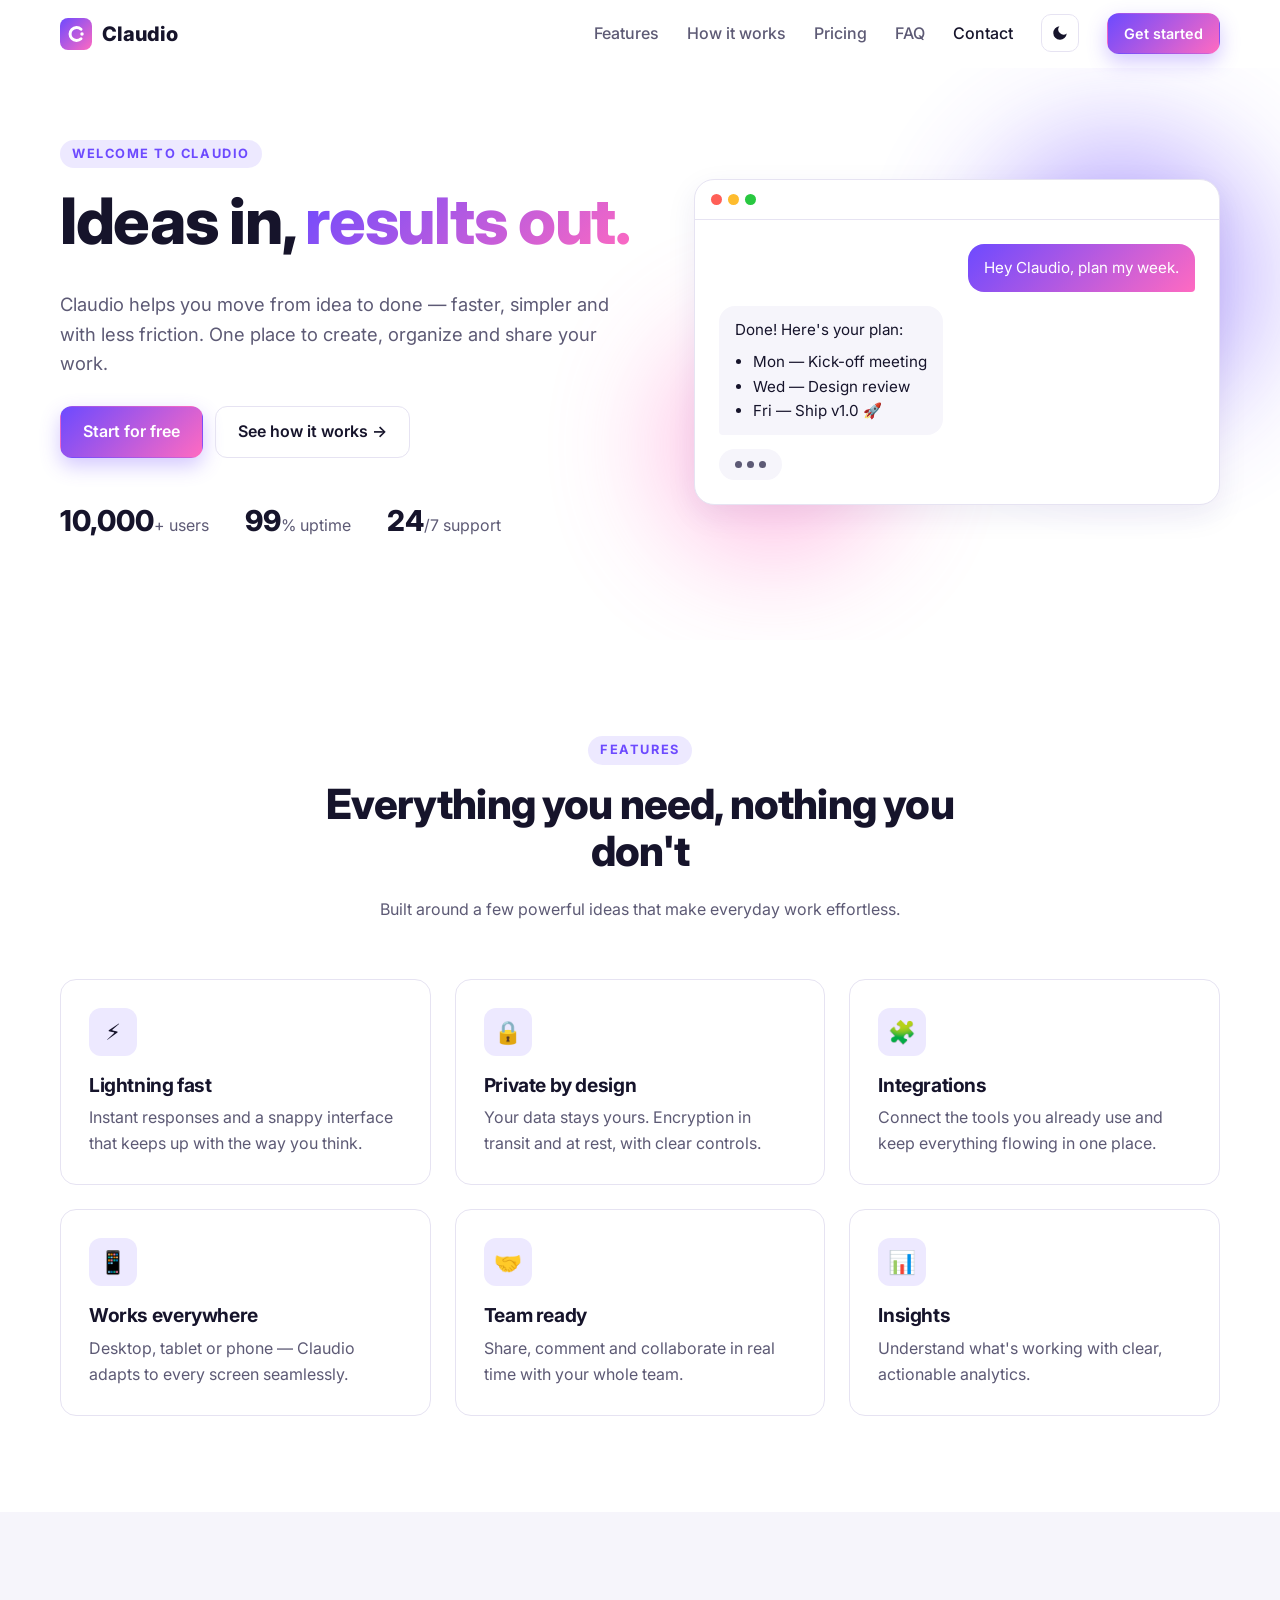
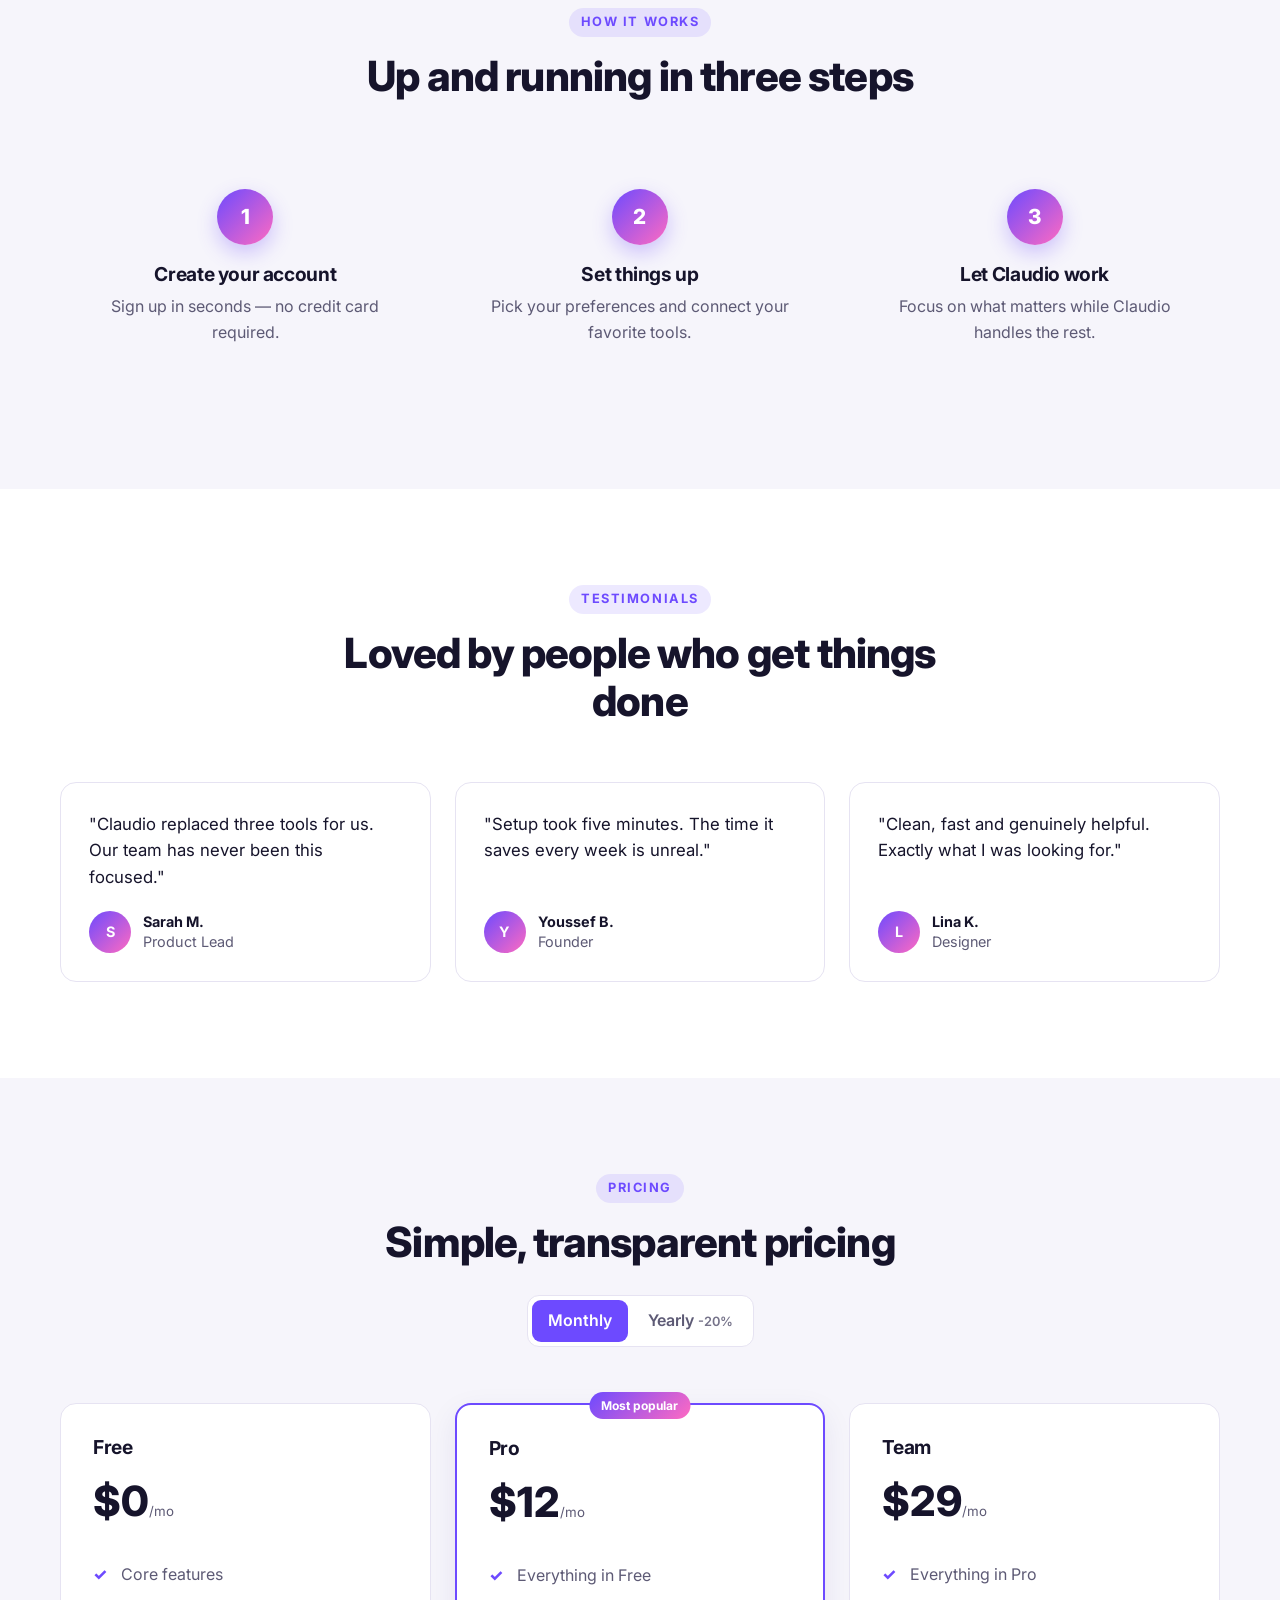
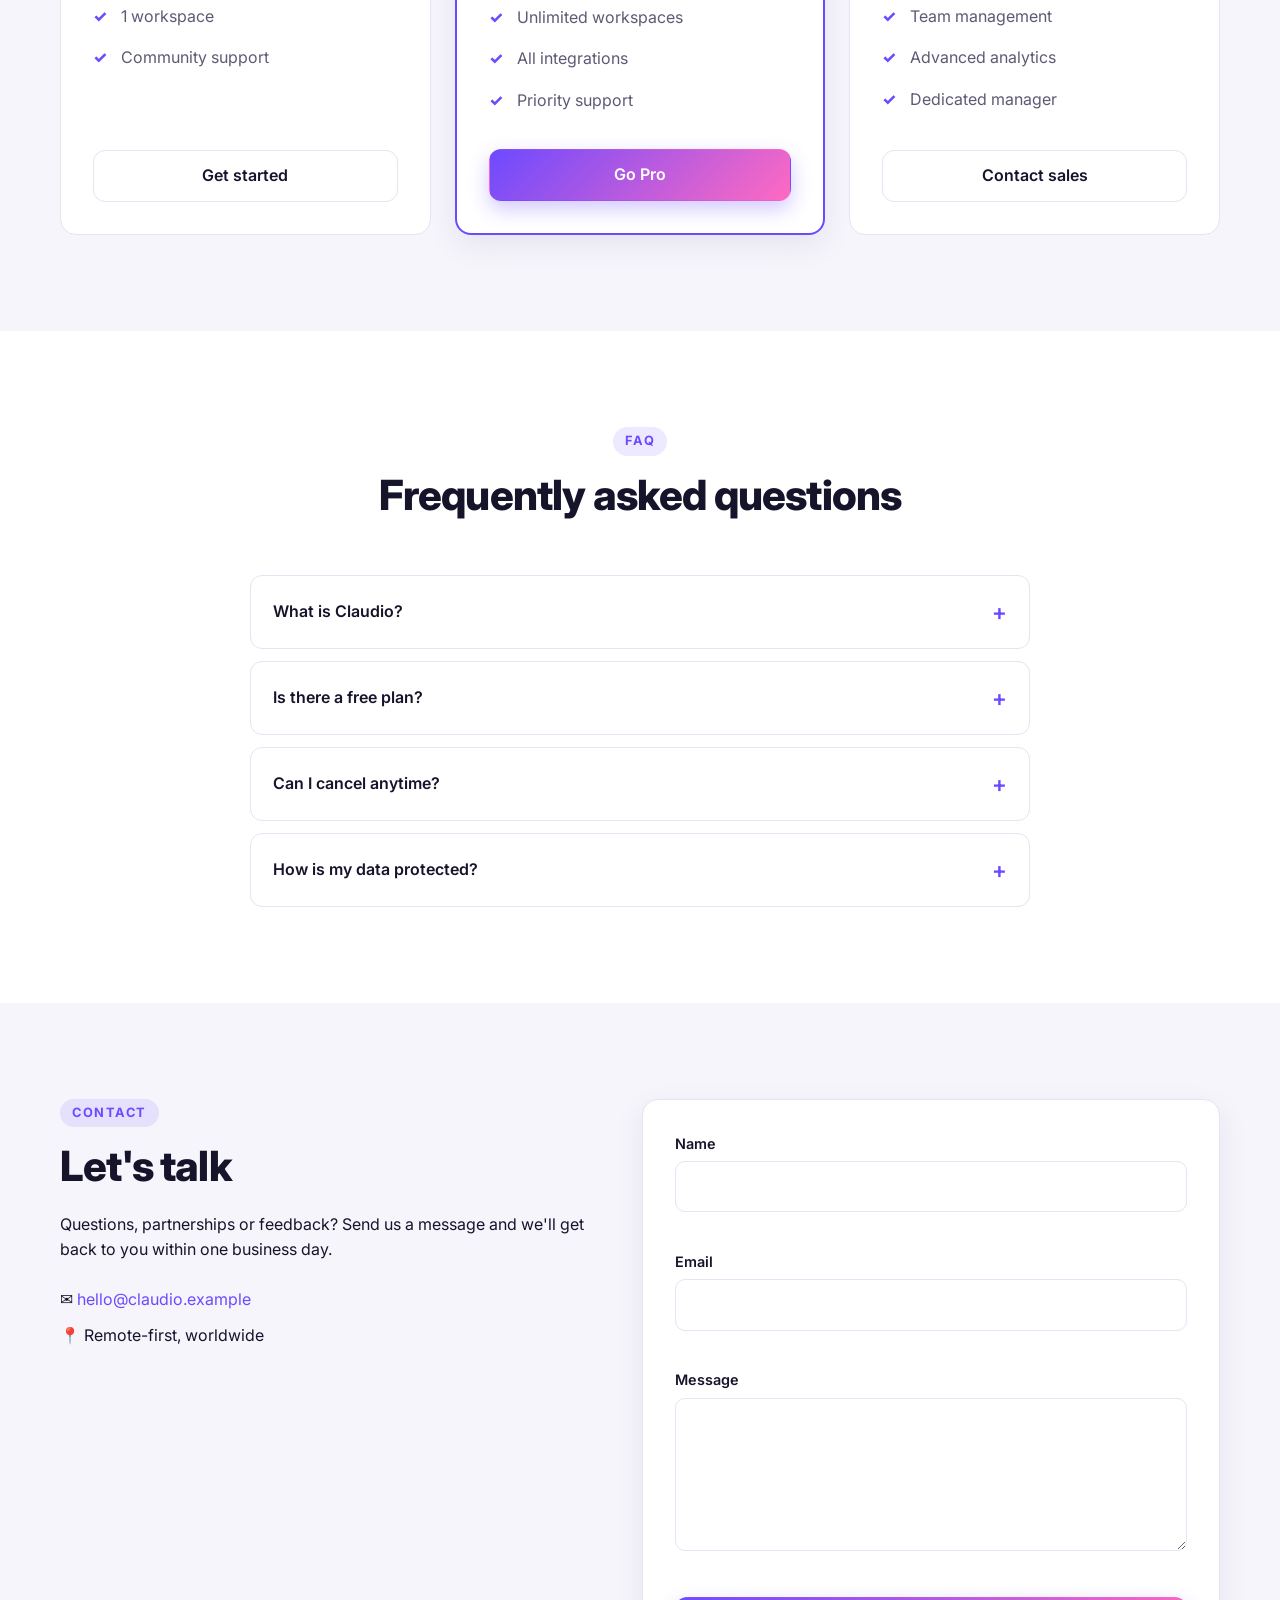
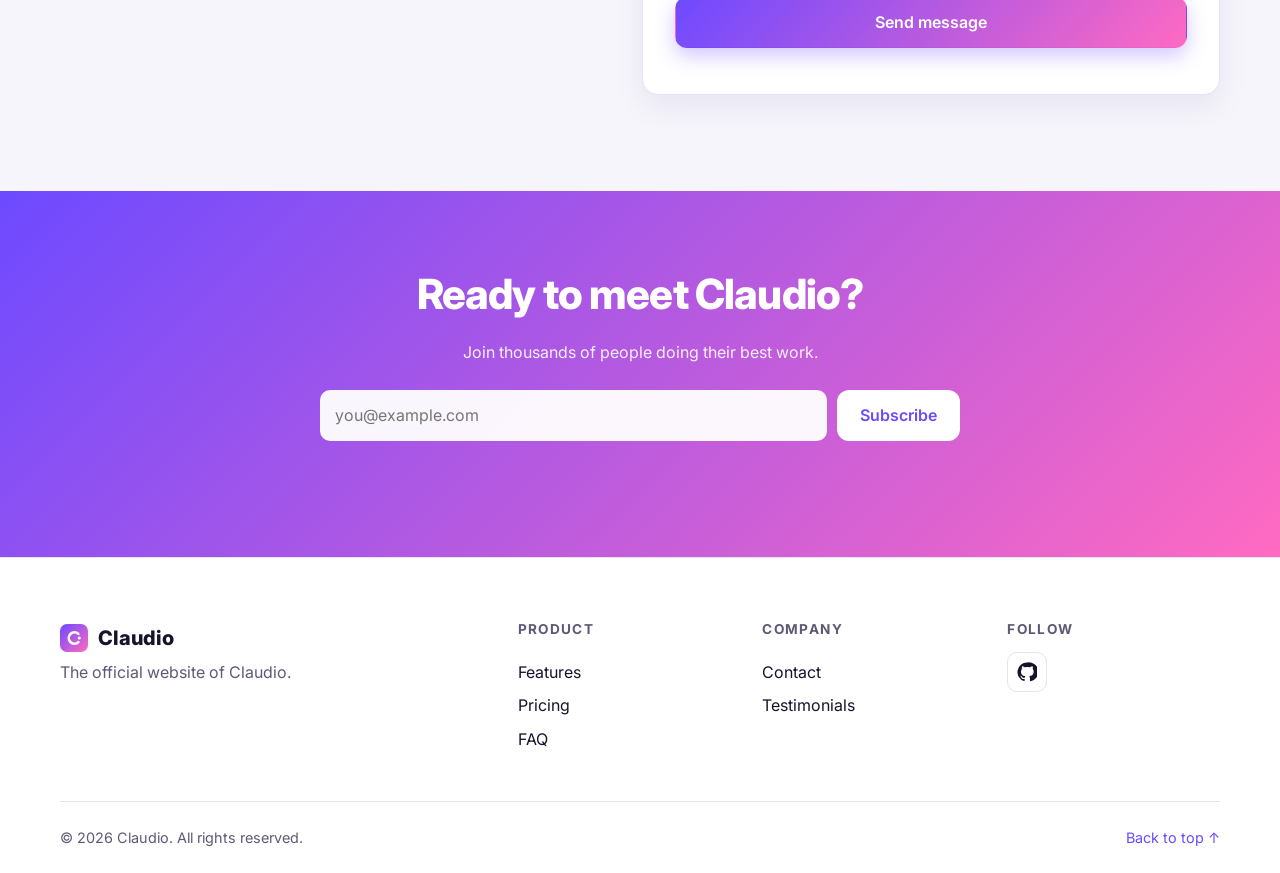
==== index.html @ ddfe8329 "Add Claudio official website Static, dependency-free site: responsive landing page (hero, features, " ====
<!doctype html>
<html lang="en">
<head>
  <meta charset="utf-8">
  <meta name="viewport" content="width=device-width, initial-scale=1">
  <title>Claudio — Official Website</title>
  <meta name="description" content="Claudio — the official website. Discover features, how it works, and get in touch.">
  <meta name="theme-color" content="#6d4aff">
  <meta property="og:title" content="Claudio — Official Website">
  <meta property="og:description" content="Discover Claudio: features, how it works, and how to get started.">
  <meta property="og:type" content="website">
  <link rel="icon" href="assets/favicon.svg" type="image/svg+xml">
  <link rel="preconnect" href="https://fonts.googleapis.com">
  <link rel="preconnect" href="https://fonts.gstatic.com" crossorigin>
  <link href="https://fonts.googleapis.com/css2?family=Inter:wght@400;500;600;700;800&display=swap" rel="stylesheet">
  <link rel="stylesheet" href="css/styles.css">
  <script>
    // Apply saved theme before paint to avoid a flash.
    try {
      var t = localStorage.getItem('claudio-theme');
      if (t) document.documentElement.setAttribute('data-theme', t);
    } catch (e) {}
  </script>
</head>
<body>
  <a class="skip-link" href="#main">Skip to content</a>

  <header class="site-header" id="top">
    <div class="container nav">
      <a class="brand" href="#top" aria-label="Claudio home">
        <img src="assets/logo.svg" alt="" width="32" height="32">
        <span>Claudio</span>
      </a>

      <button class="nav-toggle" aria-expanded="false" aria-controls="nav-menu" aria-label="Open menu">
        <span></span><span></span><span></span>
      </button>

      <nav id="nav-menu" class="nav-menu" aria-label="Primary">
        <a href="#features">Features</a>
        <a href="#how">How it works</a>
        <a href="#pricing">Pricing</a>
        <a href="#faq">FAQ</a>
        <a href="#contact">Contact</a>
        <button class="theme-toggle" type="button" aria-label="Toggle dark mode">
          <svg class="icon-sun" viewBox="0 0 24 24" aria-hidden="true"><circle cx="12" cy="12" r="4"/><path d="M12 2v2M12 20v2M4.9 4.9l1.4 1.4M17.7 17.7l1.4 1.4M2 12h2M20 12h2M4.9 19.1l1.4-1.4M17.7 6.3l1.4-1.4"/></svg>
          <svg class="icon-moon" viewBox="0 0 24 24" aria-hidden="true"><path d="M21 12.8A9 9 0 1 1 11.2 3a7 7 0 0 0 9.8 9.8z"/></svg>
        </button>
        <a class="btn btn-primary btn-sm" href="#get-started">Get started</a>
      </nav>
    </div>
  </header>

  <main id="main">
    <!-- Hero -->
    <section class="hero">
      <div class="container hero-grid">
        <div class="hero-copy reveal">
          <span class="eyebrow">Welcome to Claudio</span>
          <h1>Ideas in, <span class="gradient-text">results out.</span></h1>
          <p class="lead">
            Claudio helps you move from idea to done — faster, simpler and with
            less friction. One place to create, organize and share your work.
          </p>
          <div class="hero-cta" id="get-started">
            <a class="btn btn-primary" href="#pricing">Start for free</a>
            <a class="btn btn-ghost" href="#how">See how it works →</a>
          </div>
          <ul class="hero-stats" aria-label="Key numbers">
            <li><strong data-count="10000">0</strong><span>+ users</span></li>
            <li><strong data-count="99">0</strong><span>% uptime</span></li>
            <li><strong data-count="24">0</strong><span>/7 support</span></li>
          </ul>
        </div>

        <div class="hero-visual reveal" aria-hidden="true">
          <div class="mock-window">
            <div class="mock-bar"><i></i><i></i><i></i></div>
            <div class="mock-body">
              <div class="mock-msg me">Hey Claudio, plan my week.</div>
              <div class="mock-msg bot">
                Done! Here's your plan:
                <ul>
                  <li>Mon — Kick-off meeting</li>
                  <li>Wed — Design review</li>
                  <li>Fri — Ship v1.0 🚀</li>
                </ul>
              </div>
              <div class="mock-typing"><i></i><i></i><i></i></div>
            </div>
          </div>
          <div class="blob blob-1"></div>
          <div class="blob blob-2"></div>
        </div>
      </div>
    </section>

    <!-- Features -->
    <section class="section" id="features">
      <div class="container">
        <header class="section-head reveal">
          <span class="eyebrow">Features</span>
          <h2>Everything you need, nothing you don't</h2>
          <p>Built around a few powerful ideas that make everyday work effortless.</p>
        </header>

        <div class="features-grid">
          <article class="card reveal">
            <div class="card-icon">⚡</div>
            <h3>Lightning fast</h3>
            <p>Instant responses and a snappy interface that keeps up with the way you think.</p>
          </article>
          <article class="card reveal">
            <div class="card-icon">🔒</div>
            <h3>Private by design</h3>
            <p>Your data stays yours. Encryption in transit and at rest, with clear controls.</p>
          </article>
          <article class="card reveal">
            <div class="card-icon">🧩</div>
            <h3>Integrations</h3>
            <p>Connect the tools you already use and keep everything flowing in one place.</p>
          </article>
          <article class="card reveal">
            <div class="card-icon">📱</div>
            <h3>Works everywhere</h3>
            <p>Desktop, tablet or phone — Claudio adapts to every screen seamlessly.</p>
          </article>
          <article class="card reveal">
            <div class="card-icon">🤝</div>
            <h3>Team ready</h3>
            <p>Share, comment and collaborate in real time with your whole team.</p>
          </article>
          <article class="card reveal">
            <div class="card-icon">📊</div>
            <h3>Insights</h3>
            <p>Understand what's working with clear, actionable analytics.</p>
          </article>
        </div>
      </div>
    </section>

    <!-- How it works -->
    <section class="section section-alt" id="how">
      <div class="container">
        <header class="section-head reveal">
          <span class="eyebrow">How it works</span>
          <h2>Up and running in three steps</h2>
        </header>

        <ol class="steps">
          <li class="step reveal">
            <span class="step-num">1</span>
            <h3>Create your account</h3>
            <p>Sign up in seconds — no credit card required.</p>
          </li>
          <li class="step reveal">
            <span class="step-num">2</span>
            <h3>Set things up</h3>
            <p>Pick your preferences and connect your favorite tools.</p>
          </li>
          <li class="step reveal">
            <span class="step-num">3</span>
            <h3>Let Claudio work</h3>
            <p>Focus on what matters while Claudio handles the rest.</p>
          </li>
        </ol>
      </div>
    </section>

    <!-- Testimonials -->
    <section class="section" id="testimonials">
      <div class="container">
        <header class="section-head reveal">
          <span class="eyebrow">Testimonials</span>
          <h2>Loved by people who get things done</h2>
        </header>

        <div class="testimonials">
          <figure class="quote reveal">
            <blockquote>"Claudio replaced three tools for us. Our team has never been this focused."</blockquote>
            <figcaption><span class="avatar">S</span><span><strong>Sarah M.</strong><br>Product Lead</span></figcaption>
          </figure>
          <figure class="quote reveal">
            <blockquote>"Setup took five minutes. The time it saves every week is unreal."</blockquote>
            <figcaption><span class="avatar">Y</span><span><strong>Youssef B.</strong><br>Founder</span></figcaption>
          </figure>
          <figure class="quote reveal">
            <blockquote>"Clean, fast and genuinely helpful. Exactly what I was looking for."</blockquote>
            <figcaption><span class="avatar">L</span><span><strong>Lina K.</strong><br>Designer</span></figcaption>
          </figure>
        </div>
      </div>
    </section>

    <!-- Pricing -->
    <section class="section section-alt" id="pricing">
      <div class="container">
        <header class="section-head reveal">
          <span class="eyebrow">Pricing</span>
          <h2>Simple, transparent pricing</h2>
          <div class="billing-toggle" role="group" aria-label="Billing period">
            <button type="button" class="active" data-billing="monthly">Monthly</button>
            <button type="button" data-billing="yearly">Yearly <em>-20%</em></button>
          </div>
        </header>

        <div class="pricing-grid">
          <article class="price-card reveal">
            <h3>Free</h3>
            <p class="price"><span class="amount" data-monthly="0" data-yearly="0">$0</span><small>/mo</small></p>
            <ul>
              <li>Core features</li>
              <li>1 workspace</li>
              <li>Community support</li>
            </ul>
            <a class="btn btn-ghost btn-block" href="#contact">Get started</a>
          </article>
          <article class="price-card featured reveal">
            <span class="badge">Most popular</span>
            <h3>Pro</h3>
            <p class="price"><span class="amount" data-monthly="12" data-yearly="9.6">$12</span><small>/mo</small></p>
            <ul>
              <li>Everything in Free</li>
              <li>Unlimited workspaces</li>
              <li>All integrations</li>
              <li>Priority support</li>
            </ul>
            <a class="btn btn-primary btn-block" href="#contact">Go Pro</a>
          </article>
          <article class="price-card reveal">
            <h3>Team</h3>
            <p class="price"><span class="amount" data-monthly="29" data-yearly="23.2">$29</span><small>/mo</small></p>
            <ul>
              <li>Everything in Pro</li>
              <li>Team management</li>
              <li>Advanced analytics</li>
              <li>Dedicated manager</li>
            </ul>
            <a class="btn btn-ghost btn-block" href="#contact">Contact sales</a>
          </article>
        </div>
      </div>
    </section>

    <!-- FAQ -->
    <section class="section" id="faq">
      <div class="container narrow">
        <header class="section-head reveal">
          <span class="eyebrow">FAQ</span>
          <h2>Frequently asked questions</h2>
        </header>

        <div class="faq">
          <details class="reveal">
            <summary>What is Claudio?</summary>
            <p>Claudio is a platform that helps you create, organize and share your work in one simple place.</p>
          </details>
          <details class="reveal">
            <summary>Is there a free plan?</summary>
            <p>Yes. The Free plan is free forever and includes all the core features.</p>
          </details>
          <details class="reveal">
            <summary>Can I cancel anytime?</summary>
            <p>Absolutely. There are no long-term contracts — upgrade, downgrade or cancel whenever you like.</p>
          </details>
          <details class="reveal">
            <summary>How is my data protected?</summary>
            <p>All data is encrypted in transit and at rest. You can export or delete your data at any time.</p>
          </details>
        </div>
      </div>
    </section>

    <!-- Contact -->
    <section class="section section-alt" id="contact">
      <div class="container contact-grid">
        <div class="reveal">
          <span class="eyebrow">Contact</span>
          <h2>Let's talk</h2>
          <p>Questions, partnerships or feedback? Send us a message and we'll get back to you within one business day.</p>
          <ul class="contact-list">
            <li>✉️ <a href="mailto:hello@claudio.example">hello@claudio.example</a></li>
            <li>📍 Remote-first, worldwide</li>
          </ul>
        </div>

        <form class="contact-form reveal" id="contact-form" novalidate>
          <div class="field">
            <label for="name">Name</label>
            <input id="name" name="name" type="text" autocomplete="name" required>
            <small class="error" aria-live="polite"></small>
          </div>
          <div class="field">
            <label for="email">Email</label>
            <input id="email" name="email" type="email" autocomplete="email" required>
            <small class="error" aria-live="polite"></small>
          </div>
          <div class="field">
            <label for="message">Message</label>
            <textarea id="message" name="message" rows="5" required></textarea>
            <small class="error" aria-live="polite"></small>
          </div>
          <button class="btn btn-primary btn-block" type="submit">Send message</button>
          <p class="form-status" role="status" aria-live="polite"></p>
        </form>
      </div>
    </section>

    <!-- Newsletter / CTA -->
    <section class="cta">
      <div class="container cta-inner reveal">
        <h2>Ready to meet Claudio?</h2>
        <p>Join thousands of people doing their best work.</p>
        <form class="newsletter" id="newsletter-form">
          <label class="sr-only" for="nl-email">Email address</label>
          <input id="nl-email" type="email" placeholder="you@example.com" required>
          <button class="btn btn-light" type="submit">Subscribe</button>
        </form>
        <p class="newsletter-status" role="status" aria-live="polite"></p>
      </div>
    </section>
  </main>

  <footer class="site-footer">
    <div class="container footer-grid">
      <div>
        <a class="brand" href="#top">
          <img src="assets/logo.svg" alt="" width="28" height="28">
          <span>Claudio</span>
        </a>
        <p class="muted">The official website of Claudio.</p>
      </div>
      <nav aria-label="Footer">
        <h4>Product</h4>
        <a href="#features">Features</a>
        <a href="#pricing">Pricing</a>
        <a href="#faq">FAQ</a>
      </nav>
      <nav aria-label="Company">
        <h4>Company</h4>
        <a href="#contact">Contact</a>
        <a href="#testimonials">Testimonials</a>
      </nav>
      <div>
        <h4>Follow</h4>
        <div class="socials">
          <a href="https://github.com/lassouedhassen/claudio" aria-label="GitHub" rel="noopener">
            <svg viewBox="0 0 24 24" aria-hidden="true"><path d="M12 .5a11.5 11.5 0 0 0-3.6 22.4c.6.1.8-.3.8-.6v-2c-3.2.7-3.9-1.5-3.9-1.5-.5-1.3-1.3-1.7-1.3-1.7-1-.7.1-.7.1-.7 1.2.1 1.8 1.2 1.8 1.2 1 1.8 2.8 1.3 3.5 1 .1-.8.4-1.3.7-1.6-2.6-.3-5.3-1.3-5.3-5.7 0-1.3.5-2.3 1.2-3.1-.1-.3-.5-1.5.1-3.1 0 0 1-.3 3.3 1.2a11.4 11.4 0 0 1 6 0c2.3-1.5 3.3-1.2 3.3-1.2.7 1.6.2 2.8.1 3.1.8.8 1.2 1.8 1.2 3.1 0 4.4-2.7 5.4-5.3 5.7.4.4.8 1.1.8 2.2v3.3c0 .3.2.7.8.6A11.5 11.5 0 0 0 12 .5z"/></svg>
          </a>
        </div>
      </div>
    </div>
    <div class="container footer-bottom">
      <p>© <span id="year"></span> Claudio. All rights reserved.</p>
      <a href="#top" class="back-to-top">Back to top ↑</a>
    </div>
  </footer>

  <script src="js/main.js" defer></script>
</body>
</html>
---- css/styles.css ----
/* ==========================================================================
   Claudio — official website styles
   ========================================================================== */

:root {
  --primary: #6d4aff;
  --primary-600: #5a35f0;
  --accent: #ff6ac1;
  --bg: #ffffff;
  --bg-alt: #f6f5fb;
  --surface: #ffffff;
  --text: #16142b;
  --muted: #5d5a75;
  --border: #e6e3f2;
  --shadow: 0 10px 30px rgba(35, 20, 110, 0.08);
  --radius: 16px;
  --header-h: 68px;
  --gradient: linear-gradient(135deg, var(--primary), var(--accent));
}

@media (prefers-color-scheme: dark) {
  :root:not([data-theme="light"]) {
    --bg: #0e0c1d;
    --bg-alt: #151228;
    --surface: #1b1832;
    --text: #efedfb;
    --muted: #a7a3c4;
    --border: #2b2748;
    --shadow: 0 10px 30px rgba(0, 0, 0, 0.35);
  }
}

:root[data-theme="dark"] {
  --bg: #0e0c1d;
  --bg-alt: #151228;
  --surface: #1b1832;
  --text: #efedfb;
  --muted: #a7a3c4;
  --border: #2b2748;
  --shadow: 0 10px 30px rgba(0, 0, 0, 0.35);
}

/* Base ------------------------------------------------------------------ */
*, *::before, *::after { box-sizing: border-box; }

html { scroll-behavior: smooth; scroll-padding-top: var(--header-h); }

body {
  margin: 0;
  font-family: "Inter", system-ui, -apple-system, "Segoe UI", Roboto, sans-serif;
  font-size: 1rem;
  line-height: 1.6;
  color: var(--text);
  background: var(--bg);
  -webkit-font-smoothing: antialiased;
  transition: background-color .3s, color .3s;
}

img, svg { display: block; max-width: 100%; }
a { color: var(--primary); text-decoration: none; }
a:hover { text-decoration: underline; }
h1, h2, h3, h4 { line-height: 1.15; margin: 0 0 .5em; letter-spacing: -0.02em; }
h1 { font-size: clamp(2.4rem, 5vw + 1rem, 4rem); font-weight: 800; }
h2 { font-size: clamp(1.8rem, 2.5vw + 1rem, 2.6rem); font-weight: 800; }
h3 { font-size: 1.2rem; font-weight: 700; }
p { margin: 0 0 1em; }

.container { width: min(1160px, 100% - 32px); margin-inline: auto; }
.container.narrow { width: min(780px, 100% - 32px); }
.muted { color: var(--muted); }
.sr-only {
  position: absolute; width: 1px; height: 1px; padding: 0; margin: -1px;
  overflow: hidden; clip: rect(0 0 0 0); white-space: nowrap; border: 0;
}
.skip-link {
  position: absolute; left: 16px; top: -48px; z-index: 100;
  background: var(--primary); color: #fff; padding: 8px 14px; border-radius: 8px;
}
.skip-link:focus { top: 12px; }
:focus-visible { outline: 3px solid var(--accent); outline-offset: 2px; border-radius: 6px; }

.gradient-text {
  background: var(--gradient);
  -webkit-background-clip: text; background-clip: text;
  color: transparent;
}

.eyebrow {
  display: inline-block;
  font-size: .8rem; font-weight: 700; text-transform: uppercase; letter-spacing: .12em;
  color: var(--primary);
  background: color-mix(in srgb, var(--primary) 12%, transparent);
  padding: 4px 12px; border-radius: 999px; margin-bottom: 16px;
}

/* Buttons --------------------------------------------------------------- */
.btn {
  display: inline-flex; align-items: center; justify-content: center; gap: 8px;
  font: inherit; font-weight: 600;
  padding: 12px 22px; border-radius: 12px; border: 1.5px solid transparent;
  cursor: pointer; transition: transform .15s, box-shadow .2s, background-color .2s;
  text-decoration: none !important;
}
.btn:hover { transform: translateY(-2px); }
.btn-primary { background: var(--gradient); color: #fff; box-shadow: 0 8px 20px rgba(109, 74, 255, .3); }
.btn-ghost { background: transparent; color: var(--text); border-color: var(--border); }
.btn-ghost:hover { border-color: var(--primary); }
.btn-light { background: #fff; color: var(--primary); }
.btn-sm { padding: 8px 16px; font-size: .9rem; }
.btn-block { width: 100%; }

/* Header ---------------------------------------------------------------- */
.site-header {
  position: sticky; top: 0; z-index: 50;
  height: var(--header-h);
  background: color-mix(in srgb, var(--bg) 80%, transparent);
  backdrop-filter: saturate(180%) blur(12px);
  -webkit-backdrop-filter: saturate(180%) blur(12px);
  border-bottom: 1px solid transparent;
  transition: border-color .3s;
}
.site-header.scrolled { border-bottom-color: var(--border); }
.nav { height: 100%; display: flex; align-items: center; justify-content: space-between; }
.brand { display: inline-flex; align-items: center; gap: 10px; font-weight: 800; font-size: 1.25rem; color: var(--text); }
.brand:hover { text-decoration: none; }
.nav-menu { display: flex; align-items: center; gap: 28px; }
.nav-menu > a:not(.btn) { color: var(--muted); font-weight: 500; }
.nav-menu > a:not(.btn):hover, .nav-menu > a.active { color: var(--text); text-decoration: none; }

.theme-toggle {
  display: grid; place-items: center;
  width: 38px; height: 38px; border-radius: 10px;
  background: transparent; border: 1px solid var(--border); color: var(--text); cursor: pointer;
}
.theme-toggle svg { width: 18px; height: 18px; fill: none; stroke: currentColor; stroke-width: 2; stroke-linecap: round; }
.theme-toggle .icon-moon { fill: currentColor; stroke: none; }
.theme-toggle .icon-sun { display: none; }
:root[data-theme="dark"] .theme-toggle .icon-sun { display: block; }
:root[data-theme="dark"] .theme-toggle .icon-moon { display: none; }
@media (prefers-color-scheme: dark) {
  :root:not([data-theme="light"]) .theme-toggle .icon-sun { display: block; }
  :root:not([data-theme="light"]) .theme-toggle .icon-moon { display: none; }
}

.nav-toggle {
  display: none; flex-direction: column; justify-content: center; gap: 5px;
  width: 42px; height: 42px; padding: 10px;
  background: transparent; border: 0; cursor: pointer;
}
.nav-toggle span { display: block; height: 2px; background: var(--text); border-radius: 2px; transition: transform .3s, opacity .3s; }
.nav-toggle[aria-expanded="true"] span:nth-child(1) { transform: translateY(7px) rotate(45deg); }
.nav-toggle[aria-expanded="true"] span:nth-child(2) { opacity: 0; }
.nav-toggle[aria-expanded="true"] span:nth-child(3) { transform: translateY(-7px) rotate(-45deg); }

@media (max-width: 880px) {
  .nav-toggle { display: flex; }
  .nav-menu {
    position: fixed; inset: var(--header-h) 0 auto 0;
    flex-direction: column; align-items: stretch; gap: 4px;
    padding: 16px; background: var(--bg); border-bottom: 1px solid var(--border);
    box-shadow: var(--shadow);
    transform: translateY(-8px); opacity: 0; visibility: hidden;
    transition: transform .25s, opacity .25s, visibility .25s;
  }
  .nav-menu.open { transform: none; opacity: 1; visibility: visible; }
  .nav-menu > a { padding: 10px 8px; }
  .theme-toggle { margin: 6px 8px; }
}

/* Hero ------------------------------------------------------------------ */
.hero { position: relative; padding: 72px 0 96px; overflow: hidden; }
.hero-grid { display: grid; grid-template-columns: 1.1fr 1fr; gap: 56px; align-items: center; }
.lead { font-size: 1.15rem; color: var(--muted); max-width: 34em; }
.hero-cta { display: flex; flex-wrap: wrap; gap: 12px; margin: 28px 0 40px; }
.hero-stats { display: flex; flex-wrap: wrap; gap: 36px; list-style: none; padding: 0; margin: 0; }
.hero-stats strong { font-size: 1.8rem; font-weight: 800; }
.hero-stats span { color: var(--muted); }

.hero-visual { position: relative; }
.mock-window {
  position: relative; z-index: 2;
  background: var(--surface); border: 1px solid var(--border); border-radius: 20px;
  box-shadow: var(--shadow); overflow: hidden;
  animation: float 6s ease-in-out infinite;
}
.mock-bar { display: flex; gap: 6px; padding: 14px 16px; border-bottom: 1px solid var(--border); }
.mock-bar i { width: 11px; height: 11px; border-radius: 50%; background: var(--border); }
.mock-bar i:nth-child(1) { background: #ff5f57; }
.mock-bar i:nth-child(2) { background: #febc2e; }
.mock-bar i:nth-child(3) { background: #28c840; }
.mock-body { padding: 24px; display: flex; flex-direction: column; gap: 14px; }
.mock-msg { max-width: 85%; padding: 12px 16px; border-radius: 16px; font-size: .95rem; }
.mock-msg ul { margin: 8px 0 0; padding-left: 18px; }
.mock-msg.me { align-self: flex-end; background: var(--gradient); color: #fff; border-bottom-right-radius: 4px; }
.mock-msg.bot { align-self: flex-start; background: var(--bg-alt); border-bottom-left-radius: 4px; }
.mock-typing { display: flex; gap: 5px; padding: 12px 16px; background: var(--bg-alt); border-radius: 16px; width: max-content; }
.mock-typing i { width: 7px; height: 7px; border-radius: 50%; background: var(--muted); animation: blink 1.2s infinite; }
.mock-typing i:nth-child(2) { animation-delay: .2s; }
.mock-typing i:nth-child(3) { animation-delay: .4s; }

.blob { position: absolute; border-radius: 50%; filter: blur(60px); opacity: .45; z-index: 1; }
.blob-1 { width: 280px; height: 280px; background: var(--primary); top: -40px; right: -40px; }
.blob-2 { width: 220px; height: 220px; background: var(--accent); bottom: -50px; left: -30px; }

@keyframes float { 50% { transform: translateY(-10px); } }
@keyframes blink { 0%, 80%, 100% { opacity: .25; } 40% { opacity: 1; } }

@media (max-width: 880px) {
  .hero { padding: 48px 0 64px; }
  .hero-grid { grid-template-columns: 1fr; gap: 48px; }
}

/* Sections -------------------------------------------------------------- */
.section { padding: 96px 0; }
.section-alt { background: var(--bg-alt); }
.section-head { text-align: center; max-width: 640px; margin: 0 auto 56px; }
.section-head p { color: var(--muted); }
@media (max-width: 640px) { .section { padding: 64px 0; } }

/* Features */
.features-grid { display: grid; grid-template-columns: repeat(3, 1fr); gap: 24px; }
.card {
  background: var(--surface); border: 1px solid var(--border); border-radius: var(--radius);
  padding: 28px; transition: transform .2s, box-shadow .2s, border-color .2s;
}
.card:hover { transform: translateY(-4px); box-shadow: var(--shadow); border-color: color-mix(in srgb, var(--primary) 40%, var(--border)); }
.card p { color: var(--muted); margin: 0; }
.card-icon {
  display: grid; place-items: center; width: 48px; height: 48px; margin-bottom: 18px;
  font-size: 1.4rem; border-radius: 12px;
  background: color-mix(in srgb, var(--primary) 12%, transparent);
}
@media (max-width: 960px) { .features-grid { grid-template-columns: repeat(2, 1fr); } }
@media (max-width: 600px) { .features-grid { grid-template-columns: 1fr; } }

/* Steps */
.steps { display: grid; grid-template-columns: repeat(3, 1fr); gap: 24px; list-style: none; padding: 0; margin: 0; counter-reset: none; }
.step { position: relative; text-align: center; padding: 32px 24px; }
.step p { color: var(--muted); }
.step-num {
  display: grid; place-items: center; width: 56px; height: 56px; margin: 0 auto 18px;
  font-size: 1.3rem; font-weight: 800; color: #fff;
  background: var(--gradient); border-radius: 50%;
  box-shadow: 0 8px 20px rgba(109, 74, 255, .3);
}
@media (max-width: 760px) { .steps { grid-template-columns: 1fr; } }

/* Testimonials */
.testimonials { display: grid; grid-template-columns: repeat(3, 1fr); gap: 24px; }
.quote {
  margin: 0; padding: 28px; display: flex; flex-direction: column; justify-content: space-between; gap: 20px;
  background: var(--surface); border: 1px solid var(--border); border-radius: var(--radius);
}
.quote blockquote { margin: 0; font-size: 1.05rem; }
.quote figcaption { display: flex; align-items: center; gap: 12px; color: var(--muted); font-size: .9rem; line-height: 1.4; }
.quote figcaption strong { color: var(--text); }
.avatar {
  display: grid; place-items: center; flex: none; width: 42px; height: 42px; border-radius: 50%;
  background: var(--gradient); color: #fff; font-weight: 700;
}
@media (max-width: 900px) { .testimonials { grid-template-columns: 1fr; } }

/* Pricing */
.billing-toggle {
  display: inline-flex; gap: 4px; padding: 4px; margin-top: 8px;
  background: var(--surface); border: 1px solid var(--border); border-radius: 12px;
}
.billing-toggle button {
  font: inherit; font-weight: 600; padding: 8px 16px; border: 0; border-radius: 9px;
  background: transparent; color: var(--muted); cursor: pointer;
}
.billing-toggle button.active { background: var(--primary); color: #fff; }
.billing-toggle em { font-style: normal; font-size: .8em; opacity: .85; }

.pricing-grid { display: grid; grid-template-columns: repeat(3, 1fr); gap: 24px; align-items: stretch; }
.price-card {
  position: relative; display: flex; flex-direction: column;
  padding: 32px; background: var(--surface); border: 1px solid var(--border); border-radius: var(--radius);
}
.price-card.featured { border: 2px solid var(--primary); box-shadow: var(--shadow); }
.price-card ul { list-style: none; padding: 0; margin: 0 0 28px; flex: 1; }
.price-card li { padding: 8px 0 8px 28px; position: relative; color: var(--muted); }
.price-card li::before { content: "✓"; position: absolute; left: 0; color: var(--primary); font-weight: 800; }
.price { margin: 0 0 20px; }
.price .amount { font-size: 2.6rem; font-weight: 800; }
.price small { color: var(--muted); }
.badge {
  position: absolute; top: -13px; left: 50%; transform: translateX(-50%);
  background: var(--gradient); color: #fff; font-size: .75rem; font-weight: 700;
  padding: 4px 12px; border-radius: 999px; white-space: nowrap;
}
@media (max-width: 900px) { .pricing-grid { grid-template-columns: 1fr; max-width: 440px; margin-inline: auto; } }

/* FAQ */
.faq { display: flex; flex-direction: column; gap: 12px; }
.faq details {
  background: var(--surface); border: 1px solid var(--border); border-radius: 12px; padding: 0 22px;
}
.faq summary {
  list-style: none; cursor: pointer; padding: 18px 0; font-weight: 600;
  display: flex; justify-content: space-between; align-items: center; gap: 16px;
}
.faq summary::-webkit-details-marker { display: none; }
.faq summary::after { content: "+"; font-size: 1.4rem; color: var(--primary); transition: transform .2s; }
.faq details[open] summary::after { transform: rotate(45deg); }
.faq details p { color: var(--muted); padding-bottom: 18px; margin: 0; }

/* Contact */
.contact-grid { display: grid; grid-template-columns: 1fr 1.1fr; gap: 56px; align-items: start; }
.contact-list { list-style: none; padding: 0; margin: 24px 0 0; display: grid; gap: 10px; }
.contact-form {
  padding: 32px; background: var(--surface); border: 1px solid var(--border); border-radius: var(--radius);
  box-shadow: var(--shadow);
}
.field { margin-bottom: 18px; }
.field label { display: block; font-weight: 600; font-size: .9rem; margin-bottom: 6px; }
.field input, .field textarea, .newsletter input {
  width: 100%; font: inherit; color: var(--text);
  padding: 12px 14px; background: var(--bg); border: 1.5px solid var(--border); border-radius: 10px;
  transition: border-color .2s, box-shadow .2s;
}
.field input:focus, .field textarea:focus {
  outline: none; border-color: var(--primary);
  box-shadow: 0 0 0 4px color-mix(in srgb, var(--primary) 18%, transparent);
}
.field textarea { resize: vertical; }
.field.invalid input, .field.invalid textarea { border-color: #e5484d; }
.error { display: block; min-height: 1.2em; color: #e5484d; font-size: .82rem; margin-top: 4px; }
.form-status { margin: 14px 0 0; text-align: center; font-weight: 600; color: var(--primary); }
@media (max-width: 880px) { .contact-grid { grid-template-columns: 1fr; gap: 32px; } }

/* CTA */
.cta { padding: 80px 0; background: var(--gradient); color: #fff; text-align: center; }
.cta-inner { max-width: 640px; }
.cta p { opacity: .9; }
.newsletter { display: flex; gap: 10px; margin-top: 24px; }
.newsletter input { flex: 1; min-width: 0; background: rgba(255, 255, 255, .95); color: #16142b; border-color: transparent; }
.newsletter-status { margin: 12px 0 0; font-weight: 600; min-height: 1.5em; }
@media (max-width: 520px) { .newsletter { flex-direction: column; } }

/* Footer ---------------------------------------------------------------- */
.site-footer { padding: 64px 0 24px; border-top: 1px solid var(--border); }
.footer-grid { display: grid; grid-template-columns: 2fr 1fr 1fr 1fr; gap: 32px; }
.footer-grid h4 { font-size: .85rem; text-transform: uppercase; letter-spacing: .1em; color: var(--muted); margin-bottom: 14px; }
.footer-grid nav { display: flex; flex-direction: column; gap: 8px; }
.footer-grid nav a { color: var(--text); }
.socials { display: flex; gap: 12px; }
.socials a {
  display: grid; place-items: center; width: 40px; height: 40px; border-radius: 10px;
  border: 1px solid var(--border); color: var(--text);
}
.socials svg { width: 20px; height: 20px; fill: currentColor; }
.footer-bottom {
  display: flex; justify-content: space-between; flex-wrap: wrap; gap: 12px;
  margin-top: 48px; padding-top: 24px; border-top: 1px solid var(--border);
  color: var(--muted); font-size: .9rem;
}
.footer-bottom p { margin: 0; }
@media (max-width: 760px) { .footer-grid { grid-template-columns: 1fr 1fr; } }

/* Reveal on scroll ------------------------------------------------------ */
.js .reveal { opacity: 0; transform: translateY(24px); transition: opacity .7s ease, transform .7s ease; }
.js .reveal.visible { opacity: 1; transform: none; }

@media (prefers-reduced-motion: reduce) {
  html { scroll-behavior: auto; }
  *, *::before, *::after { animation: none !important; transition: none !important; }
  .js .reveal { opacity: 1; transform: none; }
}

/* 404 ------------------------------------------------------------------- */
.not-found { min-height: 100vh; display: grid; place-items: center; text-align: center; padding: 32px 16px; }
.not-found h1 { font-size: clamp(5rem, 20vw, 9rem); margin: 0; }
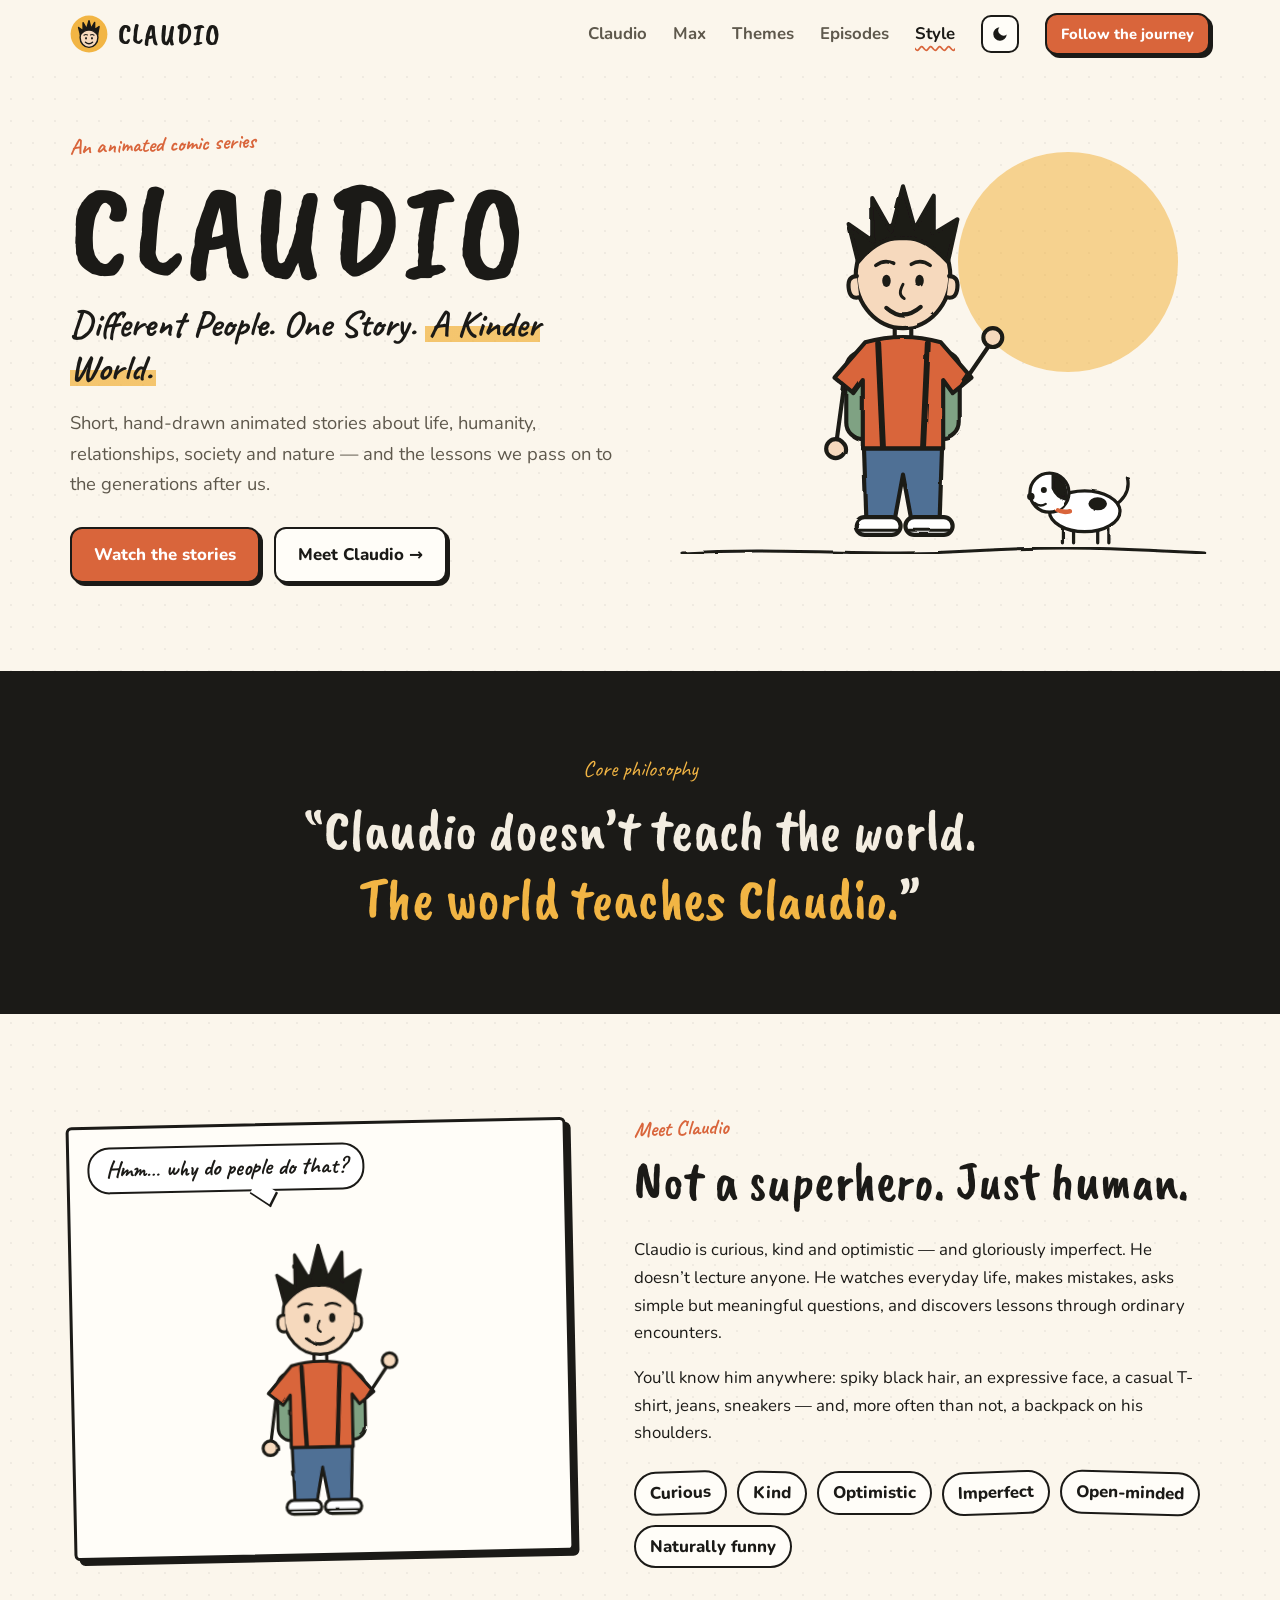
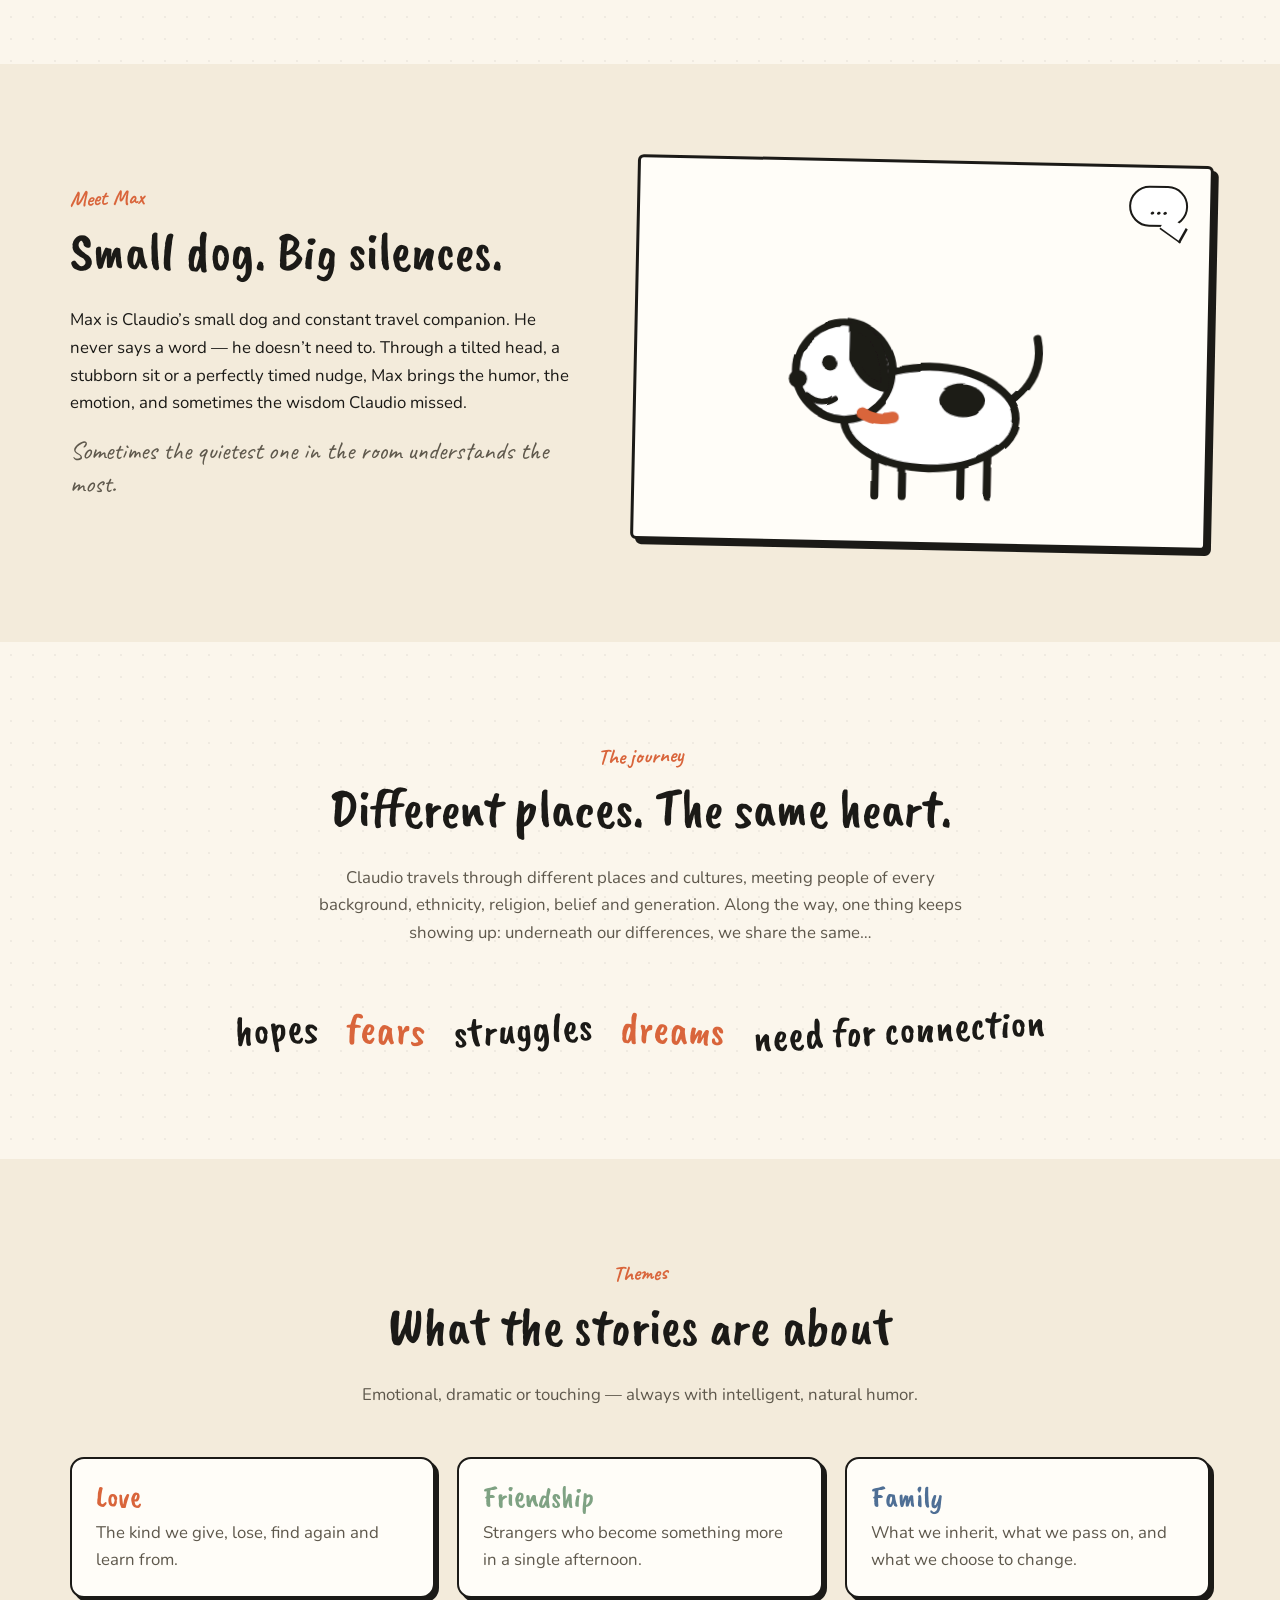
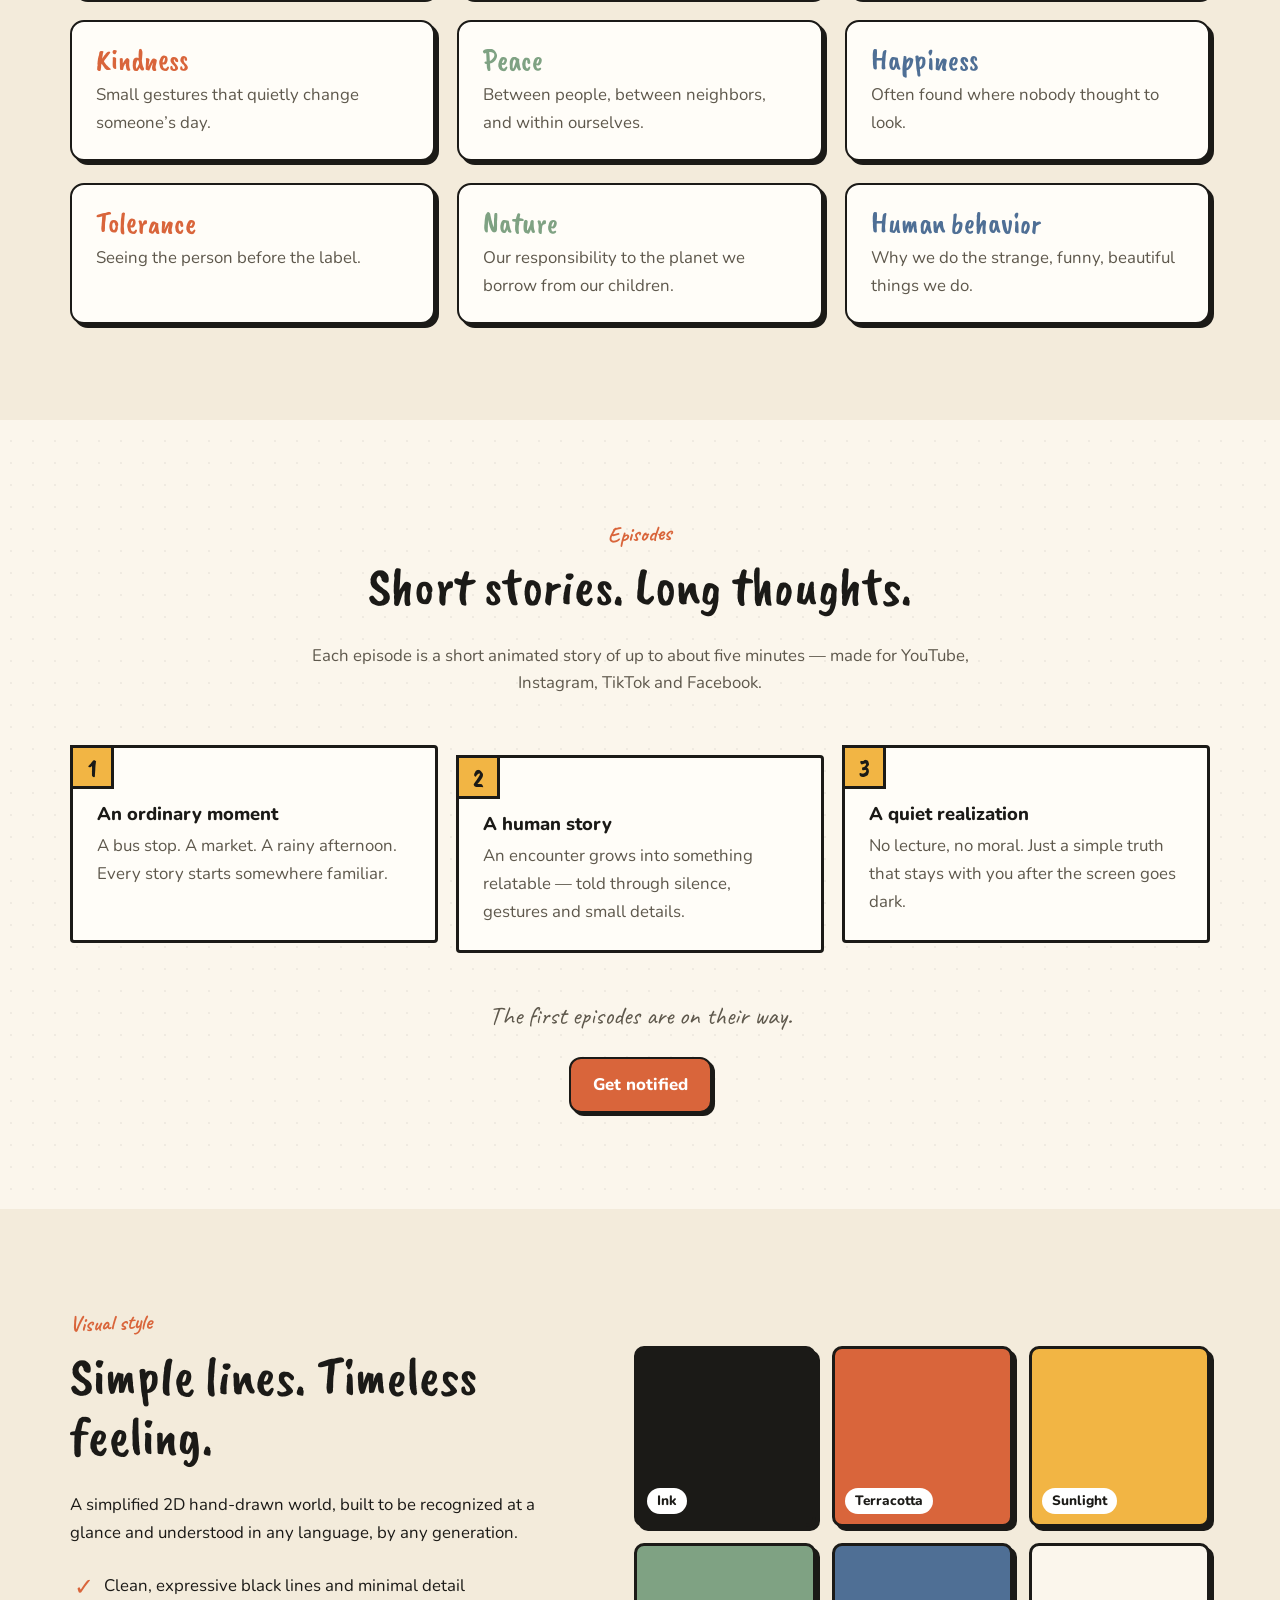
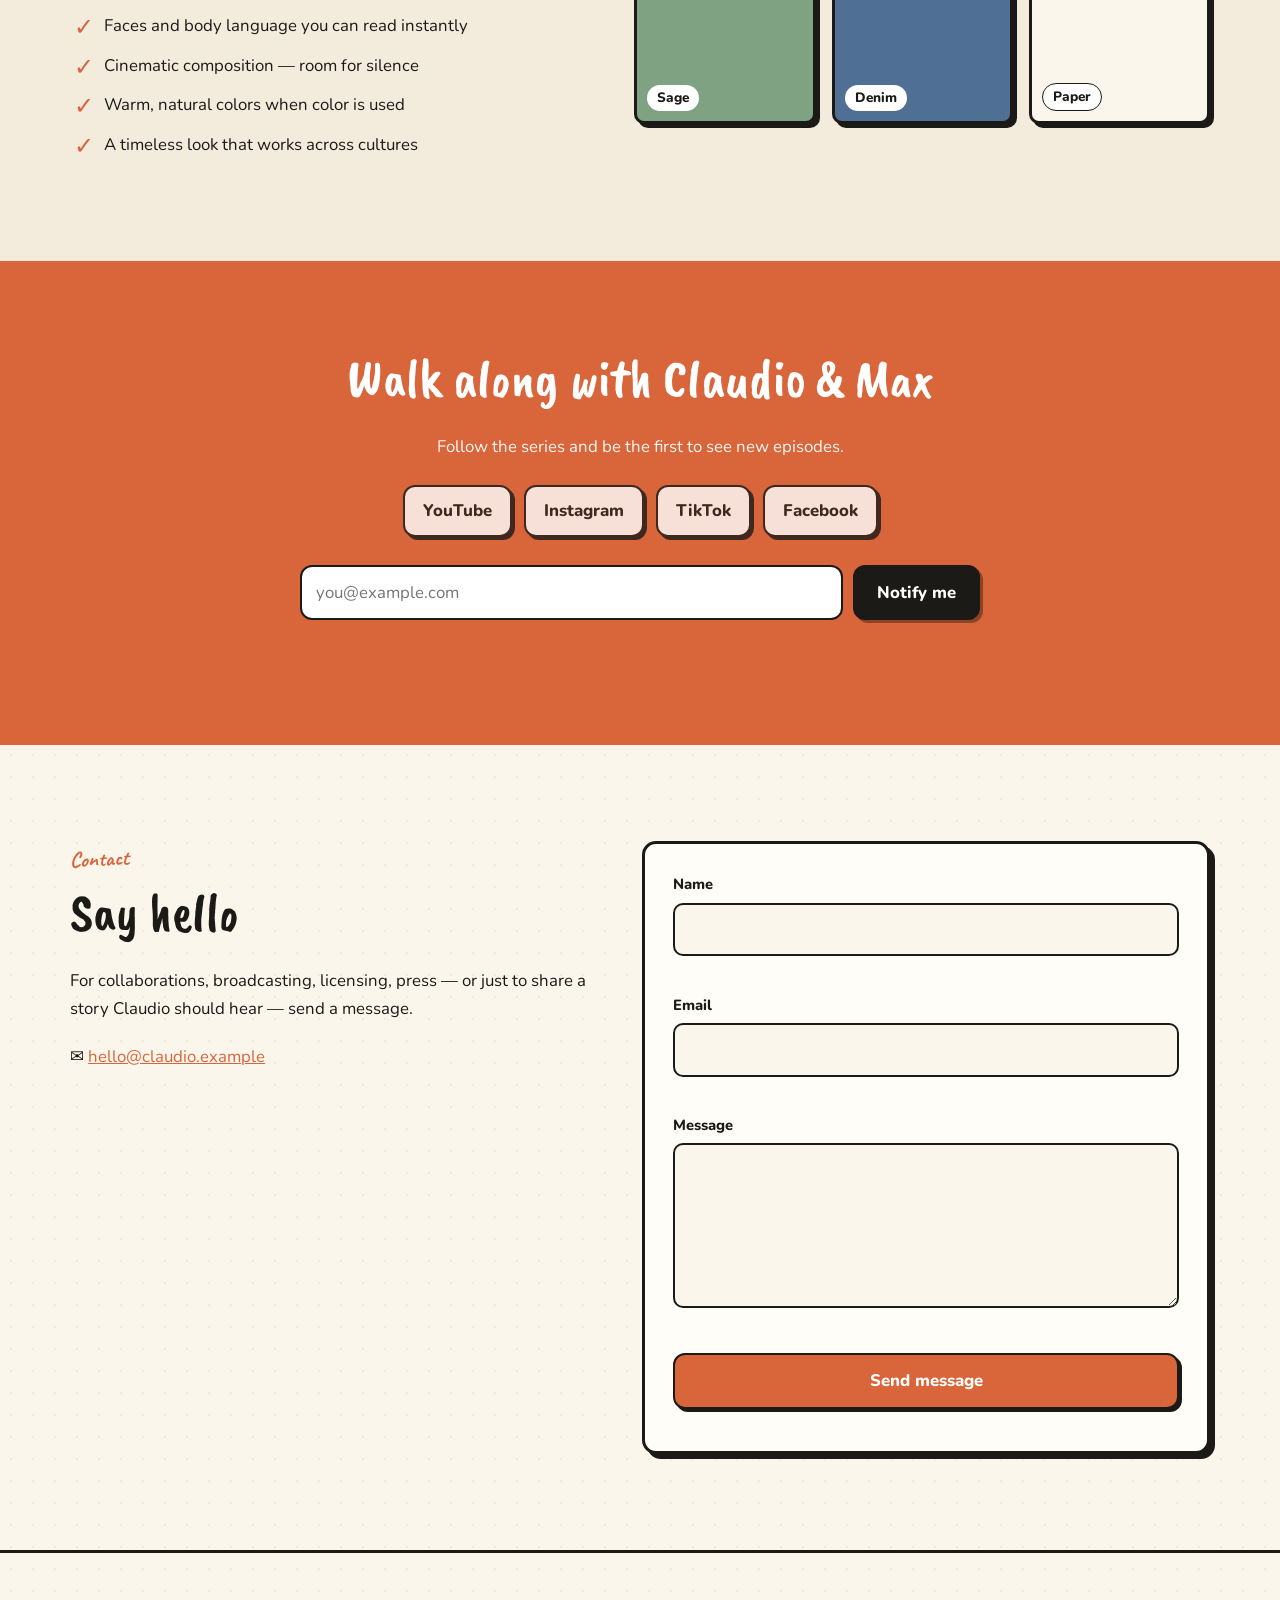
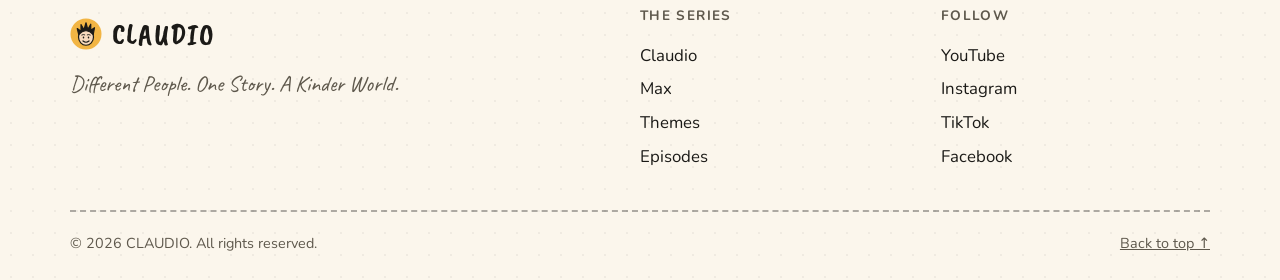
==== commit 10366cd4: "Rebuild site around the CLAUDIO animated comic series Replace the generic product copy with the seri" ====
--- a/index.html
+++ b/index.html
@@ -3,16 +3,16 @@
 <head>
   <meta charset="utf-8">
   <meta name="viewport" content="width=device-width, initial-scale=1">
-  <title>Claudio — Official Website</title>
-  <meta name="description" content="Claudio — the official website. Discover features, how it works, and get in touch.">
-  <meta name="theme-color" content="#6d4aff">
-  <meta property="og:title" content="Claudio — Official Website">
-  <meta property="og:description" content="Discover Claudio: features, how it works, and how to get started.">
+  <title>CLAUDIO — Different People. One Story. A Kinder World.</title>
+  <meta name="description" content="CLAUDIO is a hand-drawn animated comic series about life, humanity, relationships, society and nature. Claudio doesn't teach the world. The world teaches Claudio.">
+  <meta name="theme-color" content="#fbf6ec">
+  <meta property="og:title" content="CLAUDIO — Different People. One Story. A Kinder World.">
+  <meta property="og:description" content="A hand-drawn animated comic series. Claudio doesn't teach the world. The world teaches Claudio.">
   <meta property="og:type" content="website">
   <link rel="icon" href="assets/favicon.svg" type="image/svg+xml">
   <link rel="preconnect" href="https://fonts.googleapis.com">
   <link rel="preconnect" href="https://fonts.gstatic.com" crossorigin>
-  <link href="https://fonts.googleapis.com/css2?family=Inter:wght@400;500;600;700;800&display=swap" rel="stylesheet">
+  <link href="https://fonts.googleapis.com/css2?family=Caveat+Brush&family=Caveat:wght@500;700&family=Nunito:wght@400;600;700;800&display=swap" rel="stylesheet">
   <link rel="stylesheet" href="css/styles.css">
   <script>
     // Apply saved theme before paint to avoid a flash.
@@ -23,13 +23,73 @@
   </script>
 </head>
 <body>
+  <!-- Reusable hand-drawn character art -->
+  <svg width="0" height="0" style="position:absolute" aria-hidden="true" focusable="false">
+    <defs>
+      <filter id="wobble">
+        <feTurbulence type="fractalNoise" baseFrequency="0.035" numOctaves="2" seed="4"/>
+        <feDisplacementMap in="SourceGraphic" scale="2.4"/>
+      </filter>
+
+      <symbol id="claudio" viewBox="0 0 220 330">
+        <g stroke="var(--line)" stroke-width="3.5" stroke-linecap="round" stroke-linejoin="round">
+          <!-- backpack -->
+          <rect x="62" y="158" width="96" height="74" rx="14" fill="var(--sage)"/>
+          <!-- neck -->
+          <path d="M103 134v16M117 134v16" fill="none"/>
+          <!-- t-shirt -->
+          <path d="M78 150Q110 141 142 150L168 180L152 193L144 182V240H76V182L68 193L52 180Z" fill="var(--terracotta)"/>
+          <!-- backpack straps -->
+          <path d="M89 151L93 238M131 151L127 238" fill="none" stroke-width="5"/>
+          <!-- arms -->
+          <path d="M60 188L54 232" fill="none"/>
+          <circle cx="53" cy="240" r="8" fill="var(--skin)"/>
+          <path class="wave-arm" d="M160 186L182 154" fill="none"/>
+          <circle class="wave-arm" cx="186" cy="146" r="8" fill="var(--skin)"/>
+          <!-- jeans -->
+          <path d="M77 240H143L141 300H117L110 262L103 300H79Z" fill="var(--denim)"/>
+          <!-- sneakers -->
+          <rect x="70" y="298" width="38" height="15" rx="7.5" fill="#fff"/>
+          <rect x="112" y="298" width="40" height="15" rx="7.5" fill="#fff"/>
+          <path d="M72 309h34M114 309h36" fill="none" stroke-width="2.5"/>
+          <!-- head -->
+          <ellipse cx="110" cy="94" rx="40" ry="44" fill="var(--skin)"/>
+          <path d="M71 94q-8 0-7 10t9 8M149 94q8 0 7 10t-9 8" fill="var(--skin)"/>
+          <!-- spiky hair -->
+          <path d="M72 82L64 50L84 64L84 28L100 56L110 18L120 54L136 26L136 58L156 46L148 82Q128 60 110 62Q90 60 72 82Z" fill="var(--ink)"/>
+          <!-- face -->
+          <path d="M87 85q8-6 16-1M117 84q8-5 16 1" fill="none" stroke-width="3"/>
+          <ellipse cx="96" cy="98" rx="3.6" ry="5.2" fill="var(--ink)" stroke="none"/>
+          <ellipse cx="124" cy="98" rx="3.6" ry="5.2" fill="var(--ink)" stroke="none"/>
+          <path d="M110 101q-5 9 1 12" fill="none" stroke-width="2.5"/>
+          <path d="M95 120q15 13 30 0" fill="none"/>
+        </g>
+      </symbol>
+
+      <symbol id="max" viewBox="0 0 140 110">
+        <g stroke="var(--line)" stroke-width="3.5" stroke-linecap="round" stroke-linejoin="round">
+          <path class="max-tail" d="M106 60q18-12 14-30" fill="none"/>
+          <path d="M50 82v18M62 85v15M88 85v15M100 82v18" fill="none"/>
+          <ellipse cx="74" cy="66" rx="38" ry="22" fill="#fff"/>
+          <ellipse cx="88" cy="58" rx="10" ry="7" fill="var(--ink)" stroke="none"/>
+          <circle cx="36" cy="46" r="21" fill="#fff"/>
+          <path d="M44 64q6 4 14 2" fill="none" stroke="var(--terracotta)" stroke-width="5"/>
+          <path d="M40 27q14 2 14 26q-10-2-14-12z" fill="var(--ink)"/>
+          <circle cx="30" cy="43" r="3.2" fill="var(--ink)" stroke="none"/>
+          <circle cx="16" cy="50" r="4" fill="var(--ink)" stroke="none"/>
+          <path d="M20 57q6 5 12 1" fill="none" stroke-width="2.5"/>
+        </g>
+      </symbol>
+    </defs>
+  </svg>
+
   <a class="skip-link" href="#main">Skip to content</a>
 
   <header class="site-header" id="top">
     <div class="container nav">
-      <a class="brand" href="#top" aria-label="Claudio home">
-        <img src="assets/logo.svg" alt="" width="32" height="32">
-        <span>Claudio</span>
+      <a class="brand" href="#top" aria-label="CLAUDIO home">
+        <img src="assets/logo.svg" alt="" width="38" height="38">
+        <span>CLAUDIO</span>
       </a>
 
       <button class="nav-toggle" aria-expanded="false" aria-controls="nav-menu" aria-label="Open menu">
@@ -37,16 +97,16 @@
       </button>
 
       <nav id="nav-menu" class="nav-menu" aria-label="Primary">
-        <a href="#features">Features</a>
-        <a href="#how">How it works</a>
-        <a href="#pricing">Pricing</a>
-        <a href="#faq">FAQ</a>
-        <a href="#contact">Contact</a>
+        <a href="#claudio">Claudio</a>
+        <a href="#max">Max</a>
+        <a href="#themes">Themes</a>
+        <a href="#episodes">Episodes</a>
+        <a href="#style">Style</a>
         <button class="theme-toggle" type="button" aria-label="Toggle dark mode">
           <svg class="icon-sun" viewBox="0 0 24 24" aria-hidden="true"><circle cx="12" cy="12" r="4"/><path d="M12 2v2M12 20v2M4.9 4.9l1.4 1.4M17.7 17.7l1.4 1.4M2 12h2M20 12h2M4.9 19.1l1.4-1.4M17.7 6.3l1.4-1.4"/></svg>
           <svg class="icon-moon" viewBox="0 0 24 24" aria-hidden="true"><path d="M21 12.8A9 9 0 1 1 11.2 3a7 7 0 0 0 9.8 9.8z"/></svg>
         </button>
-        <a class="btn btn-primary btn-sm" href="#get-started">Get started</a>
+        <a class="btn btn-primary btn-sm" href="#follow">Follow the journey</a>
       </nav>
     </div>
   </header>
@@ -56,231 +116,233 @@
     <section class="hero">
       <div class="container hero-grid">
         <div class="hero-copy reveal">
-          <span class="eyebrow">Welcome to Claudio</span>
-          <h1>Ideas in, <span class="gradient-text">results out.</span></h1>
+          <span class="eyebrow">An animated comic series</span>
+          <h1 class="title">CLAUDIO</h1>
+          <p class="tagline">Different People. One Story. <span class="marker">A Kinder World.</span></p>
           <p class="lead">
-            Claudio helps you move from idea to done — faster, simpler and with
-            less friction. One place to create, organize and share your work.
-          </p>
-          <div class="hero-cta" id="get-started">
-            <a class="btn btn-primary" href="#pricing">Start for free</a>
-            <a class="btn btn-ghost" href="#how">See how it works →</a>
+            Short, hand-drawn animated stories about life, humanity, relationships,
+            society and nature — and the lessons we pass on to the generations after us.
+          </p>
+          <div class="hero-cta">
+            <a class="btn btn-primary" href="#episodes">Watch the stories</a>
+            <a class="btn btn-ghost" href="#claudio">Meet Claudio →</a>
           </div>
-          <ul class="hero-stats" aria-label="Key numbers">
-            <li><strong data-count="10000">0</strong><span>+ users</span></li>
-            <li><strong data-count="99">0</strong><span>% uptime</span></li>
-            <li><strong data-count="24">0</strong><span>/7 support</span></li>
+        </div>
+
+        <div class="hero-art reveal" aria-hidden="true">
+          <div class="sun"></div>
+          <svg class="art-claudio" viewBox="0 0 220 330"><use href="#claudio" filter="url(#wobble)"/></svg>
+          <svg class="art-max" viewBox="0 0 140 110"><use href="#max" filter="url(#wobble)"/></svg>
+          <svg class="ground" viewBox="0 0 400 20" preserveAspectRatio="none"><path d="M4 12C80 6 150 16 220 10S340 8 396 12" filter="url(#wobble)"/></svg>
+        </div>
+      </div>
+    </section>
+
+    <!-- Philosophy -->
+    <section class="philosophy">
+      <div class="container reveal">
+        <p class="philosophy-label">Core philosophy</p>
+        <blockquote>
+          “Claudio doesn’t teach the world.<br>
+          <span>The world teaches Claudio.</span>”
+        </blockquote>
+      </div>
+    </section>
+
+    <!-- Meet Claudio -->
+    <section class="section" id="claudio">
+      <div class="container split">
+        <div class="panel panel-art reveal" aria-hidden="true">
+          <svg viewBox="0 0 220 330"><use href="#claudio" filter="url(#wobble)"/></svg>
+          <span class="speech">Hmm… why do people do that?</span>
+        </div>
+        <div class="reveal">
+          <span class="eyebrow">Meet Claudio</span>
+          <h2>Not a superhero. Just human.</h2>
+          <p>
+            Claudio is curious, kind and optimistic — and gloriously imperfect. He doesn’t
+            lecture anyone. He watches everyday life, makes mistakes, asks simple but
+            meaningful questions, and discovers lessons through ordinary encounters.
+          </p>
+          <p>
+            You’ll know him anywhere: spiky black hair, an expressive face, a casual T-shirt,
+            jeans, sneakers — and, more often than not, a backpack on his shoulders.
+          </p>
+          <ul class="traits" aria-label="Claudio's personality">
+            <li>Curious</li>
+            <li>Kind</li>
+            <li>Optimistic</li>
+            <li>Imperfect</li>
+            <li>Open-minded</li>
+            <li>Naturally funny</li>
           </ul>
         </div>
-
-        <div class="hero-visual reveal" aria-hidden="true">
-          <div class="mock-window">
-            <div class="mock-bar"><i></i><i></i><i></i></div>
-            <div class="mock-body">
-              <div class="mock-msg me">Hey Claudio, plan my week.</div>
-              <div class="mock-msg bot">
-                Done! Here's your plan:
-                <ul>
-                  <li>Mon — Kick-off meeting</li>
-                  <li>Wed — Design review</li>
-                  <li>Fri — Ship v1.0 🚀</li>
-                </ul>
-              </div>
-              <div class="mock-typing"><i></i><i></i><i></i></div>
-            </div>
-          </div>
-          <div class="blob blob-1"></div>
-          <div class="blob blob-2"></div>
-        </div>
-      </div>
-    </section>
-
-    <!-- Features -->
-    <section class="section" id="features">
+      </div>
+    </section>
+
+    <!-- Meet Max -->
+    <section class="section section-alt" id="max">
+      <div class="container split split-reverse">
+        <div class="panel panel-art panel-max reveal" aria-hidden="true">
+          <svg viewBox="0 0 140 110"><use href="#max" filter="url(#wobble)"/></svg>
+          <span class="speech speech-silent">…</span>
+        </div>
+        <div class="reveal">
+          <span class="eyebrow">Meet Max</span>
+          <h2>Small dog. Big silences.</h2>
+          <p>
+            Max is Claudio’s small dog and constant travel companion. He never says a word —
+            he doesn’t need to. Through a tilted head, a stubborn sit or a perfectly timed
+            nudge, Max brings the humor, the emotion, and sometimes the wisdom Claudio missed.
+          </p>
+          <p class="handnote">Sometimes the quietest one in the room understands the most.</p>
+        </div>
+      </div>
+    </section>
+
+    <!-- The journey -->
+    <section class="section" id="journey">
       <div class="container">
         <header class="section-head reveal">
-          <span class="eyebrow">Features</span>
-          <h2>Everything you need, nothing you don't</h2>
-          <p>Built around a few powerful ideas that make everyday work effortless.</p>
+          <span class="eyebrow">The journey</span>
+          <h2>Different places. The same heart.</h2>
+          <p>
+            Claudio travels through different places and cultures, meeting people of every
+            background, ethnicity, religion, belief and generation. Along the way, one thing
+            keeps showing up: underneath our differences, we share the same…
+          </p>
         </header>
-
-        <div class="features-grid">
-          <article class="card reveal">
-            <div class="card-icon">⚡</div>
-            <h3>Lightning fast</h3>
-            <p>Instant responses and a snappy interface that keeps up with the way you think.</p>
-          </article>
-          <article class="card reveal">
-            <div class="card-icon">🔒</div>
-            <h3>Private by design</h3>
-            <p>Your data stays yours. Encryption in transit and at rest, with clear controls.</p>
-          </article>
-          <article class="card reveal">
-            <div class="card-icon">🧩</div>
-            <h3>Integrations</h3>
-            <p>Connect the tools you already use and keep everything flowing in one place.</p>
-          </article>
-          <article class="card reveal">
-            <div class="card-icon">📱</div>
-            <h3>Works everywhere</h3>
-            <p>Desktop, tablet or phone — Claudio adapts to every screen seamlessly.</p>
-          </article>
-          <article class="card reveal">
-            <div class="card-icon">🤝</div>
-            <h3>Team ready</h3>
-            <p>Share, comment and collaborate in real time with your whole team.</p>
-          </article>
-          <article class="card reveal">
-            <div class="card-icon">📊</div>
-            <h3>Insights</h3>
-            <p>Understand what's working with clear, actionable analytics.</p>
-          </article>
-        </div>
-      </div>
-    </section>
-
-    <!-- How it works -->
-    <section class="section section-alt" id="how">
+        <ul class="shared reveal">
+          <li>hopes</li>
+          <li>fears</li>
+          <li>struggles</li>
+          <li>dreams</li>
+          <li>need for connection</li>
+        </ul>
+      </div>
+    </section>
+
+    <!-- Themes -->
+    <section class="section section-alt" id="themes">
       <div class="container">
         <header class="section-head reveal">
-          <span class="eyebrow">How it works</span>
-          <h2>Up and running in three steps</h2>
+          <span class="eyebrow">Themes</span>
+          <h2>What the stories are about</h2>
+          <p>Emotional, dramatic or touching — always with intelligent, natural humor.</p>
         </header>
 
-        <ol class="steps">
-          <li class="step reveal">
-            <span class="step-num">1</span>
-            <h3>Create your account</h3>
-            <p>Sign up in seconds — no credit card required.</p>
+        <div class="themes-grid">
+          <article class="theme reveal"><h3>Love</h3><p>The kind we give, lose, find again and learn from.</p></article>
+          <article class="theme reveal"><h3>Friendship</h3><p>Strangers who become something more in a single afternoon.</p></article>
+          <article class="theme reveal"><h3>Family</h3><p>What we inherit, what we pass on, and what we choose to change.</p></article>
+          <article class="theme reveal"><h3>Kindness</h3><p>Small gestures that quietly change someone’s day.</p></article>
+          <article class="theme reveal"><h3>Peace</h3><p>Between people, between neighbors, and within ourselves.</p></article>
+          <article class="theme reveal"><h3>Happiness</h3><p>Often found where nobody thought to look.</p></article>
+          <article class="theme reveal"><h3>Tolerance</h3><p>Seeing the person before the label.</p></article>
+          <article class="theme reveal"><h3>Nature</h3><p>Our responsibility to the planet we borrow from our children.</p></article>
+          <article class="theme reveal"><h3>Human behavior</h3><p>Why we do the strange, funny, beautiful things we do.</p></article>
+        </div>
+      </div>
+    </section>
+
+    <!-- Episodes -->
+    <section class="section" id="episodes">
+      <div class="container">
+        <header class="section-head reveal">
+          <span class="eyebrow">Episodes</span>
+          <h2>Short stories. Long thoughts.</h2>
+          <p>
+            Each episode is a short animated story of up to about five minutes — made for
+            YouTube, Instagram, TikTok and Facebook.
+          </p>
+        </header>
+
+        <ol class="strip">
+          <li class="frame reveal">
+            <span class="frame-num">1</span>
+            <h3>An ordinary moment</h3>
+            <p>A bus stop. A market. A rainy afternoon. Every story starts somewhere familiar.</p>
           </li>
-          <li class="step reveal">
-            <span class="step-num">2</span>
-            <h3>Set things up</h3>
-            <p>Pick your preferences and connect your favorite tools.</p>
+          <li class="frame reveal">
+            <span class="frame-num">2</span>
+            <h3>A human story</h3>
+            <p>An encounter grows into something relatable — told through silence, gestures and small details.</p>
           </li>
-          <li class="step reveal">
-            <span class="step-num">3</span>
-            <h3>Let Claudio work</h3>
-            <p>Focus on what matters while Claudio handles the rest.</p>
+          <li class="frame reveal">
+            <span class="frame-num">3</span>
+            <h3>A quiet realization</h3>
+            <p>No lecture, no moral. Just a simple truth that stays with you after the screen goes dark.</p>
           </li>
         </ol>
-      </div>
-    </section>
-
-    <!-- Testimonials -->
-    <section class="section" id="testimonials">
-      <div class="container">
-        <header class="section-head reveal">
-          <span class="eyebrow">Testimonials</span>
-          <h2>Loved by people who get things done</h2>
-        </header>
-
-        <div class="testimonials">
-          <figure class="quote reveal">
-            <blockquote>"Claudio replaced three tools for us. Our team has never been this focused."</blockquote>
-            <figcaption><span class="avatar">S</span><span><strong>Sarah M.</strong><br>Product Lead</span></figcaption>
-          </figure>
-          <figure class="quote reveal">
-            <blockquote>"Setup took five minutes. The time it saves every week is unreal."</blockquote>
-            <figcaption><span class="avatar">Y</span><span><strong>Youssef B.</strong><br>Founder</span></figcaption>
-          </figure>
-          <figure class="quote reveal">
-            <blockquote>"Clean, fast and genuinely helpful. Exactly what I was looking for."</blockquote>
-            <figcaption><span class="avatar">L</span><span><strong>Lina K.</strong><br>Designer</span></figcaption>
-          </figure>
-        </div>
-      </div>
-    </section>
-
-    <!-- Pricing -->
-    <section class="section section-alt" id="pricing">
-      <div class="container">
-        <header class="section-head reveal">
-          <span class="eyebrow">Pricing</span>
-          <h2>Simple, transparent pricing</h2>
-          <div class="billing-toggle" role="group" aria-label="Billing period">
-            <button type="button" class="active" data-billing="monthly">Monthly</button>
-            <button type="button" data-billing="yearly">Yearly <em>-20%</em></button>
-          </div>
-        </header>
-
-        <div class="pricing-grid">
-          <article class="price-card reveal">
-            <h3>Free</h3>
-            <p class="price"><span class="amount" data-monthly="0" data-yearly="0">$0</span><small>/mo</small></p>
-            <ul>
-              <li>Core features</li>
-              <li>1 workspace</li>
-              <li>Community support</li>
-            </ul>
-            <a class="btn btn-ghost btn-block" href="#contact">Get started</a>
-          </article>
-          <article class="price-card featured reveal">
-            <span class="badge">Most popular</span>
-            <h3>Pro</h3>
-            <p class="price"><span class="amount" data-monthly="12" data-yearly="9.6">$12</span><small>/mo</small></p>
-            <ul>
-              <li>Everything in Free</li>
-              <li>Unlimited workspaces</li>
-              <li>All integrations</li>
-              <li>Priority support</li>
-            </ul>
-            <a class="btn btn-primary btn-block" href="#contact">Go Pro</a>
-          </article>
-          <article class="price-card reveal">
-            <h3>Team</h3>
-            <p class="price"><span class="amount" data-monthly="29" data-yearly="23.2">$29</span><small>/mo</small></p>
-            <ul>
-              <li>Everything in Pro</li>
-              <li>Team management</li>
-              <li>Advanced analytics</li>
-              <li>Dedicated manager</li>
-            </ul>
-            <a class="btn btn-ghost btn-block" href="#contact">Contact sales</a>
-          </article>
-        </div>
-      </div>
-    </section>
-
-    <!-- FAQ -->
-    <section class="section" id="faq">
-      <div class="container narrow">
-        <header class="section-head reveal">
-          <span class="eyebrow">FAQ</span>
-          <h2>Frequently asked questions</h2>
-        </header>
-
-        <div class="faq">
-          <details class="reveal">
-            <summary>What is Claudio?</summary>
-            <p>Claudio is a platform that helps you create, organize and share your work in one simple place.</p>
-          </details>
-          <details class="reveal">
-            <summary>Is there a free plan?</summary>
-            <p>Yes. The Free plan is free forever and includes all the core features.</p>
-          </details>
-          <details class="reveal">
-            <summary>Can I cancel anytime?</summary>
-            <p>Absolutely. There are no long-term contracts — upgrade, downgrade or cancel whenever you like.</p>
-          </details>
-          <details class="reveal">
-            <summary>How is my data protected?</summary>
-            <p>All data is encrypted in transit and at rest. You can export or delete your data at any time.</p>
-          </details>
-        </div>
+
+        <div class="coming-soon reveal">
+          <p class="handnote">The first episodes are on their way.</p>
+          <a class="btn btn-primary" href="#follow">Get notified</a>
+        </div>
+      </div>
+    </section>
+
+    <!-- Visual style -->
+    <section class="section section-alt" id="style">
+      <div class="container split">
+        <div class="reveal">
+          <span class="eyebrow">Visual style</span>
+          <h2>Simple lines. Timeless feeling.</h2>
+          <p>
+            A simplified 2D hand-drawn world, built to be recognized at a glance and
+            understood in any language, by any generation.
+          </p>
+          <ul class="checklist">
+            <li>Clean, expressive black lines and minimal detail</li>
+            <li>Faces and body language you can read instantly</li>
+            <li>Cinematic composition — room for silence</li>
+            <li>Warm, natural colors when color is used</li>
+            <li>A timeless look that works across cultures</li>
+          </ul>
+        </div>
+        <div class="palette reveal" aria-label="Series color palette">
+          <div class="swatch" style="--c: var(--ink)"><span>Ink</span></div>
+          <div class="swatch" style="--c: var(--terracotta)"><span>Terracotta</span></div>
+          <div class="swatch" style="--c: var(--sun)"><span>Sunlight</span></div>
+          <div class="swatch" style="--c: var(--sage)"><span>Sage</span></div>
+          <div class="swatch" style="--c: var(--denim)"><span>Denim</span></div>
+          <div class="swatch swatch-paper" style="--c: #fbf6ec"><span>Paper</span></div>
+        </div>
+      </div>
+    </section>
+
+    <!-- Follow -->
+    <section class="cta" id="follow">
+      <div class="container cta-inner reveal">
+        <h2>Walk along with Claudio &amp; Max</h2>
+        <p>Follow the series and be the first to see new episodes.</p>
+        <div class="socials-lg">
+          <a class="social-btn" href="#" data-platform="youtube">YouTube</a>
+          <a class="social-btn" href="#" data-platform="instagram">Instagram</a>
+          <a class="social-btn" href="#" data-platform="tiktok">TikTok</a>
+          <a class="social-btn" href="#" data-platform="facebook">Facebook</a>
+        </div>
+        <form class="newsletter" id="newsletter-form">
+          <label class="sr-only" for="nl-email">Email address</label>
+          <input id="nl-email" type="email" placeholder="you@example.com" required>
+          <button class="btn btn-light" type="submit">Notify me</button>
+        </form>
+        <p class="newsletter-status" role="status" aria-live="polite"></p>
       </div>
     </section>
 
     <!-- Contact -->
-    <section class="section section-alt" id="contact">
+    <section class="section" id="contact">
       <div class="container contact-grid">
         <div class="reveal">
           <span class="eyebrow">Contact</span>
-          <h2>Let's talk</h2>
-          <p>Questions, partnerships or feedback? Send us a message and we'll get back to you within one business day.</p>
+          <h2>Say hello</h2>
+          <p>
+            For collaborations, broadcasting, licensing, press — or just to share a story
+            Claudio should hear — send a message.
+          </p>
           <ul class="contact-list">
             <li>✉️ <a href="mailto:hello@claudio.example">hello@claudio.example</a></li>
-            <li>📍 Remote-first, worldwide</li>
           </ul>
         </div>
 
@@ -305,53 +367,34 @@
         </form>
       </div>
     </section>
-
-    <!-- Newsletter / CTA -->
-    <section class="cta">
-      <div class="container cta-inner reveal">
-        <h2>Ready to meet Claudio?</h2>
-        <p>Join thousands of people doing their best work.</p>
-        <form class="newsletter" id="newsletter-form">
-          <label class="sr-only" for="nl-email">Email address</label>
-          <input id="nl-email" type="email" placeholder="you@example.com" required>
-          <button class="btn btn-light" type="submit">Subscribe</button>
-        </form>
-        <p class="newsletter-status" role="status" aria-live="polite"></p>
-      </div>
-    </section>
   </main>
 
   <footer class="site-footer">
     <div class="container footer-grid">
       <div>
         <a class="brand" href="#top">
-          <img src="assets/logo.svg" alt="" width="28" height="28">
-          <span>Claudio</span>
+          <img src="assets/logo.svg" alt="" width="32" height="32">
+          <span>CLAUDIO</span>
         </a>
-        <p class="muted">The official website of Claudio.</p>
+        <p class="handnote footer-tagline">Different People. One Story. A Kinder World.</p>
       </div>
       <nav aria-label="Footer">
-        <h4>Product</h4>
-        <a href="#features">Features</a>
-        <a href="#pricing">Pricing</a>
-        <a href="#faq">FAQ</a>
+        <h4>The series</h4>
+        <a href="#claudio">Claudio</a>
+        <a href="#max">Max</a>
+        <a href="#themes">Themes</a>
+        <a href="#episodes">Episodes</a>
       </nav>
-      <nav aria-label="Company">
-        <h4>Company</h4>
-        <a href="#contact">Contact</a>
-        <a href="#testimonials">Testimonials</a>
+      <nav aria-label="Follow">
+        <h4>Follow</h4>
+        <a href="#" data-platform="youtube">YouTube</a>
+        <a href="#" data-platform="instagram">Instagram</a>
+        <a href="#" data-platform="tiktok">TikTok</a>
+        <a href="#" data-platform="facebook">Facebook</a>
       </nav>
-      <div>
-        <h4>Follow</h4>
-        <div class="socials">
-          <a href="https://github.com/lassouedhassen/claudio" aria-label="GitHub" rel="noopener">
-            <svg viewBox="0 0 24 24" aria-hidden="true"><path d="M12 .5a11.5 11.5 0 0 0-3.6 22.4c.6.1.8-.3.8-.6v-2c-3.2.7-3.9-1.5-3.9-1.5-.5-1.3-1.3-1.7-1.3-1.7-1-.7.1-.7.1-.7 1.2.1 1.8 1.2 1.8 1.2 1 1.8 2.8 1.3 3.5 1 .1-.8.4-1.3.7-1.6-2.6-.3-5.3-1.3-5.3-5.7 0-1.3.5-2.3 1.2-3.1-.1-.3-.5-1.5.1-3.1 0 0 1-.3 3.3 1.2a11.4 11.4 0 0 1 6 0c2.3-1.5 3.3-1.2 3.3-1.2.7 1.6.2 2.8.1 3.1.8.8 1.2 1.8 1.2 3.1 0 4.4-2.7 5.4-5.3 5.7.4.4.8 1.1.8 2.2v3.3c0 .3.2.7.8.6A11.5 11.5 0 0 0 12 .5z"/></svg>
-          </a>
-        </div>
-      </div>
     </div>
     <div class="container footer-bottom">
-      <p>© <span id="year"></span> Claudio. All rights reserved.</p>
+      <p>© <span id="year"></span> CLAUDIO. All rights reserved.</p>
       <a href="#top" class="back-to-top">Back to top ↑</a>
     </div>
   </footer>
--- a/css/styles.css
+++ b/css/styles.css
@@ -1,43 +1,52 @@
 /* ==========================================================================
-   Claudio — official website styles
+   CLAUDIO — official website styles
+   Hand-drawn comic look: paper background, ink lines, warm natural colors.
    ========================================================================== */
 
 :root {
-  --primary: #6d4aff;
-  --primary-600: #5a35f0;
-  --accent: #ff6ac1;
-  --bg: #ffffff;
-  --bg-alt: #f6f5fb;
-  --surface: #ffffff;
-  --text: #16142b;
-  --muted: #5d5a75;
-  --border: #e6e3f2;
-  --shadow: 0 10px 30px rgba(35, 20, 110, 0.08);
-  --radius: 16px;
-  --header-h: 68px;
-  --gradient: linear-gradient(135deg, var(--primary), var(--accent));
+  /* Series palette */
+  --ink: #1b1a17;
+  --terracotta: #d9653b;
+  --sun: #f2b544;
+  --sage: #7fa283;
+  --denim: #4f6f95;
+  --skin: #f6d9bd;
+
+  /* Theme tokens */
+  --bg: #fbf6ec;
+  --bg-alt: #f3ebdb;
+  --surface: #fffdf8;
+  --text: #1b1a17;
+  --muted: #5e584c;
+  --line: #1b1a17;
+  --accent: var(--terracotta);
+  --radius: 14px;
+  --header-h: 70px;
+  --shadow: 5px 5px 0 var(--line);
+
+  --font-body: "Nunito", system-ui, -apple-system, "Segoe UI", Roboto, sans-serif;
+  --font-display: "Caveat Brush", "Caveat", "Segoe Print", "Bradley Hand", "Chalkboard SE", "Comic Sans MS", cursive;
+  --font-hand: "Caveat", "Segoe Print", "Bradley Hand", "Chalkboard SE", "Comic Sans MS", cursive;
 }
 
 @media (prefers-color-scheme: dark) {
   :root:not([data-theme="light"]) {
-    --bg: #0e0c1d;
-    --bg-alt: #151228;
-    --surface: #1b1832;
-    --text: #efedfb;
-    --muted: #a7a3c4;
-    --border: #2b2748;
-    --shadow: 0 10px 30px rgba(0, 0, 0, 0.35);
+    --bg: #17150f;
+    --bg-alt: #1f1c15;
+    --surface: #25221a;
+    --text: #f3ede1;
+    --muted: #b9b09d;
+    --line: #f3ede1;
   }
 }
 
 :root[data-theme="dark"] {
-  --bg: #0e0c1d;
-  --bg-alt: #151228;
-  --surface: #1b1832;
-  --text: #efedfb;
-  --muted: #a7a3c4;
-  --border: #2b2748;
-  --shadow: 0 10px 30px rgba(0, 0, 0, 0.35);
+  --bg: #17150f;
+  --bg-alt: #1f1c15;
+  --surface: #25221a;
+  --text: #f3ede1;
+  --muted: #b9b09d;
+  --line: #f3ede1;
 }
 
 /* Base ------------------------------------------------------------------ */
@@ -47,90 +56,93 @@
 
 body {
   margin: 0;
-  font-family: "Inter", system-ui, -apple-system, "Segoe UI", Roboto, sans-serif;
-  font-size: 1rem;
-  line-height: 1.6;
+  font-family: var(--font-body);
+  font-size: 1.05rem;
+  line-height: 1.65;
   color: var(--text);
-  background: var(--bg);
+  background-color: var(--bg);
+  /* faint paper grain */
+  background-image: radial-gradient(color-mix(in srgb, var(--text) 5%, transparent) 1px, transparent 1px);
+  background-size: 22px 22px;
   -webkit-font-smoothing: antialiased;
   transition: background-color .3s, color .3s;
 }
 
 img, svg { display: block; max-width: 100%; }
-a { color: var(--primary); text-decoration: none; }
-a:hover { text-decoration: underline; }
-h1, h2, h3, h4 { line-height: 1.15; margin: 0 0 .5em; letter-spacing: -0.02em; }
-h1 { font-size: clamp(2.4rem, 5vw + 1rem, 4rem); font-weight: 800; }
-h2 { font-size: clamp(1.8rem, 2.5vw + 1rem, 2.6rem); font-weight: 800; }
-h3 { font-size: 1.2rem; font-weight: 700; }
+a { color: var(--accent); }
+h1, h2, h3, h4 { line-height: 1.1; margin: 0 0 .45em; }
+h2 { font-family: var(--font-display); font-weight: 400; font-size: clamp(2.3rem, 3vw + 1.2rem, 3.4rem); }
+h3 { font-size: 1.15rem; font-weight: 800; }
 p { margin: 0 0 1em; }
 
-.container { width: min(1160px, 100% - 32px); margin-inline: auto; }
-.container.narrow { width: min(780px, 100% - 32px); }
-.muted { color: var(--muted); }
+.container { width: min(1140px, 100% - 32px); margin-inline: auto; }
 .sr-only {
   position: absolute; width: 1px; height: 1px; padding: 0; margin: -1px;
   overflow: hidden; clip: rect(0 0 0 0); white-space: nowrap; border: 0;
 }
 .skip-link {
   position: absolute; left: 16px; top: -48px; z-index: 100;
-  background: var(--primary); color: #fff; padding: 8px 14px; border-radius: 8px;
+  background: var(--ink); color: #fff; padding: 8px 14px; border-radius: 8px;
 }
 .skip-link:focus { top: 12px; }
-:focus-visible { outline: 3px solid var(--accent); outline-offset: 2px; border-radius: 6px; }
-
-.gradient-text {
-  background: var(--gradient);
-  -webkit-background-clip: text; background-clip: text;
-  color: transparent;
-}
+:focus-visible { outline: 3px dashed var(--accent); outline-offset: 3px; border-radius: 6px; }
 
 .eyebrow {
   display: inline-block;
-  font-size: .8rem; font-weight: 700; text-transform: uppercase; letter-spacing: .12em;
-  color: var(--primary);
-  background: color-mix(in srgb, var(--primary) 12%, transparent);
-  padding: 4px 12px; border-radius: 999px; margin-bottom: 16px;
+  font-family: var(--font-hand); font-weight: 700; font-size: 1.35rem;
+  color: var(--accent); margin-bottom: 6px;
+  transform: rotate(-2deg);
+}
+.handnote { font-family: var(--font-hand); font-size: 1.6rem; line-height: 1.3; color: var(--muted); }
+
+/* Marker highlight behind text */
+.marker {
+  background: linear-gradient(transparent 55%, color-mix(in srgb, var(--sun) 75%, transparent) 55%, color-mix(in srgb, var(--sun) 75%, transparent) 90%, transparent 90%);
+  padding: 0 .1em;
 }
 
 /* Buttons --------------------------------------------------------------- */
 .btn {
   display: inline-flex; align-items: center; justify-content: center; gap: 8px;
-  font: inherit; font-weight: 600;
-  padding: 12px 22px; border-radius: 12px; border: 1.5px solid transparent;
-  cursor: pointer; transition: transform .15s, box-shadow .2s, background-color .2s;
-  text-decoration: none !important;
-}
-.btn:hover { transform: translateY(-2px); }
-.btn-primary { background: var(--gradient); color: #fff; box-shadow: 0 8px 20px rgba(109, 74, 255, .3); }
-.btn-ghost { background: transparent; color: var(--text); border-color: var(--border); }
-.btn-ghost:hover { border-color: var(--primary); }
-.btn-light { background: #fff; color: var(--primary); }
-.btn-sm { padding: 8px 16px; font-size: .9rem; }
+  font: inherit; font-weight: 800;
+  padding: 12px 22px; border-radius: 12px;
+  border: 2.5px solid var(--line); box-shadow: 3px 3px 0 var(--line);
+  cursor: pointer; text-decoration: none;
+  transition: transform .12s, box-shadow .12s;
+}
+.btn:hover { transform: translate(-2px, -2px); box-shadow: 5px 5px 0 var(--line); }
+.btn:active { transform: translate(2px, 2px); box-shadow: 1px 1px 0 var(--line); }
+.btn-primary { background: var(--terracotta); color: #fff; }
+.btn-ghost { background: var(--surface); color: var(--text); }
+.btn-light { background: var(--surface); color: var(--text); }
+.btn-sm { padding: 7px 14px; font-size: .92rem; }
 .btn-block { width: 100%; }
 
 /* Header ---------------------------------------------------------------- */
 .site-header {
   position: sticky; top: 0; z-index: 50;
   height: var(--header-h);
-  background: color-mix(in srgb, var(--bg) 80%, transparent);
-  backdrop-filter: saturate(180%) blur(12px);
-  -webkit-backdrop-filter: saturate(180%) blur(12px);
-  border-bottom: 1px solid transparent;
+  background: color-mix(in srgb, var(--bg) 88%, transparent);
+  backdrop-filter: blur(10px);
+  -webkit-backdrop-filter: blur(10px);
+  border-bottom: 2px solid transparent;
   transition: border-color .3s;
 }
-.site-header.scrolled { border-bottom-color: var(--border); }
+.site-header.scrolled { border-bottom-color: var(--line); }
 .nav { height: 100%; display: flex; align-items: center; justify-content: space-between; }
-.brand { display: inline-flex; align-items: center; gap: 10px; font-weight: 800; font-size: 1.25rem; color: var(--text); }
-.brand:hover { text-decoration: none; }
-.nav-menu { display: flex; align-items: center; gap: 28px; }
-.nav-menu > a:not(.btn) { color: var(--muted); font-weight: 500; }
-.nav-menu > a:not(.btn):hover, .nav-menu > a.active { color: var(--text); text-decoration: none; }
+.brand {
+  display: inline-flex; align-items: center; gap: 10px;
+  font-family: var(--font-display); font-size: 1.9rem; letter-spacing: .04em;
+  color: var(--text); text-decoration: none;
+}
+.nav-menu { display: flex; align-items: center; gap: 26px; }
+.nav-menu > a:not(.btn) { color: var(--muted); font-weight: 700; text-decoration: none; }
+.nav-menu > a:not(.btn):hover, .nav-menu > a.active { color: var(--text); text-decoration: underline wavy var(--accent); text-underline-offset: 6px; }
 
 .theme-toggle {
   display: grid; place-items: center;
   width: 38px; height: 38px; border-radius: 10px;
-  background: transparent; border: 1px solid var(--border); color: var(--text); cursor: pointer;
+  background: var(--surface); border: 2px solid var(--line); color: var(--text); cursor: pointer;
 }
 .theme-toggle svg { width: 18px; height: 18px; fill: none; stroke: currentColor; stroke-width: 2; stroke-linecap: round; }
 .theme-toggle .icon-moon { fill: currentColor; stroke: none; }
@@ -147,18 +159,17 @@
   width: 42px; height: 42px; padding: 10px;
   background: transparent; border: 0; cursor: pointer;
 }
-.nav-toggle span { display: block; height: 2px; background: var(--text); border-radius: 2px; transition: transform .3s, opacity .3s; }
-.nav-toggle[aria-expanded="true"] span:nth-child(1) { transform: translateY(7px) rotate(45deg); }
+.nav-toggle span { display: block; height: 2.5px; background: var(--text); border-radius: 2px; transition: transform .3s, opacity .3s; }
+.nav-toggle[aria-expanded="true"] span:nth-child(1) { transform: translateY(7.5px) rotate(45deg); }
 .nav-toggle[aria-expanded="true"] span:nth-child(2) { opacity: 0; }
-.nav-toggle[aria-expanded="true"] span:nth-child(3) { transform: translateY(-7px) rotate(-45deg); }
-
-@media (max-width: 880px) {
+.nav-toggle[aria-expanded="true"] span:nth-child(3) { transform: translateY(-7.5px) rotate(-45deg); }
+
+@media (max-width: 900px) {
   .nav-toggle { display: flex; }
   .nav-menu {
     position: fixed; inset: var(--header-h) 0 auto 0;
     flex-direction: column; align-items: stretch; gap: 4px;
-    padding: 16px; background: var(--bg); border-bottom: 1px solid var(--border);
-    box-shadow: var(--shadow);
+    padding: 16px; background: var(--bg); border-bottom: 2px solid var(--line);
     transform: translateY(-8px); opacity: 0; visibility: hidden;
     transition: transform .25s, opacity .25s, visibility .25s;
   }
@@ -168,206 +179,232 @@
 }
 
 /* Hero ------------------------------------------------------------------ */
-.hero { position: relative; padding: 72px 0 96px; overflow: hidden; }
-.hero-grid { display: grid; grid-template-columns: 1.1fr 1fr; gap: 56px; align-items: center; }
-.lead { font-size: 1.15rem; color: var(--muted); max-width: 34em; }
-.hero-cta { display: flex; flex-wrap: wrap; gap: 12px; margin: 28px 0 40px; }
-.hero-stats { display: flex; flex-wrap: wrap; gap: 36px; list-style: none; padding: 0; margin: 0; }
-.hero-stats strong { font-size: 1.8rem; font-weight: 800; }
-.hero-stats span { color: var(--muted); }
-
-.hero-visual { position: relative; }
-.mock-window {
-  position: relative; z-index: 2;
-  background: var(--surface); border: 1px solid var(--border); border-radius: 20px;
-  box-shadow: var(--shadow); overflow: hidden;
-  animation: float 6s ease-in-out infinite;
-}
-.mock-bar { display: flex; gap: 6px; padding: 14px 16px; border-bottom: 1px solid var(--border); }
-.mock-bar i { width: 11px; height: 11px; border-radius: 50%; background: var(--border); }
-.mock-bar i:nth-child(1) { background: #ff5f57; }
-.mock-bar i:nth-child(2) { background: #febc2e; }
-.mock-bar i:nth-child(3) { background: #28c840; }
-.mock-body { padding: 24px; display: flex; flex-direction: column; gap: 14px; }
-.mock-msg { max-width: 85%; padding: 12px 16px; border-radius: 16px; font-size: .95rem; }
-.mock-msg ul { margin: 8px 0 0; padding-left: 18px; }
-.mock-msg.me { align-self: flex-end; background: var(--gradient); color: #fff; border-bottom-right-radius: 4px; }
-.mock-msg.bot { align-self: flex-start; background: var(--bg-alt); border-bottom-left-radius: 4px; }
-.mock-typing { display: flex; gap: 5px; padding: 12px 16px; background: var(--bg-alt); border-radius: 16px; width: max-content; }
-.mock-typing i { width: 7px; height: 7px; border-radius: 50%; background: var(--muted); animation: blink 1.2s infinite; }
-.mock-typing i:nth-child(2) { animation-delay: .2s; }
-.mock-typing i:nth-child(3) { animation-delay: .4s; }
-
-.blob { position: absolute; border-radius: 50%; filter: blur(60px); opacity: .45; z-index: 1; }
-.blob-1 { width: 280px; height: 280px; background: var(--primary); top: -40px; right: -40px; }
-.blob-2 { width: 220px; height: 220px; background: var(--accent); bottom: -50px; left: -30px; }
-
-@keyframes float { 50% { transform: translateY(-10px); } }
-@keyframes blink { 0%, 80%, 100% { opacity: .25; } 40% { opacity: 1; } }
-
-@media (max-width: 880px) {
-  .hero { padding: 48px 0 64px; }
-  .hero-grid { grid-template-columns: 1fr; gap: 48px; }
-}
+.hero { padding: 56px 0 88px; overflow: hidden; }
+.hero-grid { display: grid; grid-template-columns: 1.05fr 1fr; gap: 48px; align-items: center; }
+.title {
+  font-family: var(--font-display); font-weight: 400;
+  font-size: clamp(4.5rem, 10vw + 1rem, 8.5rem); letter-spacing: .03em; line-height: .9;
+  margin: 0 0 12px;
+}
+.tagline { font-family: var(--font-hand); font-weight: 700; font-size: clamp(1.7rem, 2vw + 1rem, 2.3rem); line-height: 1.2; margin-bottom: 18px; }
+.lead { font-size: 1.15rem; color: var(--muted); max-width: 32em; }
+.hero-cta { display: flex; flex-wrap: wrap; gap: 14px; margin-top: 28px; }
+
+.hero-art { position: relative; height: 440px; }
+.hero-art .sun {
+  position: absolute; width: 220px; height: 220px; right: 6%; top: 4%;
+  border-radius: 50%; background: var(--sun); opacity: .55;
+}
+.art-claudio { position: absolute; height: 390px; width: auto; left: 18%; bottom: 20px; }
+.art-max { position: absolute; width: 130px; right: 12%; bottom: 22px; }
+.ground { position: absolute; left: 0; right: 0; bottom: 14px; width: 100%; height: 20px; }
+.ground path { fill: none; stroke: var(--line); stroke-width: 3; stroke-linecap: round; }
+
+/* Gentle idle animations */
+.hero-art .wave-arm { transform-origin: 160px 186px; animation: wave 2.8s ease-in-out infinite; }
+.max-tail { transform-origin: 106px 60px; animation: wag .6s ease-in-out infinite alternate; }
+@keyframes wave { 0%, 60%, 100% { transform: rotate(0); } 70% { transform: rotate(-14deg); } 80% { transform: rotate(6deg); } 90% { transform: rotate(-10deg); } }
+@keyframes wag { from { transform: rotate(-8deg); } to { transform: rotate(10deg); } }
+
+@media (max-width: 900px) {
+  .hero { padding: 36px 0 56px; }
+  .hero-grid { grid-template-columns: 1fr; gap: 24px; }
+  .hero-art { height: 360px; max-width: 460px; width: 100%; margin-inline: auto; }
+  .art-claudio { height: 310px; left: 12%; }
+  .art-max { width: 104px; right: 8%; }
+  .hero-art .sun { width: 170px; height: 170px; }
+}
+
+/* Philosophy ------------------------------------------------------------ */
+.philosophy { background: var(--ink); color: #f3ede1; padding: 80px 0; text-align: center; }
+.philosophy-label { font-family: var(--font-hand); font-size: 1.4rem; color: var(--sun); margin-bottom: 8px; }
+.philosophy blockquote {
+  margin: 0; font-family: var(--font-display);
+  font-size: clamp(2rem, 3.6vw + 1rem, 3.6rem); line-height: 1.2;
+}
+.philosophy blockquote span { color: var(--sun); }
+:root[data-theme="dark"] .philosophy { background: #2b2519; }
+@media (prefers-color-scheme: dark) { :root:not([data-theme="light"]) .philosophy { background: #2b2519; } }
 
 /* Sections -------------------------------------------------------------- */
 .section { padding: 96px 0; }
-.section-alt { background: var(--bg-alt); }
-.section-head { text-align: center; max-width: 640px; margin: 0 auto 56px; }
+.section-alt { background-color: var(--bg-alt); }
+.section-head { text-align: center; max-width: 680px; margin: 0 auto 48px; }
 .section-head p { color: var(--muted); }
 @media (max-width: 640px) { .section { padding: 64px 0; } }
 
-/* Features */
-.features-grid { display: grid; grid-template-columns: repeat(3, 1fr); gap: 24px; }
-.card {
-  background: var(--surface); border: 1px solid var(--border); border-radius: var(--radius);
-  padding: 28px; transition: transform .2s, box-shadow .2s, border-color .2s;
-}
-.card:hover { transform: translateY(-4px); box-shadow: var(--shadow); border-color: color-mix(in srgb, var(--primary) 40%, var(--border)); }
-.card p { color: var(--muted); margin: 0; }
-.card-icon {
-  display: grid; place-items: center; width: 48px; height: 48px; margin-bottom: 18px;
-  font-size: 1.4rem; border-radius: 12px;
-  background: color-mix(in srgb, var(--primary) 12%, transparent);
-}
-@media (max-width: 960px) { .features-grid { grid-template-columns: repeat(2, 1fr); } }
-@media (max-width: 600px) { .features-grid { grid-template-columns: 1fr; } }
-
-/* Steps */
-.steps { display: grid; grid-template-columns: repeat(3, 1fr); gap: 24px; list-style: none; padding: 0; margin: 0; counter-reset: none; }
-.step { position: relative; text-align: center; padding: 32px 24px; }
-.step p { color: var(--muted); }
-.step-num {
-  display: grid; place-items: center; width: 56px; height: 56px; margin: 0 auto 18px;
-  font-size: 1.3rem; font-weight: 800; color: #fff;
-  background: var(--gradient); border-radius: 50%;
-  box-shadow: 0 8px 20px rgba(109, 74, 255, .3);
-}
-@media (max-width: 760px) { .steps { grid-template-columns: 1fr; } }
-
-/* Testimonials */
-.testimonials { display: grid; grid-template-columns: repeat(3, 1fr); gap: 24px; }
-.quote {
-  margin: 0; padding: 28px; display: flex; flex-direction: column; justify-content: space-between; gap: 20px;
-  background: var(--surface); border: 1px solid var(--border); border-radius: var(--radius);
-}
-.quote blockquote { margin: 0; font-size: 1.05rem; }
-.quote figcaption { display: flex; align-items: center; gap: 12px; color: var(--muted); font-size: .9rem; line-height: 1.4; }
-.quote figcaption strong { color: var(--text); }
-.avatar {
-  display: grid; place-items: center; flex: none; width: 42px; height: 42px; border-radius: 50%;
-  background: var(--gradient); color: #fff; font-weight: 700;
-}
-@media (max-width: 900px) { .testimonials { grid-template-columns: 1fr; } }
-
-/* Pricing */
-.billing-toggle {
-  display: inline-flex; gap: 4px; padding: 4px; margin-top: 8px;
-  background: var(--surface); border: 1px solid var(--border); border-radius: 12px;
-}
-.billing-toggle button {
-  font: inherit; font-weight: 600; padding: 8px 16px; border: 0; border-radius: 9px;
-  background: transparent; color: var(--muted); cursor: pointer;
-}
-.billing-toggle button.active { background: var(--primary); color: #fff; }
-.billing-toggle em { font-style: normal; font-size: .8em; opacity: .85; }
-
-.pricing-grid { display: grid; grid-template-columns: repeat(3, 1fr); gap: 24px; align-items: stretch; }
-.price-card {
-  position: relative; display: flex; flex-direction: column;
-  padding: 32px; background: var(--surface); border: 1px solid var(--border); border-radius: var(--radius);
-}
-.price-card.featured { border: 2px solid var(--primary); box-shadow: var(--shadow); }
-.price-card ul { list-style: none; padding: 0; margin: 0 0 28px; flex: 1; }
-.price-card li { padding: 8px 0 8px 28px; position: relative; color: var(--muted); }
-.price-card li::before { content: "✓"; position: absolute; left: 0; color: var(--primary); font-weight: 800; }
-.price { margin: 0 0 20px; }
-.price .amount { font-size: 2.6rem; font-weight: 800; }
-.price small { color: var(--muted); }
-.badge {
-  position: absolute; top: -13px; left: 50%; transform: translateX(-50%);
-  background: var(--gradient); color: #fff; font-size: .75rem; font-weight: 700;
-  padding: 4px 12px; border-radius: 999px; white-space: nowrap;
-}
-@media (max-width: 900px) { .pricing-grid { grid-template-columns: 1fr; max-width: 440px; margin-inline: auto; } }
-
-/* FAQ */
-.faq { display: flex; flex-direction: column; gap: 12px; }
-.faq details {
-  background: var(--surface); border: 1px solid var(--border); border-radius: 12px; padding: 0 22px;
-}
-.faq summary {
-  list-style: none; cursor: pointer; padding: 18px 0; font-weight: 600;
-  display: flex; justify-content: space-between; align-items: center; gap: 16px;
-}
-.faq summary::-webkit-details-marker { display: none; }
-.faq summary::after { content: "+"; font-size: 1.4rem; color: var(--primary); transition: transform .2s; }
-.faq details[open] summary::after { transform: rotate(45deg); }
-.faq details p { color: var(--muted); padding-bottom: 18px; margin: 0; }
-
-/* Contact */
+.split { display: grid; grid-template-columns: 1fr 1.15fr; gap: 64px; align-items: center; }
+.split > * { min-width: 0; }
+.split-reverse > :first-child { order: 2; }
+@media (max-width: 860px) {
+  .split { grid-template-columns: 1fr; gap: 40px; }
+  .split-reverse > :first-child { order: 0; }
+}
+
+/* Comic panel */
+.panel {
+  position: relative; background: var(--surface);
+  border: 3px solid var(--line); border-radius: 6px; box-shadow: var(--shadow);
+}
+.panel-art { display: grid; place-items: end center; padding: 104px 24px 24px; min-height: 380px; transform: rotate(-1.2deg); }
+.panel-art > svg { height: 300px; width: auto; }
+.panel-max { transform: rotate(1.2deg); }
+.panel-max > svg { height: auto; width: min(320px, 90%); }
+
+.speech {
+  position: absolute; top: 18px; left: 18px; max-width: 70%;
+  font-family: var(--font-hand); font-weight: 700; font-size: 1.45rem; line-height: 1.15;
+  background: #fff; color: var(--ink);
+  border: 2.5px solid var(--ink); border-radius: 22px; padding: 8px 16px;
+}
+.speech::after {
+  content: ""; position: absolute; left: 60%; bottom: -14px;
+  width: 20px; height: 20px; background: #fff;
+  border-right: 2.5px solid var(--ink); border-bottom: 2.5px solid var(--ink);
+  transform: skewX(25deg) rotate(45deg);
+}
+.speech-silent { left: auto; right: 22px; font-size: 2rem; padding: 0 18px; }
+
+.traits { display: flex; flex-wrap: wrap; gap: 10px; list-style: none; padding: 0; margin: 24px 0 0; }
+.traits li {
+  font-weight: 800; padding: 6px 14px; border: 2px solid var(--line); border-radius: 999px;
+  background: var(--surface);
+}
+.traits li:nth-child(3n+1) { transform: rotate(-2deg); }
+.traits li:nth-child(3n+2) { transform: rotate(1.5deg); }
+
+/* Journey */
+.shared {
+  display: flex; flex-wrap: wrap; justify-content: center; gap: 14px 28px;
+  list-style: none; padding: 0; margin: 0;
+  font-family: var(--font-display); font-size: clamp(1.8rem, 2vw + 1rem, 2.6rem);
+}
+.shared li:nth-child(odd) { transform: rotate(-3deg); }
+.shared li:nth-child(even) { transform: rotate(2deg); color: var(--accent); }
+
+/* Themes */
+.themes-grid { display: grid; grid-template-columns: repeat(3, 1fr); gap: 22px; }
+.theme {
+  background: var(--surface); border: 2.5px solid var(--line); border-radius: var(--radius);
+  padding: 22px 24px; box-shadow: 4px 4px 0 var(--line);
+  transition: transform .15s;
+}
+.theme:hover { transform: rotate(-1deg) translateY(-3px); }
+.theme h3 { font-family: var(--font-display); font-weight: 400; font-size: 1.9rem; margin-bottom: 4px; }
+.theme:nth-child(3n+1) h3 { color: var(--terracotta); }
+.theme:nth-child(3n+2) h3 { color: var(--sage); }
+.theme:nth-child(3n) h3 { color: var(--denim); }
+.theme p { color: var(--muted); margin: 0; }
+@media (max-width: 900px) { .themes-grid { grid-template-columns: repeat(2, 1fr); } }
+@media (max-width: 560px) { .themes-grid { grid-template-columns: 1fr; } }
+
+/* Episodes — comic strip */
+.strip { display: grid; grid-template-columns: repeat(3, 1fr); gap: 18px; list-style: none; padding: 0; margin: 0; }
+.frame {
+  position: relative; padding: 56px 24px 24px;
+  background: var(--surface); border: 3px solid var(--line); border-radius: 4px;
+}
+.frame:nth-child(2) { transform: translateY(10px); }
+.frame p { color: var(--muted); margin: 0; }
+.frame-num {
+  position: absolute; top: -3px; left: -3px;
+  display: grid; place-items: center; width: 44px; height: 44px;
+  font-family: var(--font-display); font-size: 1.6rem;
+  background: var(--sun); color: var(--ink); border: 3px solid var(--line);
+}
+.coming-soon { text-align: center; margin-top: 56px; }
+@media (max-width: 800px) {
+  .strip { grid-template-columns: 1fr; }
+  .frame:nth-child(2) { transform: none; }
+}
+
+/* Visual style */
+.checklist { list-style: none; padding: 0; margin: 20px 0 0; }
+.checklist li { position: relative; padding: 6px 0 6px 34px; }
+.checklist li::before {
+  content: "✓"; position: absolute; left: 4px; top: 2px;
+  font-family: var(--font-display); font-size: 1.5rem; color: var(--accent);
+}
+.palette { display: grid; grid-template-columns: repeat(3, 1fr); gap: 16px; }
+.swatch {
+  aspect-ratio: 1; display: flex; align-items: flex-end;
+  background: var(--c); border: 3px solid var(--line); border-radius: 10px;
+  box-shadow: 4px 4px 0 var(--line);
+}
+.swatch span {
+  margin: 10px; padding: 2px 10px; border-radius: 999px;
+  background: #fff; color: var(--ink); font-weight: 800; font-size: .85rem;
+  max-width: calc(100% - 20px); overflow: hidden; text-overflow: ellipsis; white-space: nowrap;
+}
+.swatch-paper span { border: 1.5px solid var(--ink); }
+
+/* Follow CTA ------------------------------------------------------------ */
+.cta { padding: 88px 0; background: var(--terracotta); color: #fff; text-align: center; }
+.cta-inner { max-width: 680px; }
+.cta p { opacity: .95; }
+.socials-lg { display: flex; flex-wrap: wrap; justify-content: center; gap: 12px; margin: 24px 0 28px; }
+.social-btn {
+  font-weight: 800; color: var(--ink); text-decoration: none;
+  background: #fff; padding: 10px 18px; border: 2.5px solid var(--ink); border-radius: 12px;
+  box-shadow: 3px 3px 0 var(--ink); transition: transform .12s, box-shadow .12s;
+}
+.social-btn:hover { transform: translate(-2px, -2px); box-shadow: 5px 5px 0 var(--ink); }
+.social-btn[aria-disabled="true"] { opacity: .8; cursor: default; }
+.newsletter { display: flex; gap: 10px; }
+.newsletter input {
+  flex: 1; min-width: 0; font: inherit; padding: 12px 14px;
+  background: #fff; color: var(--ink); border: 2.5px solid var(--ink); border-radius: 12px;
+}
+.cta .btn-light { background: var(--ink); color: #fff; border-color: var(--ink); box-shadow: 3px 3px 0 rgba(0, 0, 0, .35); }
+.newsletter-status { margin: 12px 0 0; font-weight: 700; min-height: 1.5em; }
+@media (max-width: 520px) { .newsletter { flex-direction: column; } }
+
+/* Contact --------------------------------------------------------------- */
 .contact-grid { display: grid; grid-template-columns: 1fr 1.1fr; gap: 56px; align-items: start; }
-.contact-list { list-style: none; padding: 0; margin: 24px 0 0; display: grid; gap: 10px; }
-.contact-form {
-  padding: 32px; background: var(--surface); border: 1px solid var(--border); border-radius: var(--radius);
-  box-shadow: var(--shadow);
-}
-.field { margin-bottom: 18px; }
-.field label { display: block; font-weight: 600; font-size: .9rem; margin-bottom: 6px; }
-.field input, .field textarea, .newsletter input {
+.contact-list { list-style: none; padding: 0; margin: 20px 0 0; }
+.contact-form { padding: 28px; background: var(--surface); border: 3px solid var(--line); border-radius: var(--radius); box-shadow: var(--shadow); }
+.field { margin-bottom: 16px; }
+.field label { display: block; font-weight: 800; font-size: .92rem; margin-bottom: 6px; }
+.field input, .field textarea {
   width: 100%; font: inherit; color: var(--text);
-  padding: 12px 14px; background: var(--bg); border: 1.5px solid var(--border); border-radius: 10px;
-  transition: border-color .2s, box-shadow .2s;
-}
-.field input:focus, .field textarea:focus {
-  outline: none; border-color: var(--primary);
-  box-shadow: 0 0 0 4px color-mix(in srgb, var(--primary) 18%, transparent);
-}
+  padding: 11px 14px; background: var(--bg); border: 2px solid var(--line); border-radius: 10px;
+}
+.field input:focus, .field textarea:focus { outline: none; border-color: var(--accent); box-shadow: 0 0 0 3px color-mix(in srgb, var(--accent) 25%, transparent); }
 .field textarea { resize: vertical; }
-.field.invalid input, .field.invalid textarea { border-color: #e5484d; }
-.error { display: block; min-height: 1.2em; color: #e5484d; font-size: .82rem; margin-top: 4px; }
-.form-status { margin: 14px 0 0; text-align: center; font-weight: 600; color: var(--primary); }
-@media (max-width: 880px) { .contact-grid { grid-template-columns: 1fr; gap: 32px; } }
-
-/* CTA */
-.cta { padding: 80px 0; background: var(--gradient); color: #fff; text-align: center; }
-.cta-inner { max-width: 640px; }
-.cta p { opacity: .9; }
-.newsletter { display: flex; gap: 10px; margin-top: 24px; }
-.newsletter input { flex: 1; min-width: 0; background: rgba(255, 255, 255, .95); color: #16142b; border-color: transparent; }
-.newsletter-status { margin: 12px 0 0; font-weight: 600; min-height: 1.5em; }
-@media (max-width: 520px) { .newsletter { flex-direction: column; } }
+.field.invalid input, .field.invalid textarea { border-color: #c73a2b; }
+.error { display: block; min-height: 1.2em; color: #c73a2b; font-size: .85rem; margin-top: 4px; font-weight: 700; }
+.form-status { margin: 14px 0 0; text-align: center; font-weight: 800; color: var(--accent); }
+@media (max-width: 860px) { .contact-grid { grid-template-columns: 1fr; gap: 32px; } }
 
 /* Footer ---------------------------------------------------------------- */
-.site-footer { padding: 64px 0 24px; border-top: 1px solid var(--border); }
-.footer-grid { display: grid; grid-template-columns: 2fr 1fr 1fr 1fr; gap: 32px; }
-.footer-grid h4 { font-size: .85rem; text-transform: uppercase; letter-spacing: .1em; color: var(--muted); margin-bottom: 14px; }
-.footer-grid nav { display: flex; flex-direction: column; gap: 8px; }
-.footer-grid nav a { color: var(--text); }
-.socials { display: flex; gap: 12px; }
-.socials a {
-  display: grid; place-items: center; width: 40px; height: 40px; border-radius: 10px;
-  border: 1px solid var(--border); color: var(--text);
-}
-.socials svg { width: 20px; height: 20px; fill: currentColor; }
+.site-footer { padding: 56px 0 24px; border-top: 3px solid var(--line); }
+.footer-grid { display: grid; grid-template-columns: 2fr 1fr 1fr; gap: 32px; }
+.footer-grid h4 { font-size: .85rem; text-transform: uppercase; letter-spacing: .1em; color: var(--muted); margin-bottom: 12px; }
+.footer-grid nav { display: flex; flex-direction: column; gap: 6px; }
+.footer-grid nav a { color: var(--text); text-decoration: none; }
+.footer-grid nav a:hover { text-decoration: underline wavy var(--accent); }
+.footer-tagline { font-size: 1.4rem; margin-top: 10px; }
 .footer-bottom {
   display: flex; justify-content: space-between; flex-wrap: wrap; gap: 12px;
-  margin-top: 48px; padding-top: 24px; border-top: 1px solid var(--border);
+  margin-top: 40px; padding-top: 20px; border-top: 2px dashed color-mix(in srgb, var(--line) 35%, transparent);
   color: var(--muted); font-size: .9rem;
 }
 .footer-bottom p { margin: 0; }
-@media (max-width: 760px) { .footer-grid { grid-template-columns: 1fr 1fr; } }
+.footer-bottom a { color: var(--muted); }
+@media (max-width: 700px) { .footer-grid { grid-template-columns: 1fr 1fr; } .footer-grid > :first-child { grid-column: 1 / -1; } }
 
 /* Reveal on scroll ------------------------------------------------------ */
-.js .reveal { opacity: 0; transform: translateY(24px); transition: opacity .7s ease, transform .7s ease; }
-.js .reveal.visible { opacity: 1; transform: none; }
+.js .reveal { opacity: 0; translate: 0 24px; transition: opacity .7s ease, translate .7s ease; }
+.js .reveal.visible { opacity: 1; translate: 0 0; }
 
 @media (prefers-reduced-motion: reduce) {
   html { scroll-behavior: auto; }
   *, *::before, *::after { animation: none !important; transition: none !important; }
-  .js .reveal { opacity: 1; transform: none; }
+  .js .reveal { opacity: 1; translate: none; }
 }
 
 /* 404 ------------------------------------------------------------------- */
 .not-found { min-height: 100vh; display: grid; place-items: center; text-align: center; padding: 32px 16px; }
-.not-found h1 { font-size: clamp(5rem, 20vw, 9rem); margin: 0; }
+.not-found .title { font-size: clamp(5rem, 20vw, 9rem); }
+.not-found img { margin: 0 auto 16px; }
+@media (max-width: 420px) { .palette { gap: 10px; } .swatch span { margin: 6px; padding: 1px 7px; font-size: .75rem; } }
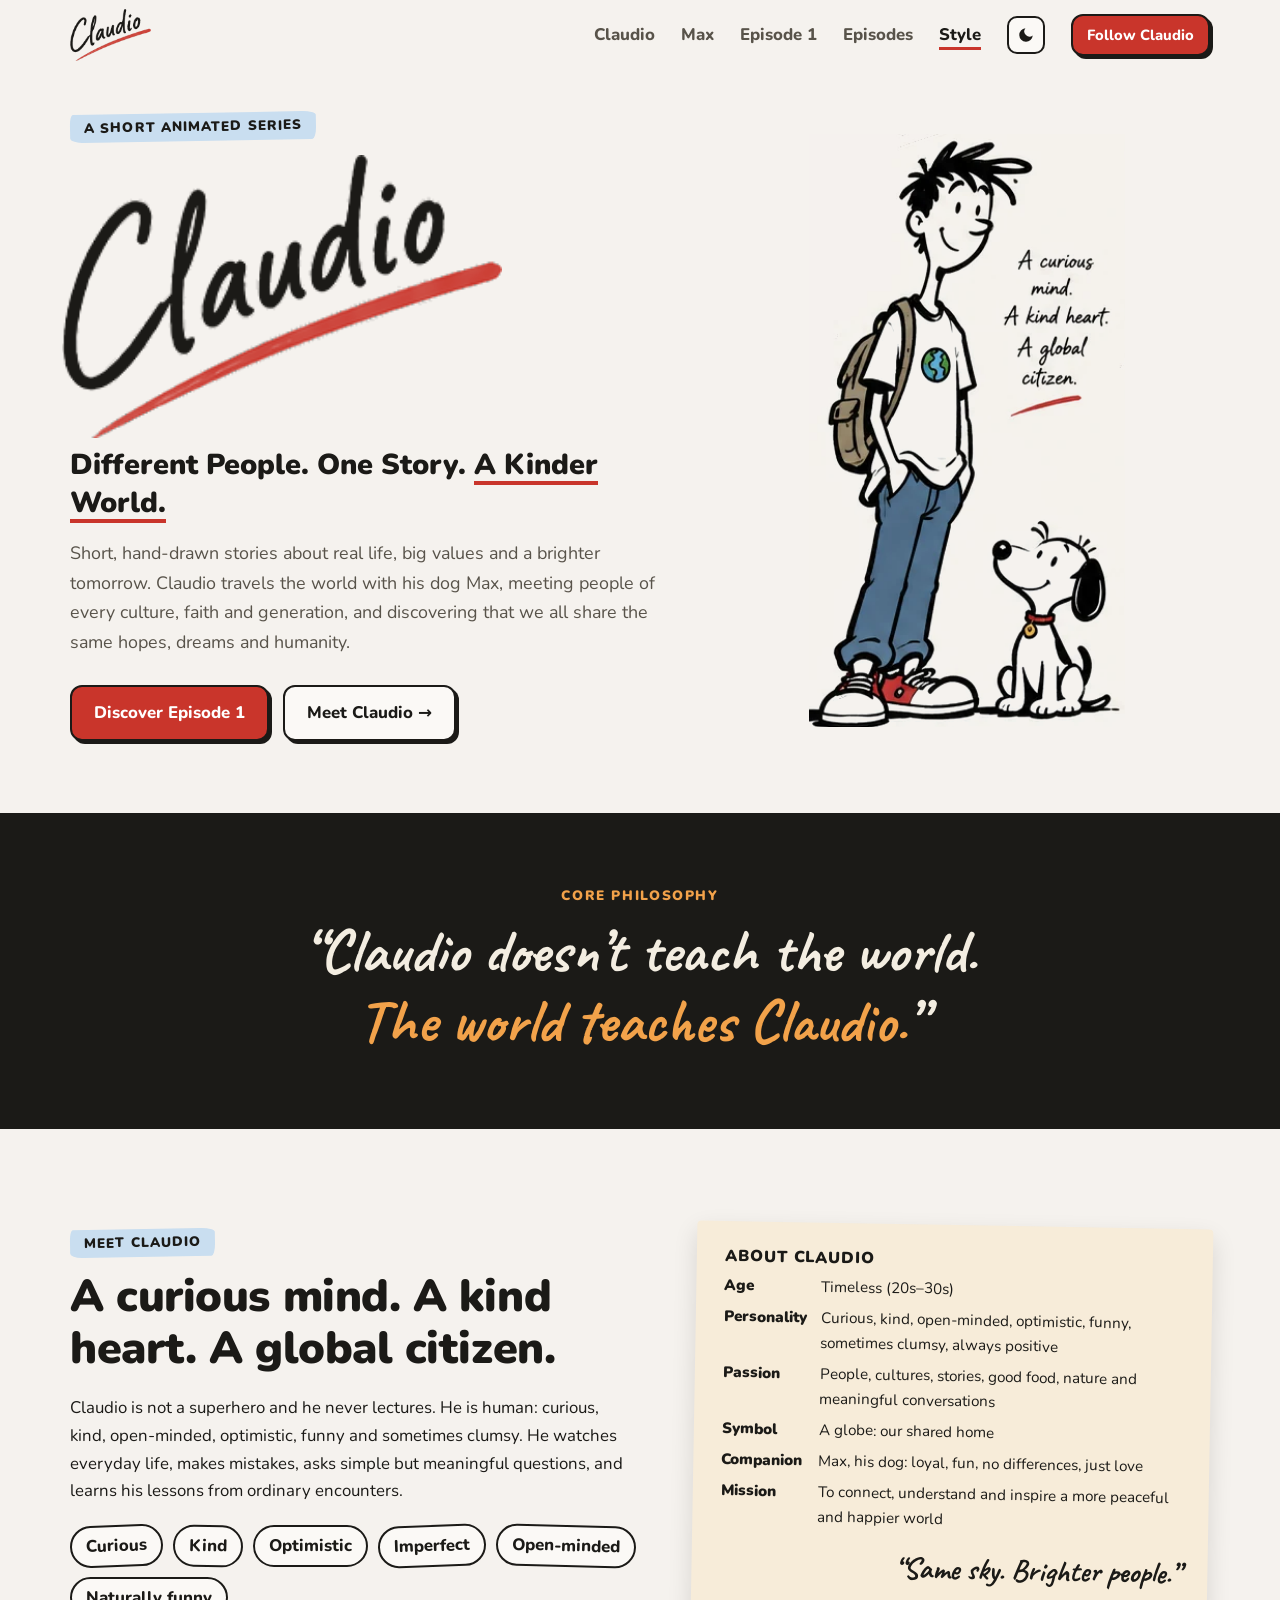
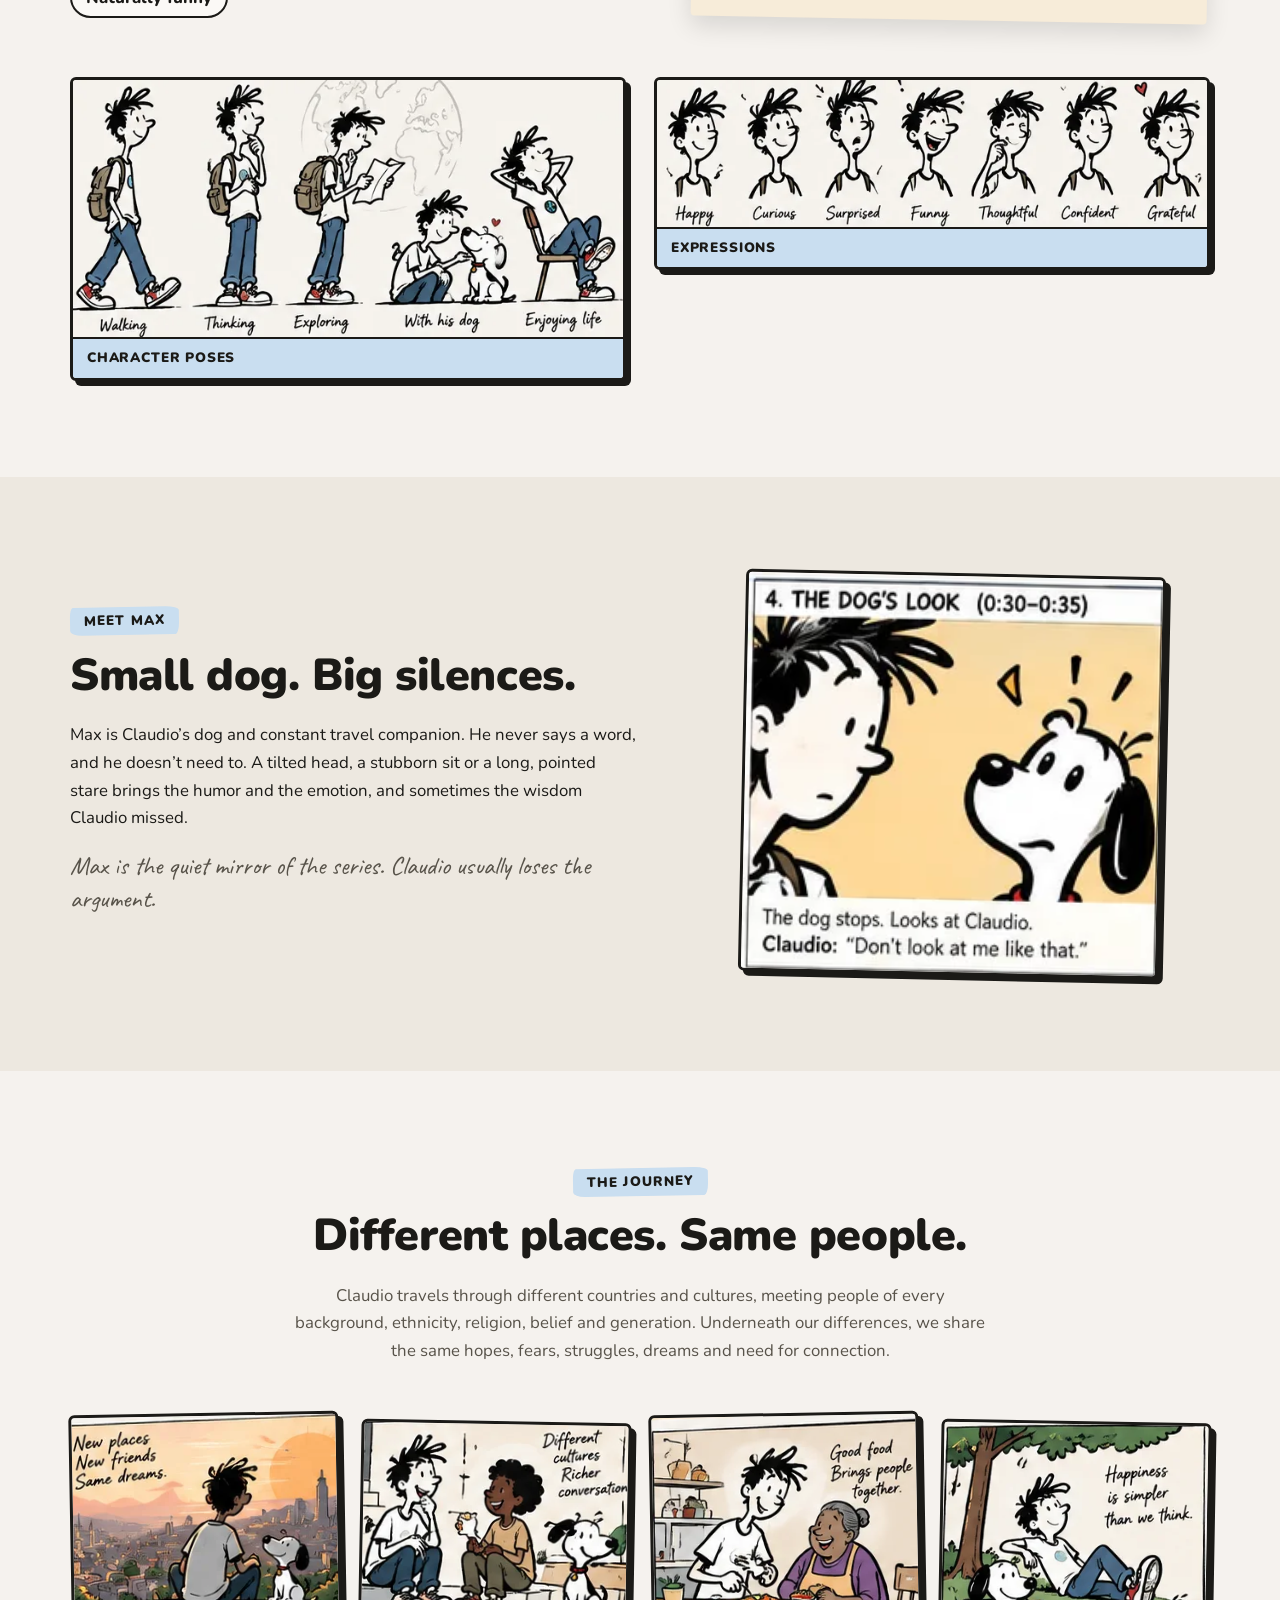
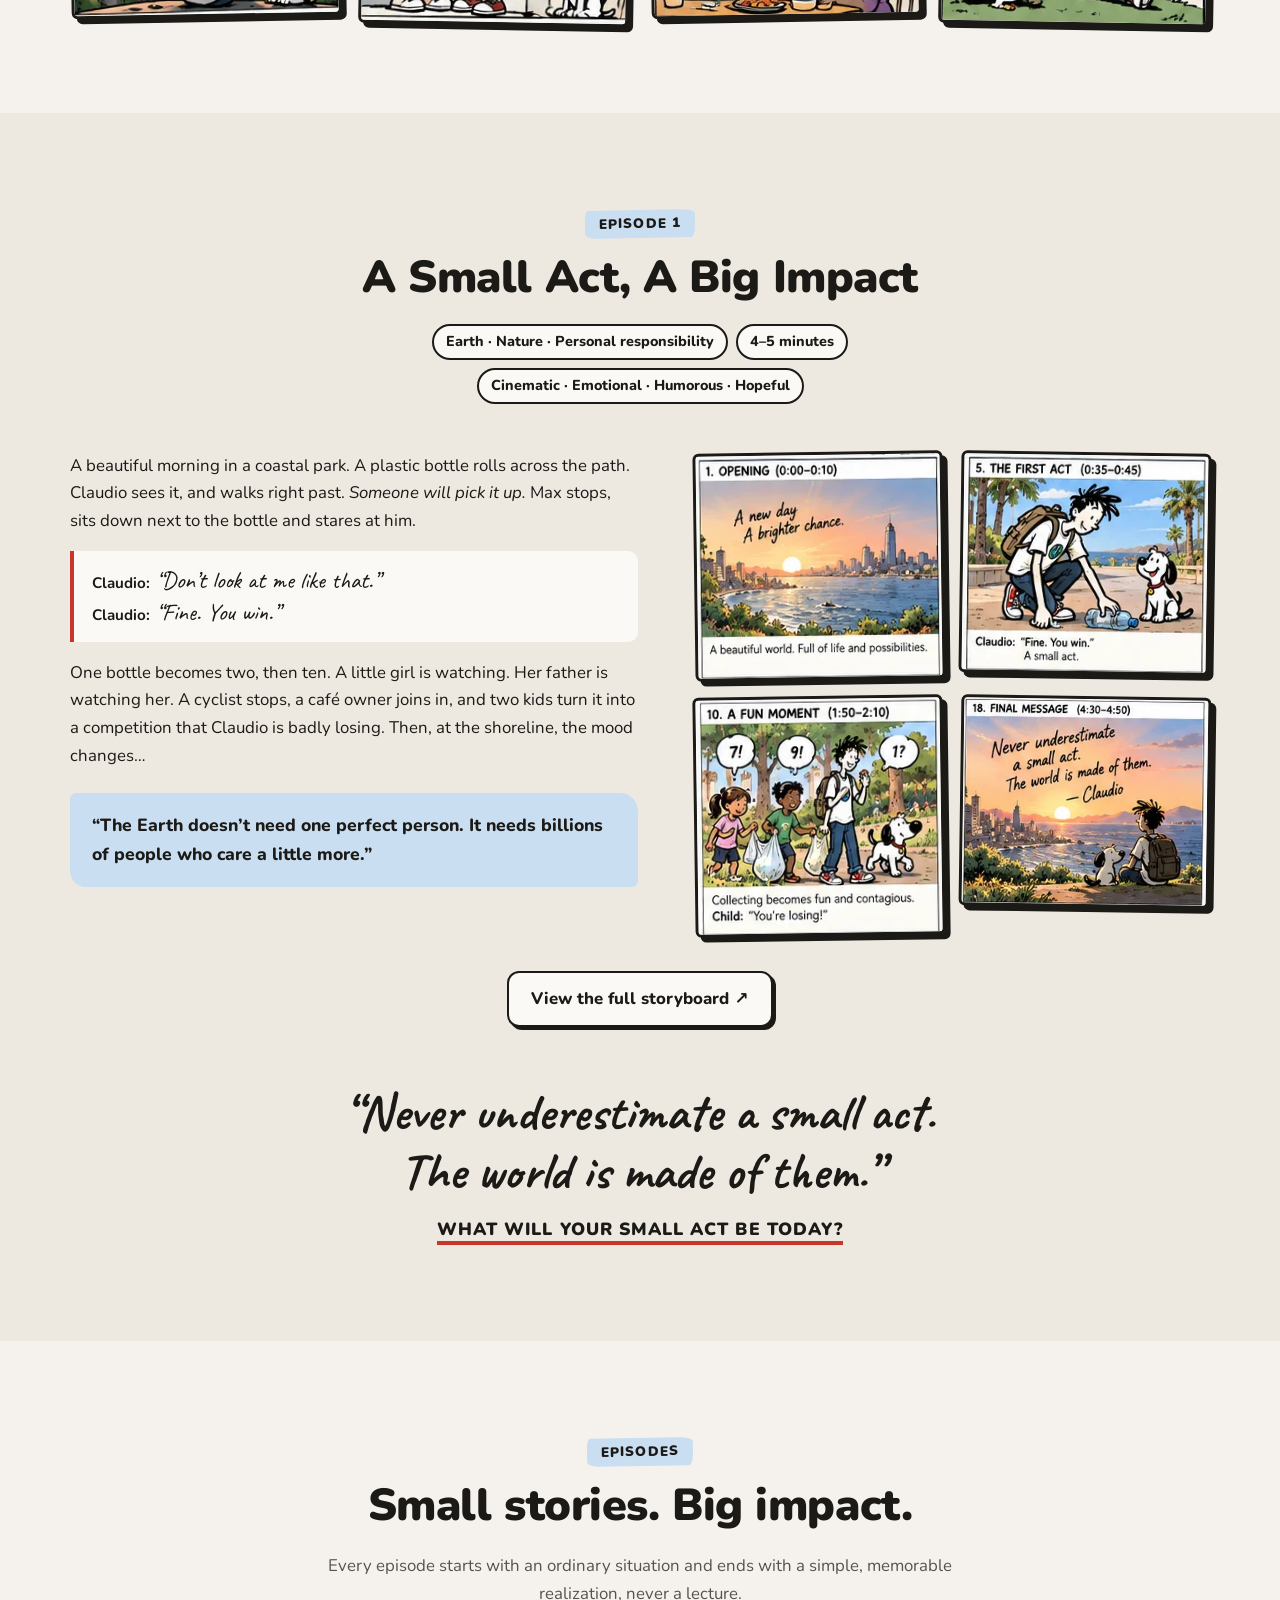
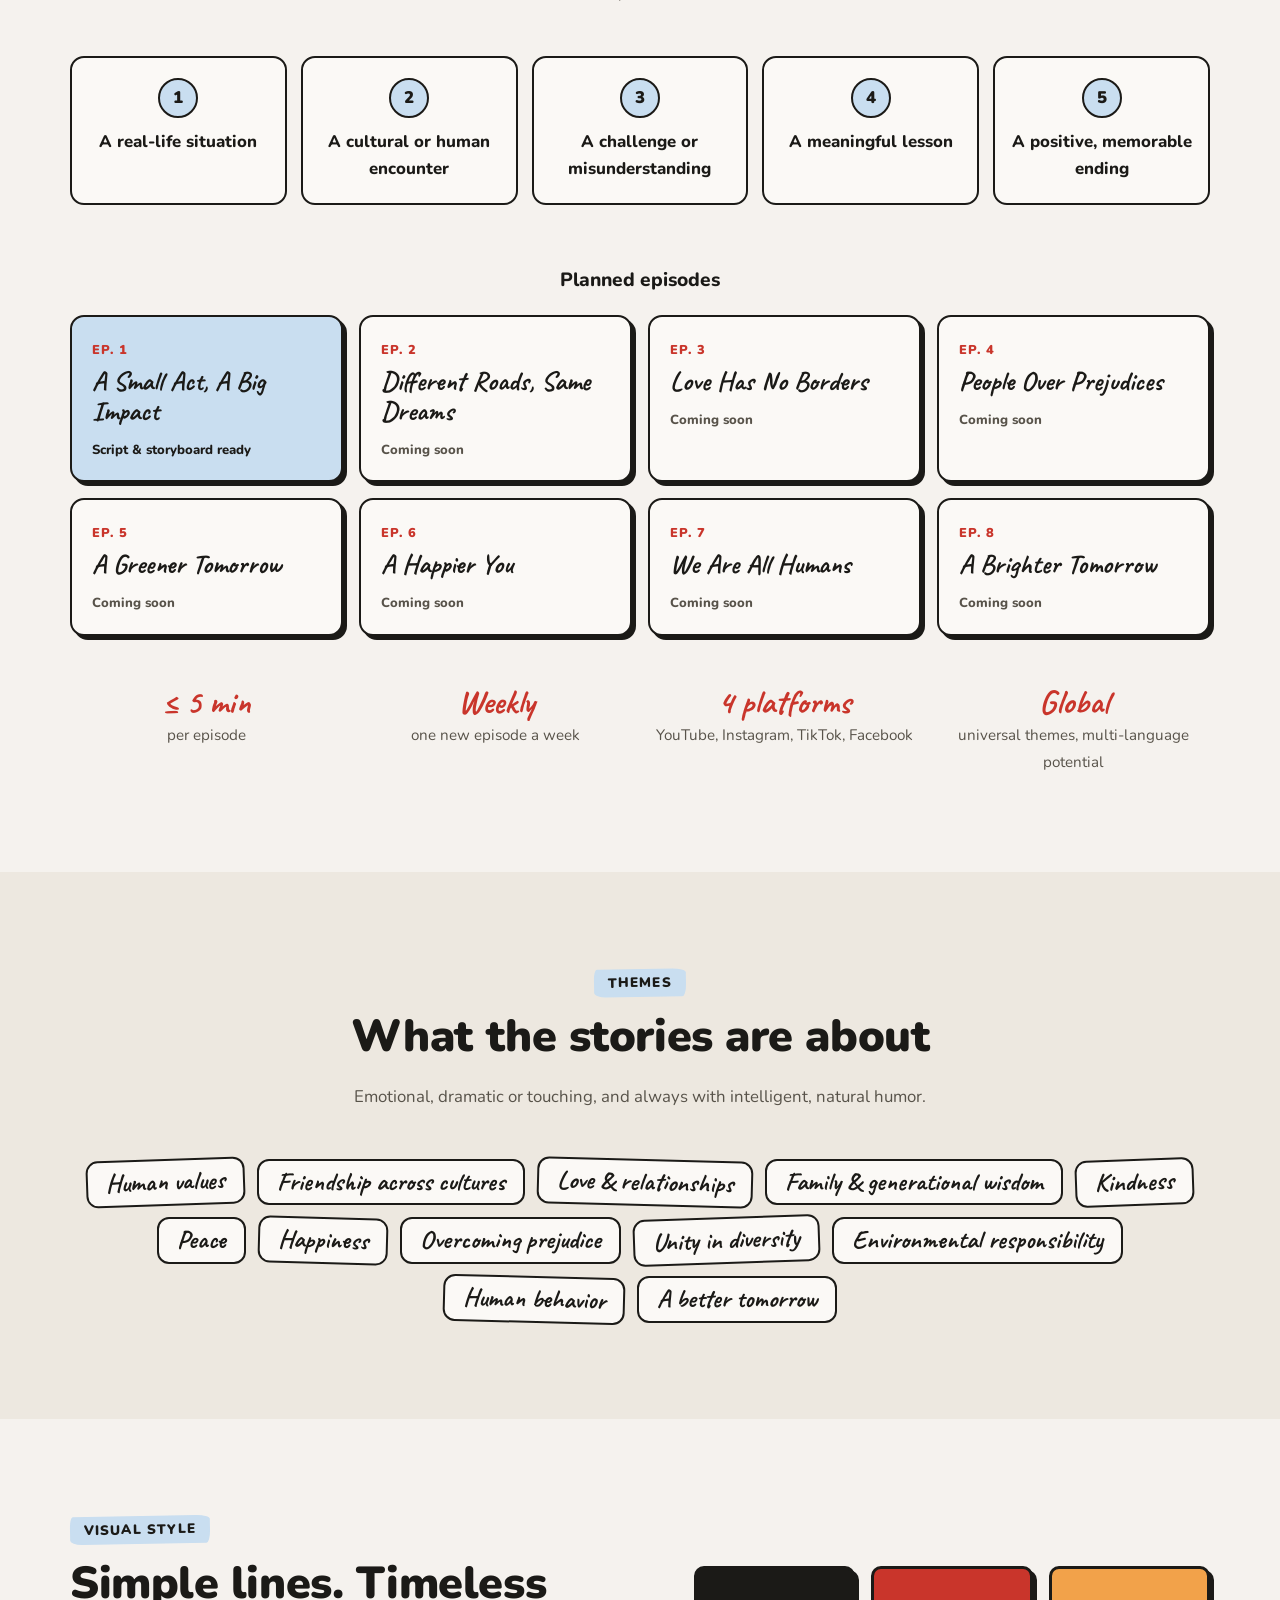
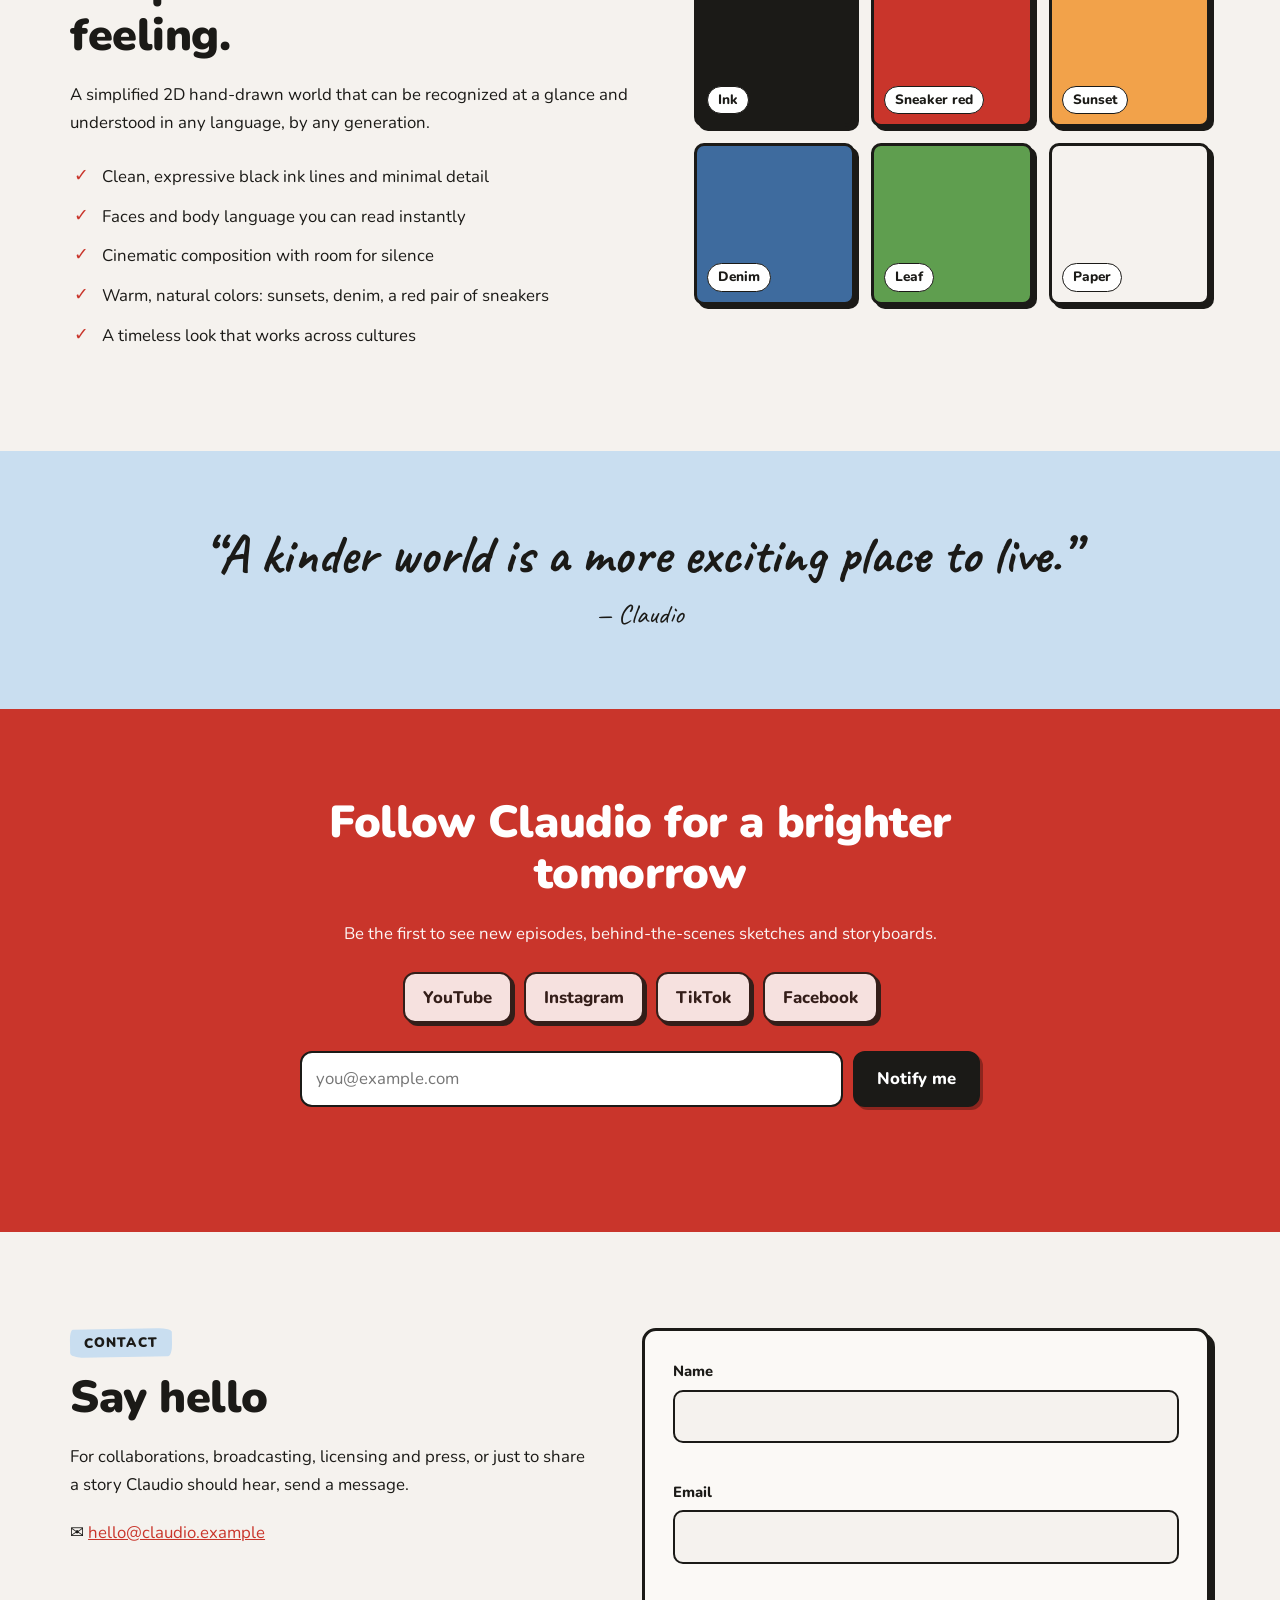
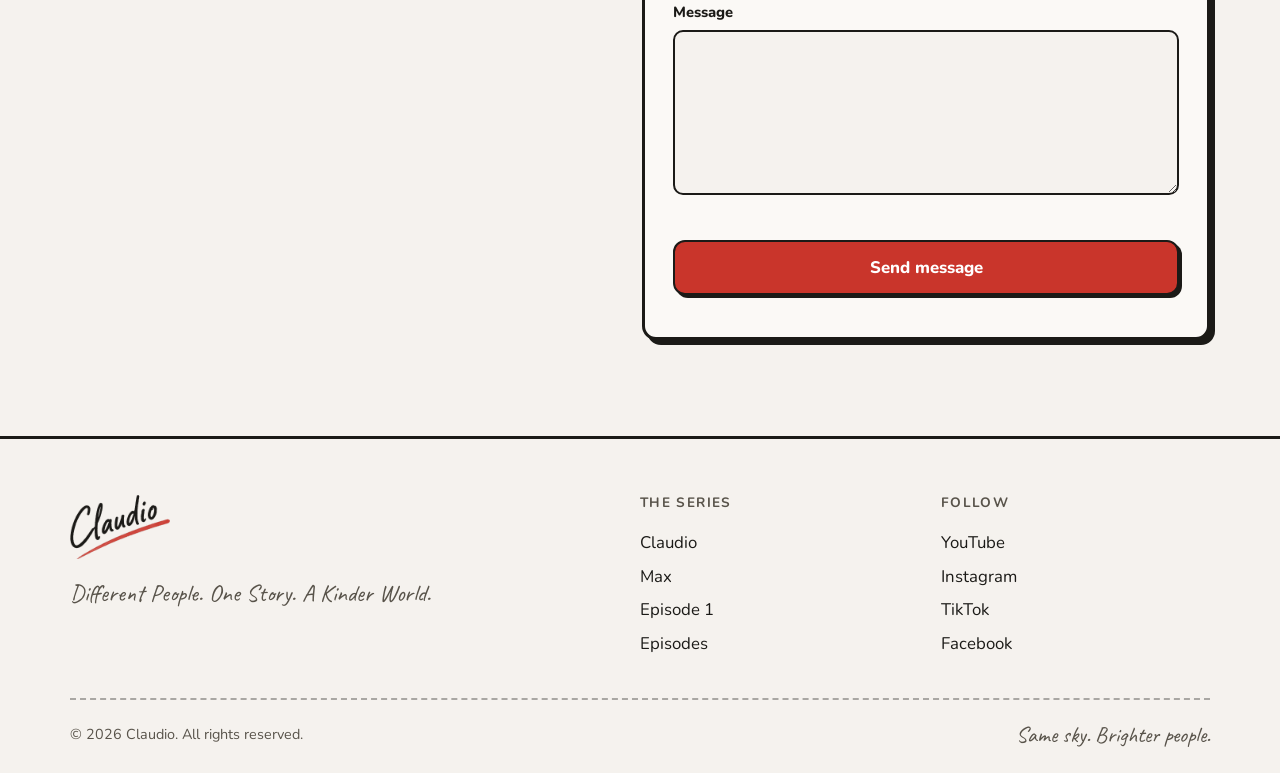
==== commit fd47d9d3: "Use official Claudio artwork and Episode 1 material for site identity Replace the placeholder SVG dr" ====
--- a/index.html
+++ b/index.html
@@ -3,16 +3,19 @@
 <head>
   <meta charset="utf-8">
   <meta name="viewport" content="width=device-width, initial-scale=1">
-  <title>CLAUDIO — Different People. One Story. A Kinder World.</title>
-  <meta name="description" content="CLAUDIO is a hand-drawn animated comic series about life, humanity, relationships, society and nature. Claudio doesn't teach the world. The world teaches Claudio.">
-  <meta name="theme-color" content="#fbf6ec">
-  <meta property="og:title" content="CLAUDIO — Different People. One Story. A Kinder World.">
-  <meta property="og:description" content="A hand-drawn animated comic series. Claudio doesn't teach the world. The world teaches Claudio.">
+  <title>Claudio — Different People. One Story. A Kinder World.</title>
+  <meta name="description" content="Claudio is a hand-drawn animated series of short stories about life, humanity, relationships, society and nature. Claudio doesn't teach the world. The world teaches Claudio.">
+  <meta name="theme-color" content="#f5f2ee">
+  <meta property="og:title" content="Claudio — Different People. One Story. A Kinder World.">
+  <meta property="og:description" content="A short animated series about real life, big values and a brighter tomorrow.">
   <meta property="og:type" content="website">
-  <link rel="icon" href="assets/favicon.svg" type="image/svg+xml">
+  <meta property="og:image" content="assets/og-image.jpg">
+  <meta name="twitter:card" content="summary_large_image">
+  <link rel="icon" href="assets/favicon.png" type="image/png">
+  <link rel="apple-touch-icon" href="assets/apple-touch-icon.png">
   <link rel="preconnect" href="https://fonts.googleapis.com">
   <link rel="preconnect" href="https://fonts.gstatic.com" crossorigin>
-  <link href="https://fonts.googleapis.com/css2?family=Caveat+Brush&family=Caveat:wght@500;700&family=Nunito:wght@400;600;700;800&display=swap" rel="stylesheet">
+  <link href="https://fonts.googleapis.com/css2?family=Caveat:wght@500;700&family=Nunito:wght@400;600;700;800;900&display=swap" rel="stylesheet">
   <link rel="stylesheet" href="css/styles.css">
   <script>
     // Apply saved theme before paint to avoid a flash.
@@ -23,73 +26,13 @@
   </script>
 </head>
 <body>
-  <!-- Reusable hand-drawn character art -->
-  <svg width="0" height="0" style="position:absolute" aria-hidden="true" focusable="false">
-    <defs>
-      <filter id="wobble">
-        <feTurbulence type="fractalNoise" baseFrequency="0.035" numOctaves="2" seed="4"/>
-        <feDisplacementMap in="SourceGraphic" scale="2.4"/>
-      </filter>
-
-      <symbol id="claudio" viewBox="0 0 220 330">
-        <g stroke="var(--line)" stroke-width="3.5" stroke-linecap="round" stroke-linejoin="round">
-          <!-- backpack -->
-          <rect x="62" y="158" width="96" height="74" rx="14" fill="var(--sage)"/>
-          <!-- neck -->
-          <path d="M103 134v16M117 134v16" fill="none"/>
-          <!-- t-shirt -->
-          <path d="M78 150Q110 141 142 150L168 180L152 193L144 182V240H76V182L68 193L52 180Z" fill="var(--terracotta)"/>
-          <!-- backpack straps -->
-          <path d="M89 151L93 238M131 151L127 238" fill="none" stroke-width="5"/>
-          <!-- arms -->
-          <path d="M60 188L54 232" fill="none"/>
-          <circle cx="53" cy="240" r="8" fill="var(--skin)"/>
-          <path class="wave-arm" d="M160 186L182 154" fill="none"/>
-          <circle class="wave-arm" cx="186" cy="146" r="8" fill="var(--skin)"/>
-          <!-- jeans -->
-          <path d="M77 240H143L141 300H117L110 262L103 300H79Z" fill="var(--denim)"/>
-          <!-- sneakers -->
-          <rect x="70" y="298" width="38" height="15" rx="7.5" fill="#fff"/>
-          <rect x="112" y="298" width="40" height="15" rx="7.5" fill="#fff"/>
-          <path d="M72 309h34M114 309h36" fill="none" stroke-width="2.5"/>
-          <!-- head -->
-          <ellipse cx="110" cy="94" rx="40" ry="44" fill="var(--skin)"/>
-          <path d="M71 94q-8 0-7 10t9 8M149 94q8 0 7 10t-9 8" fill="var(--skin)"/>
-          <!-- spiky hair -->
-          <path d="M72 82L64 50L84 64L84 28L100 56L110 18L120 54L136 26L136 58L156 46L148 82Q128 60 110 62Q90 60 72 82Z" fill="var(--ink)"/>
-          <!-- face -->
-          <path d="M87 85q8-6 16-1M117 84q8-5 16 1" fill="none" stroke-width="3"/>
-          <ellipse cx="96" cy="98" rx="3.6" ry="5.2" fill="var(--ink)" stroke="none"/>
-          <ellipse cx="124" cy="98" rx="3.6" ry="5.2" fill="var(--ink)" stroke="none"/>
-          <path d="M110 101q-5 9 1 12" fill="none" stroke-width="2.5"/>
-          <path d="M95 120q15 13 30 0" fill="none"/>
-        </g>
-      </symbol>
-
-      <symbol id="max" viewBox="0 0 140 110">
-        <g stroke="var(--line)" stroke-width="3.5" stroke-linecap="round" stroke-linejoin="round">
-          <path class="max-tail" d="M106 60q18-12 14-30" fill="none"/>
-          <path d="M50 82v18M62 85v15M88 85v15M100 82v18" fill="none"/>
-          <ellipse cx="74" cy="66" rx="38" ry="22" fill="#fff"/>
-          <ellipse cx="88" cy="58" rx="10" ry="7" fill="var(--ink)" stroke="none"/>
-          <circle cx="36" cy="46" r="21" fill="#fff"/>
-          <path d="M44 64q6 4 14 2" fill="none" stroke="var(--terracotta)" stroke-width="5"/>
-          <path d="M40 27q14 2 14 26q-10-2-14-12z" fill="var(--ink)"/>
-          <circle cx="30" cy="43" r="3.2" fill="var(--ink)" stroke="none"/>
-          <circle cx="16" cy="50" r="4" fill="var(--ink)" stroke="none"/>
-          <path d="M20 57q6 5 12 1" fill="none" stroke-width="2.5"/>
-        </g>
-      </symbol>
-    </defs>
-  </svg>
-
   <a class="skip-link" href="#main">Skip to content</a>
 
   <header class="site-header" id="top">
     <div class="container nav">
-      <a class="brand" href="#top" aria-label="CLAUDIO home">
-        <img src="assets/logo.svg" alt="" width="38" height="38">
-        <span>CLAUDIO</span>
+      <a class="brand" href="#top" aria-label="Claudio home">
+        <img class="wordmark wordmark-ink" src="assets/wordmark.png" alt="Claudio" width="252" height="162">
+        <img class="wordmark wordmark-light" src="assets/wordmark-light.png" alt="" width="252" height="162">
       </a>
 
       <button class="nav-toggle" aria-expanded="false" aria-controls="nav-menu" aria-label="Open menu">
@@ -99,14 +42,14 @@
       <nav id="nav-menu" class="nav-menu" aria-label="Primary">
         <a href="#claudio">Claudio</a>
         <a href="#max">Max</a>
-        <a href="#themes">Themes</a>
+        <a href="#episode-1">Episode 1</a>
         <a href="#episodes">Episodes</a>
         <a href="#style">Style</a>
         <button class="theme-toggle" type="button" aria-label="Toggle dark mode">
           <svg class="icon-sun" viewBox="0 0 24 24" aria-hidden="true"><circle cx="12" cy="12" r="4"/><path d="M12 2v2M12 20v2M4.9 4.9l1.4 1.4M17.7 17.7l1.4 1.4M2 12h2M20 12h2M4.9 19.1l1.4-1.4M17.7 6.3l1.4-1.4"/></svg>
           <svg class="icon-moon" viewBox="0 0 24 24" aria-hidden="true"><path d="M21 12.8A9 9 0 1 1 11.2 3a7 7 0 0 0 9.8 9.8z"/></svg>
         </button>
-        <a class="btn btn-primary btn-sm" href="#follow">Follow the journey</a>
+        <a class="btn btn-primary btn-sm" href="#follow">Follow Claudio</a>
       </nav>
     </div>
   </header>
@@ -116,25 +59,27 @@
     <section class="hero">
       <div class="container hero-grid">
         <div class="hero-copy reveal">
-          <span class="eyebrow">An animated comic series</span>
-          <h1 class="title">CLAUDIO</h1>
-          <p class="tagline">Different People. One Story. <span class="marker">A Kinder World.</span></p>
+          <span class="label">A short animated series</span>
+          <h1 class="sr-only">Claudio</h1>
+          <img class="hero-wordmark wordmark-ink" src="assets/wordmark.png" alt="" width="252" height="162">
+          <img class="hero-wordmark wordmark-light" src="assets/wordmark-light.png" alt="" width="252" height="162">
+          <p class="tagline">Different People. One Story. <span class="underline">A Kinder World.</span></p>
           <p class="lead">
-            Short, hand-drawn animated stories about life, humanity, relationships,
-            society and nature — and the lessons we pass on to the generations after us.
+            Short, hand-drawn stories about real life, big values and a brighter tomorrow.
+            Claudio travels the world with his dog Max, meeting people of every culture,
+            faith and generation, and discovering that we all share the same hopes,
+            dreams and humanity.
           </p>
           <div class="hero-cta">
-            <a class="btn btn-primary" href="#episodes">Watch the stories</a>
+            <a class="btn btn-primary" href="#episode-1">Discover Episode 1</a>
             <a class="btn btn-ghost" href="#claudio">Meet Claudio →</a>
           </div>
         </div>
 
-        <div class="hero-art reveal" aria-hidden="true">
-          <div class="sun"></div>
-          <svg class="art-claudio" viewBox="0 0 220 330"><use href="#claudio" filter="url(#wobble)"/></svg>
-          <svg class="art-max" viewBox="0 0 140 110"><use href="#max" filter="url(#wobble)"/></svg>
-          <svg class="ground" viewBox="0 0 400 20" preserveAspectRatio="none"><path d="M4 12C80 6 150 16 220 10S340 8 396 12" filter="url(#wobble)"/></svg>
-        </div>
+        <figure class="hero-art reveal">
+          <img src="assets/img/claudio-hero.webp" width="305" height="573"
+               alt="Claudio, a lanky hand-drawn young man with spiky black hair, a globe T-shirt, jeans, red sneakers and a backpack, smiling next to his small white dog Max. Handwritten note: A curious mind. A kind heart. A global citizen.">
+        </figure>
       </div>
     </section>
 
@@ -151,31 +96,52 @@
 
     <!-- Meet Claudio -->
     <section class="section" id="claudio">
-      <div class="container split">
-        <div class="panel panel-art reveal" aria-hidden="true">
-          <svg viewBox="0 0 220 330"><use href="#claudio" filter="url(#wobble)"/></svg>
-          <span class="speech">Hmm… why do people do that?</span>
-        </div>
-        <div class="reveal">
-          <span class="eyebrow">Meet Claudio</span>
-          <h2>Not a superhero. Just human.</h2>
-          <p>
-            Claudio is curious, kind and optimistic — and gloriously imperfect. He doesn’t
-            lecture anyone. He watches everyday life, makes mistakes, asks simple but
-            meaningful questions, and discovers lessons through ordinary encounters.
-          </p>
-          <p>
-            You’ll know him anywhere: spiky black hair, an expressive face, a casual T-shirt,
-            jeans, sneakers — and, more often than not, a backpack on his shoulders.
-          </p>
-          <ul class="traits" aria-label="Claudio's personality">
-            <li>Curious</li>
-            <li>Kind</li>
-            <li>Optimistic</li>
-            <li>Imperfect</li>
-            <li>Open-minded</li>
-            <li>Naturally funny</li>
-          </ul>
+      <div class="container">
+        <div class="split">
+          <div class="reveal">
+            <span class="label">Meet Claudio</span>
+            <h2>A curious mind. A kind heart. A global citizen.</h2>
+            <p>
+              Claudio is not a superhero and he never lectures. He is human: curious, kind,
+              open-minded, optimistic, funny and sometimes clumsy. He watches everyday life,
+              makes mistakes, asks simple but meaningful questions, and learns his lessons
+              from ordinary encounters.
+            </p>
+            <ul class="traits" aria-label="Claudio's personality">
+              <li>Curious</li>
+              <li>Kind</li>
+              <li>Optimistic</li>
+              <li>Imperfect</li>
+              <li>Open-minded</li>
+              <li>Naturally funny</li>
+            </ul>
+          </div>
+
+          <aside class="note-card reveal" aria-label="About Claudio">
+            <h3>About Claudio</h3>
+            <dl>
+              <dt>Age</dt><dd>Timeless (20s–30s)</dd>
+              <dt>Personality</dt><dd>Curious, kind, open-minded, optimistic, funny, sometimes clumsy, always positive</dd>
+              <dt>Passion</dt><dd>People, cultures, stories, good food, nature and meaningful conversations</dd>
+              <dt>Symbol</dt><dd>A globe: our shared home</dd>
+              <dt>Companion</dt><dd>Max, his dog: loyal, fun, no differences, just love</dd>
+              <dt>Mission</dt><dd>To connect, understand and inspire a more peaceful and happier world</dd>
+            </dl>
+            <p class="handquote">“Same sky. Brighter people.”</p>
+          </aside>
+        </div>
+
+        <div class="sheets">
+          <figure class="sheet reveal">
+            <img src="assets/img/claudio-poses.webp" width="645" height="302" loading="lazy"
+                 alt="Claudio character poses: walking, thinking, exploring with a map, crouching with his dog, and relaxing on a chair.">
+            <figcaption>Character poses</figcaption>
+          </figure>
+          <figure class="sheet reveal">
+            <img src="assets/img/claudio-expressions.webp" width="673" height="180" loading="lazy"
+                 alt="Claudio's expressions: happy, curious, surprised, funny, thoughtful, confident and grateful.">
+            <figcaption>Expressions</figcaption>
+          </figure>
         </div>
       </div>
     </section>
@@ -183,19 +149,19 @@
     <!-- Meet Max -->
     <section class="section section-alt" id="max">
       <div class="container split split-reverse">
-        <div class="panel panel-art panel-max reveal" aria-hidden="true">
-          <svg viewBox="0 0 140 110"><use href="#max" filter="url(#wobble)"/></svg>
-          <span class="speech speech-silent">…</span>
-        </div>
+        <figure class="panel reveal">
+          <img src="assets/img/max-the-look.webp" width="253" height="242" loading="lazy"
+               alt="Storyboard frame: Max stops and stares at Claudio. Claudio: Don't look at me like that.">
+        </figure>
         <div class="reveal">
-          <span class="eyebrow">Meet Max</span>
+          <span class="label">Meet Max</span>
           <h2>Small dog. Big silences.</h2>
           <p>
-            Max is Claudio’s small dog and constant travel companion. He never says a word —
-            he doesn’t need to. Through a tilted head, a stubborn sit or a perfectly timed
-            nudge, Max brings the humor, the emotion, and sometimes the wisdom Claudio missed.
+            Max is Claudio’s dog and constant travel companion. He never says a word,
+            and he doesn’t need to. A tilted head, a stubborn sit or a long, pointed stare
+            brings the humor and the emotion, and sometimes the wisdom Claudio missed.
           </p>
-          <p class="handnote">Sometimes the quietest one in the room understands the most.</p>
+          <p class="handnote">Max is the quiet mirror of the series. Claudio usually loses the argument.</p>
         </div>
       </div>
     </section>
@@ -204,20 +170,111 @@
     <section class="section" id="journey">
       <div class="container">
         <header class="section-head reveal">
-          <span class="eyebrow">The journey</span>
-          <h2>Different places. The same heart.</h2>
+          <span class="label">The journey</span>
+          <h2>Different places. Same people.</h2>
           <p>
-            Claudio travels through different places and cultures, meeting people of every
-            background, ethnicity, religion, belief and generation. Along the way, one thing
-            keeps showing up: underneath our differences, we share the same…
+            Claudio travels through different countries and cultures, meeting people of every
+            background, ethnicity, religion, belief and generation. Underneath our differences,
+            we share the same hopes, fears, struggles, dreams and need for connection.
           </p>
         </header>
-        <ul class="shared reveal">
-          <li>hopes</li>
-          <li>fears</li>
-          <li>struggles</li>
-          <li>dreams</li>
-          <li>need for connection</li>
+
+        <div class="scenes">
+          <figure class="scene reveal"><img src="assets/img/scene-new-places.webp" width="314" height="204" loading="lazy" alt="Claudio and Max sit on a hill watching a city at sunset. New places, new friends, same dreams."></figure>
+          <figure class="scene reveal"><img src="assets/img/scene-cultures.webp" width="316" height="204" loading="lazy" alt="Claudio laughs on the steps with a new friend while Max listens. Different cultures, richer conversations."></figure>
+          <figure class="scene reveal"><img src="assets/img/scene-good-food.webp" width="296" height="232" loading="lazy" alt="Claudio shares a meal with an older woman in her kitchen. Good food brings people together."></figure>
+          <figure class="scene reveal"><img src="assets/img/scene-happiness.webp" width="304" height="232" loading="lazy" alt="Claudio relaxes under a tree with Max. Happiness is simpler than we think."></figure>
+        </div>
+      </div>
+    </section>
+
+    <!-- Episode 1 -->
+    <section class="section section-alt" id="episode-1">
+      <div class="container">
+        <header class="section-head reveal">
+          <span class="label">Episode 1</span>
+          <h2>A Small Act, A Big Impact</h2>
+          <ul class="meta">
+            <li>Earth · Nature · Personal responsibility</li>
+            <li>4–5 minutes</li>
+            <li>Cinematic · Emotional · Humorous · Hopeful</li>
+          </ul>
+        </header>
+
+        <div class="split episode">
+          <div class="reveal">
+            <p>
+              A beautiful morning in a coastal park. A plastic bottle rolls across the path.
+              Claudio sees it, and walks right past. <em>Someone will pick it up.</em>
+              Max stops, sits down next to the bottle and stares at him.
+            </p>
+            <div class="dialogue">
+              <p><b>Claudio:</b> “Don’t look at me like that.”</p>
+              <p><b>Claudio:</b> “Fine. You win.”</p>
+            </div>
+            <p>
+              One bottle becomes two, then ten. A little girl is watching. Her father is
+              watching her. A cyclist stops, a café owner joins in, and two kids turn it into
+              a competition that Claudio is badly losing. Then, at the shoreline, the mood changes…
+            </p>
+            <blockquote class="core-message">
+              “The Earth doesn’t need one perfect person. It needs billions of people who care a little more.”
+            </blockquote>
+          </div>
+
+          <div class="frames reveal">
+            <figure><img src="assets/img/ep1-opening.webp" width="266" height="242" loading="lazy" alt="Storyboard frame 1: sunrise over a coastal city. A new day, a brighter chance."></figure>
+            <figure><img src="assets/img/ep1-first-act.webp" width="273" height="242" loading="lazy" alt="Storyboard frame 5: Claudio picks up the bottle while Max looks pleased. Claudio: Fine. You win."></figure>
+            <figure><img src="assets/img/ep1-fun-moment.webp" width="261" height="250" loading="lazy" alt="Storyboard frame 10: children and Claudio compete collecting litter. Child: You're losing!"></figure>
+            <figure><img src="assets/img/ep1-final.webp" width="305" height="256" loading="lazy" alt="Storyboard frame 18: Claudio and Max at sunset. Never underestimate a small act. The world is made of them."></figure>
+          </div>
+        </div>
+
+        <div class="storyboard reveal">
+          <a class="btn btn-ghost" href="assets/img/episode1-storyboard.webp" target="_blank" rel="noopener">View the full storyboard ↗</a>
+        </div>
+
+        <div class="big-quote reveal">
+          <p>“Never underestimate a small act.<br>The world is made of them.”</p>
+          <p class="big-quote-ask">What will your small act be today?</p>
+        </div>
+      </div>
+    </section>
+
+    <!-- Episodes -->
+    <section class="section" id="episodes">
+      <div class="container">
+        <header class="section-head reveal">
+          <span class="label">Episodes</span>
+          <h2>Small stories. Big impact.</h2>
+          <p>Every episode starts with an ordinary situation and ends with a simple, memorable realization, never a lecture.</p>
+        </header>
+
+        <ol class="beats reveal">
+          <li><span>1</span>A real-life situation</li>
+          <li><span>2</span>A cultural or human encounter</li>
+          <li><span>3</span>A challenge or misunderstanding</li>
+          <li><span>4</span>A meaningful lesson</li>
+          <li><span>5</span>A positive, memorable ending</li>
+        </ol>
+
+        <h3 class="subhead reveal">Planned episodes</h3>
+        <ol class="episode-list">
+          <li class="ep reveal ep-ready"><span class="ep-num">Ep. 1</span><h4>A Small Act, A Big Impact</h4><span class="ep-status">Script &amp; storyboard ready</span></li>
+          <li class="ep reveal"><span class="ep-num">Ep. 2</span><h4>Different Roads, Same Dreams</h4><span class="ep-status">Coming soon</span></li>
+          <li class="ep reveal"><span class="ep-num">Ep. 3</span><h4>Love Has No Borders</h4><span class="ep-status">Coming soon</span></li>
+          <li class="ep reveal"><span class="ep-num">Ep. 4</span><h4>People Over Prejudices</h4><span class="ep-status">Coming soon</span></li>
+          <li class="ep reveal"><span class="ep-num">Ep. 5</span><h4>A Greener Tomorrow</h4><span class="ep-status">Coming soon</span></li>
+          <li class="ep reveal"><span class="ep-num">Ep. 6</span><h4>A Happier You</h4><span class="ep-status">Coming soon</span></li>
+          <li class="ep reveal"><span class="ep-num">Ep. 7</span><h4>We Are All Humans</h4><span class="ep-status">Coming soon</span></li>
+          <li class="ep reveal"><span class="ep-num">Ep. 8</span><h4>A Brighter Tomorrow</h4><span class="ep-status">Coming soon</span></li>
+        </ol>
+
+        <ul class="format reveal" aria-label="Format and distribution">
+          <li><strong>≤ 5 min</strong><span>per episode</span></li>
+          <li><strong>Weekly</strong><span>one new episode a week</span></li>
+          <li><strong>4 platforms</strong><span>YouTube, Instagram, TikTok, Facebook</span></li>
+          <li><strong>Global</strong><span>universal themes, multi-language potential</span></li>
         </ul>
       </div>
     </section>
@@ -226,96 +283,69 @@
     <section class="section section-alt" id="themes">
       <div class="container">
         <header class="section-head reveal">
-          <span class="eyebrow">Themes</span>
+          <span class="label">Themes</span>
           <h2>What the stories are about</h2>
-          <p>Emotional, dramatic or touching — always with intelligent, natural humor.</p>
+          <p>Emotional, dramatic or touching, and always with intelligent, natural humor.</p>
         </header>
-
-        <div class="themes-grid">
-          <article class="theme reveal"><h3>Love</h3><p>The kind we give, lose, find again and learn from.</p></article>
-          <article class="theme reveal"><h3>Friendship</h3><p>Strangers who become something more in a single afternoon.</p></article>
-          <article class="theme reveal"><h3>Family</h3><p>What we inherit, what we pass on, and what we choose to change.</p></article>
-          <article class="theme reveal"><h3>Kindness</h3><p>Small gestures that quietly change someone’s day.</p></article>
-          <article class="theme reveal"><h3>Peace</h3><p>Between people, between neighbors, and within ourselves.</p></article>
-          <article class="theme reveal"><h3>Happiness</h3><p>Often found where nobody thought to look.</p></article>
-          <article class="theme reveal"><h3>Tolerance</h3><p>Seeing the person before the label.</p></article>
-          <article class="theme reveal"><h3>Nature</h3><p>Our responsibility to the planet we borrow from our children.</p></article>
-          <article class="theme reveal"><h3>Human behavior</h3><p>Why we do the strange, funny, beautiful things we do.</p></article>
-        </div>
-      </div>
-    </section>
-
-    <!-- Episodes -->
-    <section class="section" id="episodes">
-      <div class="container">
-        <header class="section-head reveal">
-          <span class="eyebrow">Episodes</span>
-          <h2>Short stories. Long thoughts.</h2>
-          <p>
-            Each episode is a short animated story of up to about five minutes — made for
-            YouTube, Instagram, TikTok and Facebook.
-          </p>
-        </header>
-
-        <ol class="strip">
-          <li class="frame reveal">
-            <span class="frame-num">1</span>
-            <h3>An ordinary moment</h3>
-            <p>A bus stop. A market. A rainy afternoon. Every story starts somewhere familiar.</p>
-          </li>
-          <li class="frame reveal">
-            <span class="frame-num">2</span>
-            <h3>A human story</h3>
-            <p>An encounter grows into something relatable — told through silence, gestures and small details.</p>
-          </li>
-          <li class="frame reveal">
-            <span class="frame-num">3</span>
-            <h3>A quiet realization</h3>
-            <p>No lecture, no moral. Just a simple truth that stays with you after the screen goes dark.</p>
-          </li>
-        </ol>
-
-        <div class="coming-soon reveal">
-          <p class="handnote">The first episodes are on their way.</p>
-          <a class="btn btn-primary" href="#follow">Get notified</a>
-        </div>
+        <ul class="themes reveal">
+          <li>Human values</li>
+          <li>Friendship across cultures</li>
+          <li>Love &amp; relationships</li>
+          <li>Family &amp; generational wisdom</li>
+          <li>Kindness</li>
+          <li>Peace</li>
+          <li>Happiness</li>
+          <li>Overcoming prejudice</li>
+          <li>Unity in diversity</li>
+          <li>Environmental responsibility</li>
+          <li>Human behavior</li>
+          <li>A better tomorrow</li>
+        </ul>
       </div>
     </section>
 
     <!-- Visual style -->
-    <section class="section section-alt" id="style">
+    <section class="section" id="style">
       <div class="container split">
         <div class="reveal">
-          <span class="eyebrow">Visual style</span>
+          <span class="label">Visual style</span>
           <h2>Simple lines. Timeless feeling.</h2>
           <p>
-            A simplified 2D hand-drawn world, built to be recognized at a glance and
+            A simplified 2D hand-drawn world that can be recognized at a glance and
             understood in any language, by any generation.
           </p>
           <ul class="checklist">
-            <li>Clean, expressive black lines and minimal detail</li>
+            <li>Clean, expressive black ink lines and minimal detail</li>
             <li>Faces and body language you can read instantly</li>
-            <li>Cinematic composition — room for silence</li>
-            <li>Warm, natural colors when color is used</li>
+            <li>Cinematic composition with room for silence</li>
+            <li>Warm, natural colors: sunsets, denim, a red pair of sneakers</li>
             <li>A timeless look that works across cultures</li>
           </ul>
         </div>
         <div class="palette reveal" aria-label="Series color palette">
           <div class="swatch" style="--c: var(--ink)"><span>Ink</span></div>
-          <div class="swatch" style="--c: var(--terracotta)"><span>Terracotta</span></div>
-          <div class="swatch" style="--c: var(--sun)"><span>Sunlight</span></div>
-          <div class="swatch" style="--c: var(--sage)"><span>Sage</span></div>
+          <div class="swatch" style="--c: var(--red)"><span>Sneaker red</span></div>
+          <div class="swatch" style="--c: var(--sunset)"><span>Sunset</span></div>
           <div class="swatch" style="--c: var(--denim)"><span>Denim</span></div>
-          <div class="swatch swatch-paper" style="--c: #fbf6ec"><span>Paper</span></div>
-        </div>
+          <div class="swatch" style="--c: var(--leaf)"><span>Leaf</span></div>
+          <div class="swatch" style="--c: #f5f2ee"><span>Paper</span></div>
+        </div>
+      </div>
+    </section>
+
+    <!-- Closing quote -->
+    <section class="closing">
+      <div class="container reveal">
+        <p>“A kinder world is a more exciting place to live.”</p>
+        <span>— Claudio</span>
       </div>
     </section>
 
     <!-- Follow -->
     <section class="cta" id="follow">
       <div class="container cta-inner reveal">
-        <h2>Walk along with Claudio &amp; Max</h2>
-        <p>Follow the series and be the first to see new episodes.</p>
+        <h2>Follow Claudio for a brighter tomorrow</h2>
+        <p>Be the first to see new episodes, behind-the-scenes sketches and storyboards.</p>
         <div class="socials-lg">
           <a class="social-btn" href="#" data-platform="youtube">YouTube</a>
           <a class="social-btn" href="#" data-platform="instagram">Instagram</a>
@@ -325,7 +355,7 @@
         <form class="newsletter" id="newsletter-form">
           <label class="sr-only" for="nl-email">Email address</label>
           <input id="nl-email" type="email" placeholder="you@example.com" required>
-          <button class="btn btn-light" type="submit">Notify me</button>
+          <button class="btn btn-dark" type="submit">Notify me</button>
         </form>
         <p class="newsletter-status" role="status" aria-live="polite"></p>
       </div>
@@ -335,14 +365,14 @@
     <section class="section" id="contact">
       <div class="container contact-grid">
         <div class="reveal">
-          <span class="eyebrow">Contact</span>
+          <span class="label">Contact</span>
           <h2>Say hello</h2>
           <p>
-            For collaborations, broadcasting, licensing, press — or just to share a story
-            Claudio should hear — send a message.
+            For collaborations, broadcasting, licensing and press, or just to share a story
+            Claudio should hear, send a message.
           </p>
           <ul class="contact-list">
-            <li>✉️ <a href="mailto:hello@claudio.example">hello@claudio.example</a></li>
+            <li>✉️ <a class="contact-email" href="mailto:hello@claudio.example">hello@claudio.example</a></li>
           </ul>
         </div>
 
@@ -372,9 +402,9 @@
   <footer class="site-footer">
     <div class="container footer-grid">
       <div>
-        <a class="brand" href="#top">
-          <img src="assets/logo.svg" alt="" width="32" height="32">
-          <span>CLAUDIO</span>
+        <a class="brand" href="#top" aria-label="Claudio home">
+          <img class="wordmark wordmark-ink" src="assets/wordmark.png" alt="Claudio" width="252" height="162">
+          <img class="wordmark wordmark-light" src="assets/wordmark-light.png" alt="" width="252" height="162">
         </a>
         <p class="handnote footer-tagline">Different People. One Story. A Kinder World.</p>
       </div>
@@ -382,7 +412,7 @@
         <h4>The series</h4>
         <a href="#claudio">Claudio</a>
         <a href="#max">Max</a>
-        <a href="#themes">Themes</a>
+        <a href="#episode-1">Episode 1</a>
         <a href="#episodes">Episodes</a>
       </nav>
       <nav aria-label="Follow">
@@ -394,8 +424,8 @@
       </nav>
     </div>
     <div class="container footer-bottom">
-      <p>© <span id="year"></span> CLAUDIO. All rights reserved.</p>
-      <a href="#top" class="back-to-top">Back to top ↑</a>
+      <p>© <span id="year"></span> Claudio. All rights reserved.</p>
+      <p class="handnote">Same sky. Brighter people.</p>
     </div>
   </footer>
 
--- a/css/styles.css
+++ b/css/styles.css
@@ -1,31 +1,33 @@
 /* ==========================================================================
-   CLAUDIO — official website styles
-   Hand-drawn comic look: paper background, ink lines, warm natural colors.
+   Claudio — official website styles
+   Identity from the series boards: paper background, black ink lines,
+   red underline accents, soft blue brush highlights, warm sunset tones.
    ========================================================================== */
 
 :root {
   /* Series palette */
   --ink: #1b1a17;
-  --terracotta: #d9653b;
-  --sun: #f2b544;
-  --sage: #7fa283;
-  --denim: #4f6f95;
-  --skin: #f6d9bd;
+  --red: #c9352b;
+  --sunset: #f2a24a;
+  --denim: #3e6b9e;
+  --leaf: #5f9e4f;
+  --brush: #c9def0;
+  --paper: #f5f2ee;
 
   /* Theme tokens */
-  --bg: #fbf6ec;
-  --bg-alt: #f3ebdb;
-  --surface: #fffdf8;
+  --bg: var(--paper);
+  --bg-alt: #ede8e0;
+  --surface: #fbf9f6;
   --text: #1b1a17;
-  --muted: #5e584c;
+  --muted: #58534a;
   --line: #1b1a17;
-  --accent: var(--terracotta);
+  --accent: var(--red);
+  --highlight: var(--brush);
   --radius: 14px;
-  --header-h: 70px;
+  --header-h: 72px;
   --shadow: 5px 5px 0 var(--line);
 
   --font-body: "Nunito", system-ui, -apple-system, "Segoe UI", Roboto, sans-serif;
-  --font-display: "Caveat Brush", "Caveat", "Segoe Print", "Bradley Hand", "Chalkboard SE", "Comic Sans MS", cursive;
   --font-hand: "Caveat", "Segoe Print", "Bradley Hand", "Chalkboard SE", "Comic Sans MS", cursive;
 }
 
@@ -37,6 +39,8 @@
     --text: #f3ede1;
     --muted: #b9b09d;
     --line: #f3ede1;
+    --accent: #e0574b;
+    --highlight: #2d4a66;
   }
 }
 
@@ -47,6 +51,8 @@
   --text: #f3ede1;
   --muted: #b9b09d;
   --line: #f3ede1;
+  --accent: #e0574b;
+  --highlight: #2d4a66;
 }
 
 /* Base ------------------------------------------------------------------ */
@@ -61,18 +67,16 @@
   line-height: 1.65;
   color: var(--text);
   background-color: var(--bg);
-  /* faint paper grain */
-  background-image: radial-gradient(color-mix(in srgb, var(--text) 5%, transparent) 1px, transparent 1px);
-  background-size: 22px 22px;
   -webkit-font-smoothing: antialiased;
   transition: background-color .3s, color .3s;
 }
 
-img, svg { display: block; max-width: 100%; }
+img { display: block; max-width: 100%; height: auto; }
+figure { margin: 0; }
 a { color: var(--accent); }
-h1, h2, h3, h4 { line-height: 1.1; margin: 0 0 .45em; }
-h2 { font-family: var(--font-display); font-weight: 400; font-size: clamp(2.3rem, 3vw + 1.2rem, 3.4rem); }
-h3 { font-size: 1.15rem; font-weight: 800; }
+h1, h2, h3, h4 { line-height: 1.15; margin: 0 0 .45em; }
+h2 { font-size: clamp(1.9rem, 2.4vw + 1rem, 2.8rem); font-weight: 900; letter-spacing: -0.01em; }
+h3 { font-size: 1.2rem; font-weight: 800; }
 p { margin: 0 0 1em; }
 
 .container { width: min(1140px, 100% - 32px); margin-inline: auto; }
@@ -87,18 +91,31 @@
 .skip-link:focus { top: 12px; }
 :focus-visible { outline: 3px dashed var(--accent); outline-offset: 3px; border-radius: 6px; }
 
-.eyebrow {
-  display: inline-block;
-  font-family: var(--font-hand); font-weight: 700; font-size: 1.35rem;
-  color: var(--accent); margin-bottom: 6px;
-  transform: rotate(-2deg);
-}
+/* Wordmark swaps with the theme */
+.wordmark-light { display: none; }
+:root[data-theme="dark"] .wordmark-ink { display: none; }
+:root[data-theme="dark"] .wordmark-light { display: block; }
+@media (prefers-color-scheme: dark) {
+  :root:not([data-theme="light"]) .wordmark-ink { display: none; }
+  :root:not([data-theme="light"]) .wordmark-light { display: block; }
+}
+
+/* Section label: uppercase with a blue brush stroke, as on the boards */
+.label {
+  display: inline-block; margin-bottom: 14px; padding: 3px 14px;
+  font-weight: 900; font-size: .85rem; text-transform: uppercase; letter-spacing: .08em;
+  color: var(--text);
+  background: var(--highlight);
+  border-radius: 3px 14px 4px 12px / 10px 4px 12px 5px;
+  transform: rotate(-1deg);
+}
+
 .handnote { font-family: var(--font-hand); font-size: 1.6rem; line-height: 1.3; color: var(--muted); }
 
-/* Marker highlight behind text */
-.marker {
-  background: linear-gradient(transparent 55%, color-mix(in srgb, var(--sun) 75%, transparent) 55%, color-mix(in srgb, var(--sun) 75%, transparent) 90%, transparent 90%);
-  padding: 0 .1em;
+/* Red hand-drawn underline */
+.underline {
+  background: linear-gradient(var(--accent), var(--accent)) left 92% / 100% 4px no-repeat;
+  padding-bottom: 4px;
 }
 
 /* Buttons --------------------------------------------------------------- */
@@ -112,9 +129,9 @@
 }
 .btn:hover { transform: translate(-2px, -2px); box-shadow: 5px 5px 0 var(--line); }
 .btn:active { transform: translate(2px, 2px); box-shadow: 1px 1px 0 var(--line); }
-.btn-primary { background: var(--terracotta); color: #fff; }
+.btn-primary { background: var(--red); color: #fff; }
 .btn-ghost { background: var(--surface); color: var(--text); }
-.btn-light { background: var(--surface); color: var(--text); }
+.btn-dark { background: var(--ink); color: #fff; border-color: var(--ink); box-shadow: 3px 3px 0 rgba(0, 0, 0, .3); }
 .btn-sm { padding: 7px 14px; font-size: .92rem; }
 .btn-block { width: 100%; }
 
@@ -122,7 +139,7 @@
 .site-header {
   position: sticky; top: 0; z-index: 50;
   height: var(--header-h);
-  background: color-mix(in srgb, var(--bg) 88%, transparent);
+  background: color-mix(in srgb, var(--bg) 90%, transparent);
   backdrop-filter: blur(10px);
   -webkit-backdrop-filter: blur(10px);
   border-bottom: 2px solid transparent;
@@ -130,14 +147,14 @@
 }
 .site-header.scrolled { border-bottom-color: var(--line); }
 .nav { height: 100%; display: flex; align-items: center; justify-content: space-between; }
-.brand {
-  display: inline-flex; align-items: center; gap: 10px;
-  font-family: var(--font-display); font-size: 1.9rem; letter-spacing: .04em;
-  color: var(--text); text-decoration: none;
-}
+.brand { display: inline-flex; align-items: center; text-decoration: none; }
+.brand .wordmark { height: 52px; width: auto; }
 .nav-menu { display: flex; align-items: center; gap: 26px; }
-.nav-menu > a:not(.btn) { color: var(--muted); font-weight: 700; text-decoration: none; }
-.nav-menu > a:not(.btn):hover, .nav-menu > a.active { color: var(--text); text-decoration: underline wavy var(--accent); text-underline-offset: 6px; }
+.nav-menu > a:not(.btn) { color: var(--muted); font-weight: 800; text-decoration: none; }
+.nav-menu > a:not(.btn):hover, .nav-menu > a.active {
+  color: var(--text);
+  text-decoration: underline 3px var(--accent); text-underline-offset: 7px;
+}
 
 .theme-toggle {
   display: grid; place-items: center;
@@ -164,7 +181,7 @@
 .nav-toggle[aria-expanded="true"] span:nth-child(2) { opacity: 0; }
 .nav-toggle[aria-expanded="true"] span:nth-child(3) { transform: translateY(-7.5px) rotate(-45deg); }
 
-@media (max-width: 900px) {
+@media (max-width: 920px) {
   .nav-toggle { display: flex; }
   .nav-menu {
     position: fixed; inset: var(--header-h) 0 auto 0;
@@ -179,151 +196,178 @@
 }
 
 /* Hero ------------------------------------------------------------------ */
-.hero { padding: 56px 0 88px; overflow: hidden; }
-.hero-grid { display: grid; grid-template-columns: 1.05fr 1fr; gap: 48px; align-items: center; }
-.title {
-  font-family: var(--font-display); font-weight: 400;
-  font-size: clamp(4.5rem, 10vw + 1rem, 8.5rem); letter-spacing: .03em; line-height: .9;
-  margin: 0 0 12px;
-}
-.tagline { font-family: var(--font-hand); font-weight: 700; font-size: clamp(1.7rem, 2vw + 1rem, 2.3rem); line-height: 1.2; margin-bottom: 18px; }
-.lead { font-size: 1.15rem; color: var(--muted); max-width: 32em; }
+.hero { padding: 40px 0 72px; overflow: hidden; }
+.hero-grid { display: grid; grid-template-columns: 1.25fr 1fr; gap: 48px; align-items: center; }
+.hero-wordmark { width: min(440px, 90%); height: auto; margin: 0 0 8px -8px; }
+.tagline { font-weight: 900; font-size: clamp(1.35rem, 1.2vw + 1rem, 1.8rem); line-height: 1.3; margin-bottom: 18px; }
+.lead { font-size: 1.12rem; color: var(--muted); max-width: 34em; }
 .hero-cta { display: flex; flex-wrap: wrap; gap: 14px; margin-top: 28px; }
 
-.hero-art { position: relative; height: 440px; }
-.hero-art .sun {
-  position: absolute; width: 220px; height: 220px; right: 6%; top: 4%;
-  border-radius: 50%; background: var(--sun); opacity: .55;
-}
-.art-claudio { position: absolute; height: 390px; width: auto; left: 18%; bottom: 20px; }
-.art-max { position: absolute; width: 130px; right: 12%; bottom: 22px; }
-.ground { position: absolute; left: 0; right: 0; bottom: 14px; width: 100%; height: 20px; }
-.ground path { fill: none; stroke: var(--line); stroke-width: 3; stroke-linecap: round; }
-
-/* Gentle idle animations */
-.hero-art .wave-arm { transform-origin: 160px 186px; animation: wave 2.8s ease-in-out infinite; }
-.max-tail { transform-origin: 106px 60px; animation: wag .6s ease-in-out infinite alternate; }
-@keyframes wave { 0%, 60%, 100% { transform: rotate(0); } 70% { transform: rotate(-14deg); } 80% { transform: rotate(6deg); } 90% { transform: rotate(-10deg); } }
-@keyframes wag { from { transform: rotate(-8deg); } to { transform: rotate(10deg); } }
-
-@media (max-width: 900px) {
-  .hero { padding: 36px 0 56px; }
-  .hero-grid { grid-template-columns: 1fr; gap: 24px; }
-  .hero-art { height: 360px; max-width: 460px; width: 100%; margin-inline: auto; }
-  .art-claudio { height: 310px; left: 12%; }
-  .art-max { width: 104px; right: 8%; }
-  .hero-art .sun { width: 170px; height: 170px; }
+.hero-art {
+  justify-self: center; width: min(340px, 100%);
+  background: var(--paper); border-radius: 24px; padding: 20px 12px 12px;
+}
+.hero-art img { width: 100%; mix-blend-mode: darken; }
+
+@media (max-width: 860px) {
+  .hero { padding: 24px 0 56px; }
+  .hero-grid { grid-template-columns: 1fr; gap: 28px; }
+  .hero-art { width: min(300px, 80%); }
 }
 
 /* Philosophy ------------------------------------------------------------ */
-.philosophy { background: var(--ink); color: #f3ede1; padding: 80px 0; text-align: center; }
-.philosophy-label { font-family: var(--font-hand); font-size: 1.4rem; color: var(--sun); margin-bottom: 8px; }
-.philosophy blockquote {
-  margin: 0; font-family: var(--font-display);
-  font-size: clamp(2rem, 3.6vw + 1rem, 3.6rem); line-height: 1.2;
-}
-.philosophy blockquote span { color: var(--sun); }
+.philosophy { background: var(--ink); color: #f3ede1; padding: 72px 0; text-align: center; }
 :root[data-theme="dark"] .philosophy { background: #2b2519; }
 @media (prefers-color-scheme: dark) { :root:not([data-theme="light"]) .philosophy { background: #2b2519; } }
+.philosophy-label { font-weight: 900; font-size: .85rem; text-transform: uppercase; letter-spacing: .12em; color: var(--sunset); margin-bottom: 10px; }
+.philosophy blockquote {
+  margin: 0; font-family: var(--font-hand); font-weight: 700;
+  font-size: clamp(2.2rem, 3.6vw + 1rem, 3.8rem); line-height: 1.15;
+}
+.philosophy blockquote span { color: var(--sunset); }
 
 /* Sections -------------------------------------------------------------- */
 .section { padding: 96px 0; }
 .section-alt { background-color: var(--bg-alt); }
-.section-head { text-align: center; max-width: 680px; margin: 0 auto 48px; }
+.section-head { text-align: center; max-width: 700px; margin: 0 auto 48px; }
 .section-head p { color: var(--muted); }
 @media (max-width: 640px) { .section { padding: 64px 0; } }
 
-.split { display: grid; grid-template-columns: 1fr 1.15fr; gap: 64px; align-items: center; }
+.split { display: grid; grid-template-columns: 1.1fr 1fr; gap: 56px; align-items: center; }
 .split > * { min-width: 0; }
 .split-reverse > :first-child { order: 2; }
 @media (max-width: 860px) {
-  .split { grid-template-columns: 1fr; gap: 40px; }
+  .split { grid-template-columns: 1fr; gap: 36px; }
   .split-reverse > :first-child { order: 0; }
 }
 
-/* Comic panel */
-.panel {
-  position: relative; background: var(--surface);
+/* Artwork frames: artwork always sits on paper, also in dark mode */
+.panel, .sheet, .scene, .frames figure {
+  background: var(--paper);
   border: 3px solid var(--line); border-radius: 6px; box-shadow: var(--shadow);
-}
-.panel-art { display: grid; place-items: end center; padding: 104px 24px 24px; min-height: 380px; transform: rotate(-1.2deg); }
-.panel-art > svg { height: 300px; width: auto; }
-.panel-max { transform: rotate(1.2deg); }
-.panel-max > svg { height: auto; width: min(320px, 90%); }
-
-.speech {
-  position: absolute; top: 18px; left: 18px; max-width: 70%;
-  font-family: var(--font-hand); font-weight: 700; font-size: 1.45rem; line-height: 1.15;
-  background: #fff; color: var(--ink);
-  border: 2.5px solid var(--ink); border-radius: 22px; padding: 8px 16px;
-}
-.speech::after {
-  content: ""; position: absolute; left: 60%; bottom: -14px;
-  width: 20px; height: 20px; background: #fff;
-  border-right: 2.5px solid var(--ink); border-bottom: 2.5px solid var(--ink);
-  transform: skewX(25deg) rotate(45deg);
-}
-.speech-silent { left: auto; right: 22px; font-size: 2rem; padding: 0 18px; }
-
-.traits { display: flex; flex-wrap: wrap; gap: 10px; list-style: none; padding: 0; margin: 24px 0 0; }
+  overflow: hidden;
+}
+.panel { transform: rotate(1.2deg); max-width: 420px; justify-self: center; width: 100%; }
+.panel img { width: 100%; }
+
+/* Meet Claudio */
+.traits { display: flex; flex-wrap: wrap; gap: 10px; list-style: none; padding: 0; margin: 20px 0 0; }
 .traits li {
-  font-weight: 800; padding: 6px 14px; border: 2px solid var(--line); border-radius: 999px;
+  font-weight: 800; padding: 5px 14px; border: 2px solid var(--line); border-radius: 999px;
   background: var(--surface);
 }
 .traits li:nth-child(3n+1) { transform: rotate(-2deg); }
 .traits li:nth-child(3n+2) { transform: rotate(1.5deg); }
 
-/* Journey */
-.shared {
-  display: flex; flex-wrap: wrap; justify-content: center; gap: 14px 28px;
-  list-style: none; padding: 0; margin: 0;
-  font-family: var(--font-display); font-size: clamp(1.8rem, 2vw + 1rem, 2.6rem);
-}
-.shared li:nth-child(odd) { transform: rotate(-3deg); }
-.shared li:nth-child(even) { transform: rotate(2deg); color: var(--accent); }
+.note-card {
+  background: #f7ecd9; color: var(--ink);
+  padding: 26px 28px; border-radius: 4px;
+  box-shadow: 0 10px 24px rgba(0, 0, 0, .12);
+  transform: rotate(1deg);
+}
+.note-card h3 { text-transform: uppercase; letter-spacing: .06em; font-size: 1rem; font-weight: 900; }
+.note-card dl { display: grid; grid-template-columns: auto 1fr; gap: 6px 14px; margin: 0 0 12px; font-size: .95rem; }
+.note-card dt { font-weight: 900; }
+.note-card dd { margin: 0; }
+.handquote { font-family: var(--font-hand); font-size: 1.9rem; font-weight: 700; margin: 8px 0 0; text-align: right; }
+
+.sheets { display: grid; grid-template-columns: 1fr 1fr; gap: 28px; margin-top: 56px; align-items: start; }
+.sheet figcaption {
+  padding: 8px 14px; border-top: 2px solid var(--ink);
+  font-weight: 900; font-size: .85rem; text-transform: uppercase; letter-spacing: .06em;
+  background: var(--brush); color: var(--ink);
+}
+.sheet img { width: 100%; }
+@media (max-width: 860px) { .sheets { grid-template-columns: 1fr; } }
+
+/* Journey scenes */
+.scenes { display: grid; grid-template-columns: repeat(4, 1fr); gap: 20px; align-items: start; }
+.scene img { width: 100%; aspect-ratio: 4 / 3; object-fit: cover; }
+.scene:nth-child(odd) { transform: rotate(-1deg); }
+.scene:nth-child(even) { transform: rotate(1deg) translateY(8px); }
+@media (max-width: 900px) { .scenes { grid-template-columns: 1fr 1fr; } }
+@media (max-width: 480px) { .scenes { grid-template-columns: 1fr; } .scene:nth-child(n) { transform: none; } }
+
+/* Episode 1 */
+.meta { display: flex; flex-wrap: wrap; justify-content: center; gap: 8px; list-style: none; padding: 0; margin: 8px 0 0; }
+.meta li { font-weight: 800; font-size: .9rem; padding: 4px 12px; border: 2px solid var(--line); border-radius: 999px; background: var(--surface); }
+.episode { align-items: start; }
+.dialogue {
+  margin: 0 0 1em; padding: 14px 18px; border-left: 4px solid var(--accent);
+  background: var(--surface); border-radius: 0 10px 10px 0;
+}
+.dialogue p { margin: 0; font-family: var(--font-hand); font-size: 1.5rem; line-height: 1.3; }
+.dialogue b { font-family: var(--font-body); font-size: .95rem; }
+.core-message {
+  margin: 24px 0 0; padding: 18px 22px;
+  background: var(--highlight); border-radius: 6px 18px 6px 16px;
+  font-weight: 800; font-size: 1.1rem;
+}
+.frames { display: grid; grid-template-columns: 1fr 1fr; gap: 16px; }
+.frames { align-items: start; }
+.frames img { width: 100%; }
+.frames figure:nth-child(odd) { transform: rotate(-.8deg); }
+.frames figure:nth-child(even) { transform: rotate(.8deg); }
+.storyboard { text-align: center; margin-top: 36px; }
+.big-quote { text-align: center; margin-top: 56px; }
+.big-quote p { font-family: var(--font-hand); font-weight: 700; font-size: clamp(2rem, 2.8vw + 1rem, 3.2rem); line-height: 1.15; margin: 0; }
+.big-quote .big-quote-ask {
+  display: inline-block; margin-top: 18px; font-family: var(--font-body);
+  font-size: 1.1rem; font-weight: 900; text-transform: uppercase; letter-spacing: .06em;
+  background: linear-gradient(var(--accent), var(--accent)) left bottom / 100% 4px no-repeat; padding-bottom: 6px;
+}
+
+/* Episodes */
+.beats {
+  display: grid; grid-template-columns: repeat(5, 1fr); gap: 14px;
+  list-style: none; padding: 0; margin: 0 0 64px;
+}
+.beats li {
+  display: flex; flex-direction: column; align-items: center; gap: 10px; text-align: center;
+  font-weight: 800; padding: 20px 12px;
+  background: var(--surface); border: 2.5px solid var(--line); border-radius: var(--radius);
+}
+.beats span {
+  display: grid; place-items: center; width: 40px; height: 40px; border-radius: 50%;
+  background: var(--brush); color: var(--ink); border: 2px solid var(--ink); font-weight: 900;
+}
+@media (max-width: 900px) { .beats { grid-template-columns: 1fr 1fr; } .beats li:last-child { grid-column: 1 / -1; } }
+
+.subhead { text-align: center; margin-bottom: 24px; }
+.episode-list { display: grid; grid-template-columns: repeat(4, 1fr); gap: 16px; list-style: none; padding: 0; margin: 0; }
+.ep {
+  padding: 18px 20px; background: var(--surface);
+  border: 2.5px solid var(--line); border-radius: var(--radius); box-shadow: 4px 4px 0 var(--line);
+}
+.ep h4 { font-family: var(--font-hand); font-size: 1.7rem; font-weight: 700; line-height: 1.1; margin: 4px 0 8px; }
+.ep-num { font-weight: 900; font-size: .8rem; text-transform: uppercase; letter-spacing: .08em; color: var(--accent); }
+.ep-status { font-size: .82rem; font-weight: 800; color: var(--muted); }
+.ep-ready { background: var(--highlight); }
+.ep-ready .ep-status { color: var(--text); }
+@media (max-width: 900px) { .episode-list { grid-template-columns: 1fr 1fr; } }
+@media (max-width: 480px) { .episode-list { grid-template-columns: 1fr; } }
+
+.format { display: grid; grid-template-columns: repeat(4, 1fr); gap: 16px; list-style: none; padding: 0; margin: 48px 0 0; text-align: center; }
+.format strong { display: block; font-family: var(--font-hand); font-size: 2.1rem; line-height: 1.1; color: var(--accent); }
+.format span { color: var(--muted); font-size: .95rem; }
+@media (max-width: 700px) { .format { grid-template-columns: 1fr 1fr; } }
 
 /* Themes */
-.themes-grid { display: grid; grid-template-columns: repeat(3, 1fr); gap: 22px; }
-.theme {
-  background: var(--surface); border: 2.5px solid var(--line); border-radius: var(--radius);
-  padding: 22px 24px; box-shadow: 4px 4px 0 var(--line);
-  transition: transform .15s;
-}
-.theme:hover { transform: rotate(-1deg) translateY(-3px); }
-.theme h3 { font-family: var(--font-display); font-weight: 400; font-size: 1.9rem; margin-bottom: 4px; }
-.theme:nth-child(3n+1) h3 { color: var(--terracotta); }
-.theme:nth-child(3n+2) h3 { color: var(--sage); }
-.theme:nth-child(3n) h3 { color: var(--denim); }
-.theme p { color: var(--muted); margin: 0; }
-@media (max-width: 900px) { .themes-grid { grid-template-columns: repeat(2, 1fr); } }
-@media (max-width: 560px) { .themes-grid { grid-template-columns: 1fr; } }
-
-/* Episodes — comic strip */
-.strip { display: grid; grid-template-columns: repeat(3, 1fr); gap: 18px; list-style: none; padding: 0; margin: 0; }
-.frame {
-  position: relative; padding: 56px 24px 24px;
-  background: var(--surface); border: 3px solid var(--line); border-radius: 4px;
-}
-.frame:nth-child(2) { transform: translateY(10px); }
-.frame p { color: var(--muted); margin: 0; }
-.frame-num {
-  position: absolute; top: -3px; left: -3px;
-  display: grid; place-items: center; width: 44px; height: 44px;
-  font-family: var(--font-display); font-size: 1.6rem;
-  background: var(--sun); color: var(--ink); border: 3px solid var(--line);
-}
-.coming-soon { text-align: center; margin-top: 56px; }
-@media (max-width: 800px) {
-  .strip { grid-template-columns: 1fr; }
-  .frame:nth-child(2) { transform: none; }
-}
+.themes { display: flex; flex-wrap: wrap; justify-content: center; gap: 12px; list-style: none; padding: 0; margin: 0; }
+.themes li {
+  font-family: var(--font-hand); font-weight: 700; font-size: 1.6rem; line-height: 1.2;
+  padding: 6px 18px; background: var(--surface);
+  border: 2.5px solid var(--line); border-radius: 12px;
+}
+.themes li:nth-child(4n+1) { transform: rotate(-2deg); }
+.themes li:nth-child(4n+3) { transform: rotate(1.5deg); }
 
 /* Visual style */
 .checklist { list-style: none; padding: 0; margin: 20px 0 0; }
-.checklist li { position: relative; padding: 6px 0 6px 34px; }
+.checklist li { position: relative; padding: 6px 0 6px 32px; }
 .checklist li::before {
-  content: "✓"; position: absolute; left: 4px; top: 2px;
-  font-family: var(--font-display); font-size: 1.5rem; color: var(--accent);
+  content: "✓"; position: absolute; left: 4px; top: 4px;
+  font-weight: 900; font-size: 1.1rem; color: var(--accent);
 }
 .palette { display: grid; grid-template-columns: repeat(3, 1fr); gap: 16px; }
 .swatch {
@@ -332,14 +376,19 @@
   box-shadow: 4px 4px 0 var(--line);
 }
 .swatch span {
-  margin: 10px; padding: 2px 10px; border-radius: 999px;
+  margin: 10px; padding: 2px 10px; border-radius: 999px; border: 1.5px solid var(--ink);
   background: #fff; color: var(--ink); font-weight: 800; font-size: .85rem;
   max-width: calc(100% - 20px); overflow: hidden; text-overflow: ellipsis; white-space: nowrap;
 }
-.swatch-paper span { border: 1.5px solid var(--ink); }
+@media (max-width: 420px) { .palette { gap: 10px; } .swatch span { margin: 6px; padding: 1px 7px; font-size: .75rem; } }
+
+/* Closing quote */
+.closing { padding: 72px 0; text-align: center; background: var(--highlight); }
+.closing p { font-family: var(--font-hand); font-weight: 700; font-size: clamp(2rem, 3vw + 1rem, 3.4rem); line-height: 1.15; margin: 0 0 6px; }
+.closing span { font-family: var(--font-hand); font-size: 1.7rem; }
 
 /* Follow CTA ------------------------------------------------------------ */
-.cta { padding: 88px 0; background: var(--terracotta); color: #fff; text-align: center; }
+.cta { padding: 88px 0; background: var(--red); color: #fff; text-align: center; }
 .cta-inner { max-width: 680px; }
 .cta p { opacity: .95; }
 .socials-lg { display: flex; flex-wrap: wrap; justify-content: center; gap: 12px; margin: 24px 0 28px; }
@@ -349,13 +398,12 @@
   box-shadow: 3px 3px 0 var(--ink); transition: transform .12s, box-shadow .12s;
 }
 .social-btn:hover { transform: translate(-2px, -2px); box-shadow: 5px 5px 0 var(--ink); }
-.social-btn[aria-disabled="true"] { opacity: .8; cursor: default; }
+.social-btn[aria-disabled="true"] { opacity: .85; cursor: default; }
 .newsletter { display: flex; gap: 10px; }
 .newsletter input {
   flex: 1; min-width: 0; font: inherit; padding: 12px 14px;
   background: #fff; color: var(--ink); border: 2.5px solid var(--ink); border-radius: 12px;
 }
-.cta .btn-light { background: var(--ink); color: #fff; border-color: var(--ink); box-shadow: 3px 3px 0 rgba(0, 0, 0, .35); }
 .newsletter-status { margin: 12px 0 0; font-weight: 700; min-height: 1.5em; }
 @media (max-width: 520px) { .newsletter { flex-direction: column; } }
 
@@ -379,18 +427,19 @@
 /* Footer ---------------------------------------------------------------- */
 .site-footer { padding: 56px 0 24px; border-top: 3px solid var(--line); }
 .footer-grid { display: grid; grid-template-columns: 2fr 1fr 1fr; gap: 32px; }
+.footer-grid .wordmark { height: 64px; width: auto; }
 .footer-grid h4 { font-size: .85rem; text-transform: uppercase; letter-spacing: .1em; color: var(--muted); margin-bottom: 12px; }
 .footer-grid nav { display: flex; flex-direction: column; gap: 6px; }
 .footer-grid nav a { color: var(--text); text-decoration: none; }
-.footer-grid nav a:hover { text-decoration: underline wavy var(--accent); }
-.footer-tagline { font-size: 1.4rem; margin-top: 10px; }
+.footer-grid nav a:hover { text-decoration: underline 2px var(--accent); }
+.footer-tagline { font-size: 1.5rem; margin-top: 10px; }
 .footer-bottom {
-  display: flex; justify-content: space-between; flex-wrap: wrap; gap: 12px;
+  display: flex; justify-content: space-between; align-items: center; flex-wrap: wrap; gap: 12px;
   margin-top: 40px; padding-top: 20px; border-top: 2px dashed color-mix(in srgb, var(--line) 35%, transparent);
   color: var(--muted); font-size: .9rem;
 }
 .footer-bottom p { margin: 0; }
-.footer-bottom a { color: var(--muted); }
+.footer-bottom .handnote { font-size: 1.4rem; }
 @media (max-width: 700px) { .footer-grid { grid-template-columns: 1fr 1fr; } .footer-grid > :first-child { grid-column: 1 / -1; } }
 
 /* Reveal on scroll ------------------------------------------------------ */
@@ -405,6 +454,5 @@
 
 /* 404 ------------------------------------------------------------------- */
 .not-found { min-height: 100vh; display: grid; place-items: center; text-align: center; padding: 32px 16px; }
-.not-found .title { font-size: clamp(5rem, 20vw, 9rem); }
-.not-found img { margin: 0 auto 16px; }
-@media (max-width: 420px) { .palette { gap: 10px; } .swatch span { margin: 6px; padding: 1px 7px; font-size: .75rem; } }
+.not-found .big { font-family: var(--font-hand); font-weight: 700; font-size: clamp(5rem, 18vw, 8rem); line-height: 1; margin: 0; }
+.not-found img { margin: 0 auto 16px; border-radius: 50%; }
